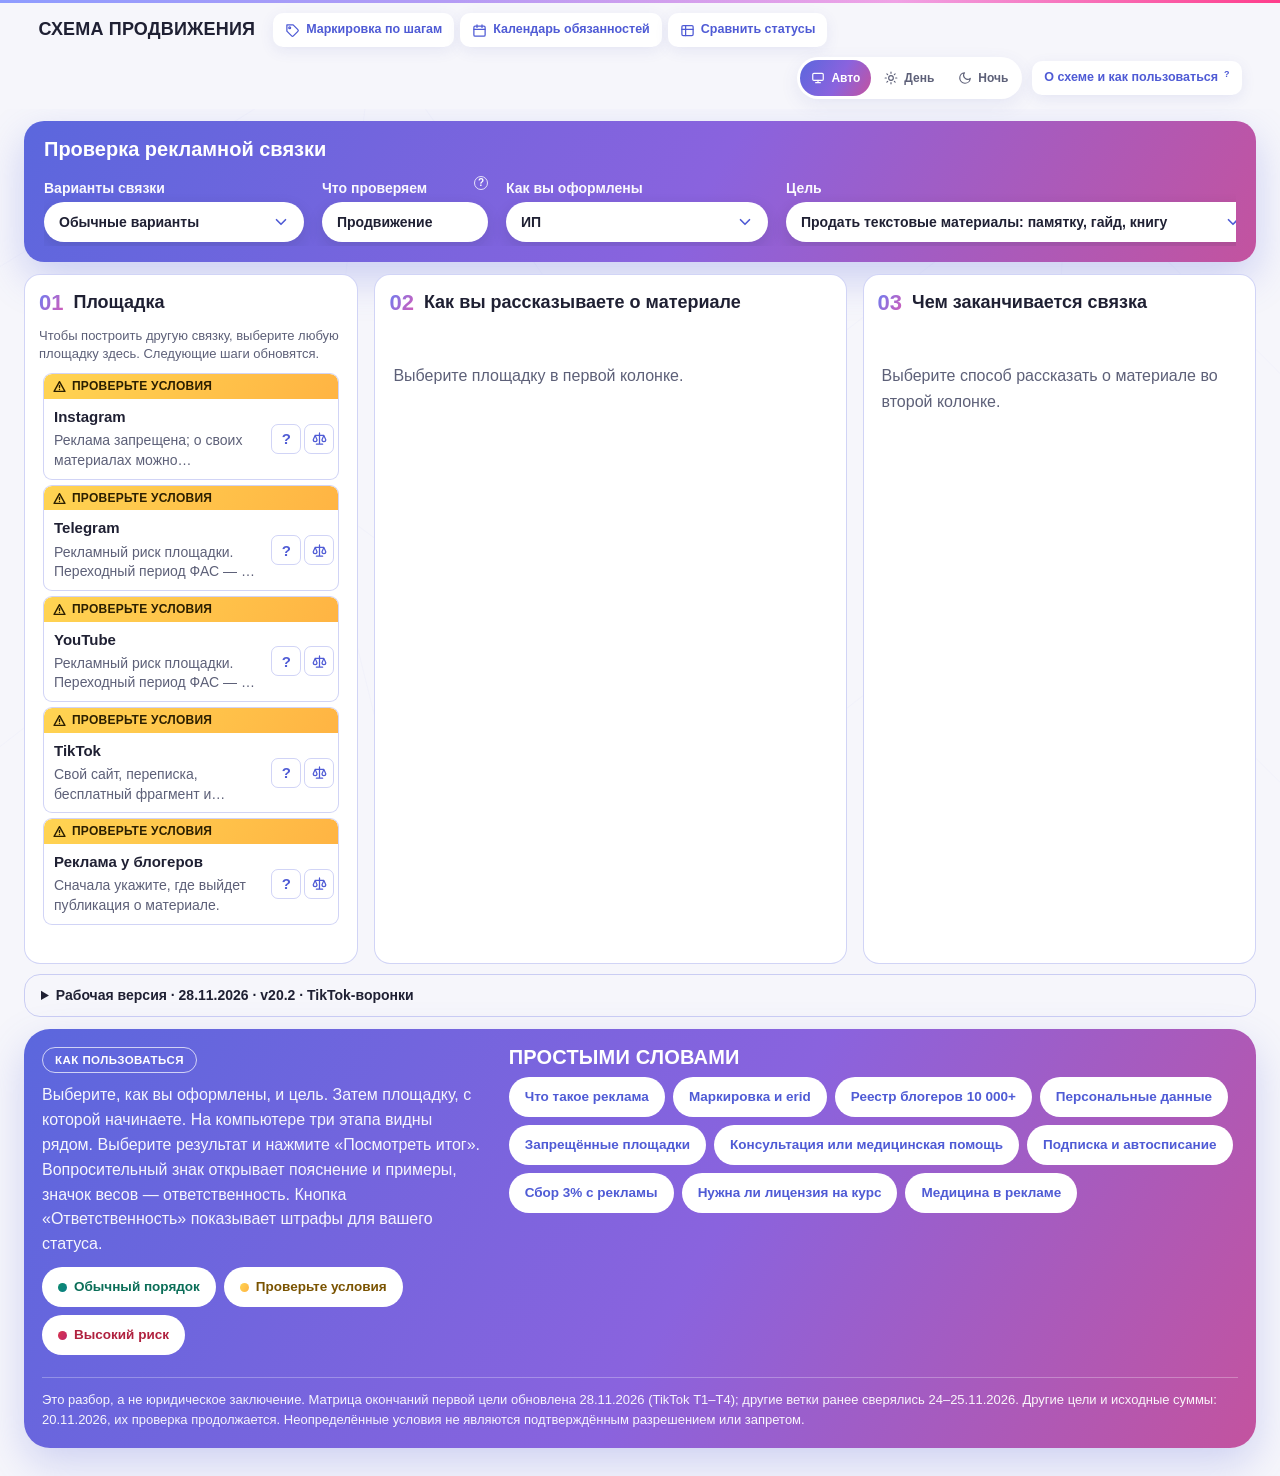
==== site/index.html @ 07f369e0 "site: keep terminal-route actions within current page" ====
<!DOCTYPE html>
<html lang="ru">
<head>
<meta charset="utf-8">
<meta name="viewport" content="width=device-width, initial-scale=1">
<title>Схема продвижения — доработка интерфейса</title>
<style>
/* VOICE: спокойный наставник для эксперта-новичка, без юридического жаргона
   IDEA: маршрутная карта — шаг за шагом от площадки к безопасной продаже
   PICTURE: раскрывающиеся ряды карточек с цветной полосой риска
   COLOUR and TYPE: сиренево-розовый фирменный градиент, изумруд, солнце, малина; Oswald + Manrope
   LAYOUT: узкая строка пути сверху, шаги столбцом, градиентный подвал с пояснениями */
:root{color-scheme:light dark;--bg:light-dark(#F6F6FB,#11121C);--ink:light-dark(#1F2033,#F1F2FA);--muted:light-dark(#5D6078,#AEB1C8);--card:light-dark(#FFFFFF,#1C1D2D);--line:light-dark(rgba(91,103,221,.28),rgba(174,181,255,.30));--pillink:light-dark(#4F5BD5,#B3B9FF);--stroke:light-dark(rgba(91,103,221,.08),rgba(174,181,255,.06));--bar:light-dark(rgba(246,246,251,.94),rgba(17,18,28,.94));--sh:light-dark(rgba(76,86,180,.10),rgba(0,0,0,.45));--soft:light-dark(#EEF0FC,#26283C);
--brand:linear-gradient(120deg,#5B67DD 0%,#8A63DE 55%,#C3539F 100%);--g:linear-gradient(120deg,#0C8A6B 0%,#0B7F86 100%);--y:linear-gradient(120deg,#FFD452 0%,#FFB443 100%);--r:linear-gradient(120deg,#D7344C 0%,#C0266A 100%);--bright:linear-gradient(90deg,#8E9CFF 0%,#B49CF5 35%,#F0A2E5 70%,#FF3D8B 100%)}
:root[data-theme=light]{color-scheme:light}:root[data-theme=dark]{color-scheme:dark}
*{box-sizing:border-box;min-width:0}
body{margin:0;background:var(--bg);color:var(--ink);font:15px/1.55 Arial,system-ui,sans-serif;overflow-x:clip}
button,select{font:inherit}
button:focus-visible,select:focus-visible,a:focus-visible{outline:3px solid #8E9CFF;outline-offset:2px}
.geo{position:fixed;inset:0;width:100%;height:100%;pointer-events:none;z-index:0}
.geo g{stroke:var(--stroke)}
.top{position:sticky;top:0;z-index:5;background:var(--bar);backdrop-filter:blur(8px)}
.top::before{content:"";display:block;height:3px;background:var(--bright)}
.bar{display:flex;flex-wrap:wrap;align-items:center;gap:10px 18px;padding:10px max(3vw,16px)}
.disp{font-family:"Arial Narrow",Arial,sans-serif;text-transform:uppercase;letter-spacing:.01em}
.word{font-size:18px;font-weight:700}
.winbtns{display:flex;flex-wrap:wrap;gap:6px}
.winbtn{display:inline-flex;align-items:center;gap:6px;min-height:34px;padding:0 12px;border-radius:10px;border:0;background:var(--card);box-shadow:0 4px 14px var(--sh);font-size:12.5px;font-weight:700;color:var(--pillink);text-decoration:none;cursor:pointer}
.winbtn svg{flex:none}
.pathbar{display:flex;align-items:center;gap:10px;padding:7px max(3vw,16px) 9px;border-top:1px solid var(--line)}
.pathbar .lbl{flex:none;font-size:11px;font-weight:800;letter-spacing:.06em;text-transform:uppercase;color:var(--muted)}
.crumbs{display:flex;flex-wrap:wrap;align-items:center;gap:2px 0;margin:0;padding:0;list-style:none}
.crumbs li{display:inline-flex;align-items:center}
.crumbs li+li::before{content:"→";margin:0 8px;color:var(--muted);font-weight:700}
.crumb{display:inline-flex;align-items:baseline;gap:5px;min-height:28px;padding:2px 2px;border:0;background:transparent;font-size:13px;font-weight:600;color:var(--pillink);cursor:pointer;text-decoration:underline;text-decoration-color:transparent;text-underline-offset:3px}
.crumb:hover{text-decoration-color:currentColor}
.crumb .n{font-size:11px;font-weight:800;color:var(--muted)}
.crumb[aria-current]{color:var(--ink);font-weight:800;cursor:default;text-decoration:none}
.tools{margin-left:auto;display:flex;align-items:center;gap:10px}
.seg{display:inline-flex;gap:2px;padding:3px;border-radius:999px;background:var(--card);box-shadow:0 6px 18px var(--sh)}
.seg button{display:inline-flex;align-items:center;gap:6px;min-height:36px;min-width:44px;padding:0 11px;border:0;border-radius:999px;background:transparent;font-size:12px;font-weight:700;color:var(--muted);cursor:pointer}
.seg button[aria-pressed=true]{background:var(--brand);color:#fff}
.cta{min-height:38px;padding:0 16px;white-space:nowrap;border:0;border-radius:999px;background:#D81F6E;color:#fff;font-size:13px;font-weight:700;cursor:pointer}
main{position:relative;z-index:1;max-width:1240px;margin:0 auto;padding:18px max(3vw,16px) 0;display:flex;flex-direction:column;gap:28px}
.hero{display:flex;flex-wrap:wrap;gap:18px 28px;align-items:center;padding:22px;border-radius:24px;background:var(--brand);color:#fff;box-shadow:0 16px 40px rgba(91,103,221,.28)}
.hero h1{margin:6px 0 8px;font-size:clamp(30px,4vw,40px);font-weight:700;line-height:1}
.hero p{margin:0 0 8px;max-width:560px;color:rgba(255,255,255,.94)}
.hero .theme-note{padding:10px 14px;border-radius:14px;background:rgba(255,255,255,.16);font-size:14px}
.hero .start-note{margin:0;font-weight:700}
.tag{display:inline-flex;align-items:center;min-height:26px;padding:0 12px;border-radius:999px;border:1px solid rgba(255,255,255,.7);font-size:11.5px;font-weight:700;letter-spacing:.04em;text-transform:uppercase}
.fields{flex:0 1 340px;display:flex;flex-direction:column;gap:10px}
.fields label{display:block;margin-bottom:5px;font-size:12.5px;font-weight:700;color:rgba(255,255,255,.94)}
.sw{position:relative}
.sw select{appearance:none;width:100%;min-height:46px;padding:0 44px 0 16px;border:0;border-radius:999px;background:#fff;color:#1F2033;font-size:16px;font-weight:700;box-shadow:0 6px 16px rgba(31,32,51,.18);cursor:pointer}
.sw svg{position:absolute;right:16px;top:14px;pointer-events:none}
.step{display:flex;flex-direction:column;gap:12px;scroll-margin-top:90px}
.sh{display:flex;align-items:flex-end;gap:12px;flex-wrap:wrap}
.num{font-family:"Arial Narrow",Arial,sans-serif;font-size:36px;font-weight:700;line-height:.9;background:linear-gradient(120deg,#6E7CF0,#D45CB8);-webkit-background-clip:text;background-clip:text;color:transparent}
.sh h2{margin:0;font-family:"Arial Narrow",Arial,sans-serif;font-size:23px;font-weight:600;text-transform:uppercase;line-height:1.05;text-wrap:balance}
.hint{font-size:13px;color:var(--muted)}
.row{display:flex;flex-wrap:wrap;gap:12px}
.opt{display:flex;flex-direction:column;flex:1 1 190px;max-width:236px;border-radius:18px;background:var(--card);box-shadow:0 10px 30px var(--sh);overflow:hidden;transition:transform .15s ease,box-shadow .15s ease}
.opt:hover{transform:translateY(-2px)}
.opt.sel{box-shadow:0 0 0 2px #6C78E8,0 16px 36px rgba(108,120,232,.30)}
.hd{display:flex;align-items:center;gap:6px;padding:7px 12px;font-family:"Arial Narrow",Arial,sans-serif;font-size:12px;font-weight:600;letter-spacing:.07em;text-transform:uppercase}
.g .hd{background:var(--g);color:#fff}.y .hd{background:var(--y);color:#2B1F00}.r .hd{background:var(--r);color:#fff}
.pick{margin-left:auto;padding:1px 7px;border-radius:999px;background:rgba(255,255,255,.92);color:#3B45B8;font-family:Arial,sans-serif;font-size:10.5px;font-weight:800;letter-spacing:0;text-transform:none}
.bd{all:unset;cursor:pointer;display:flex;flex-direction:column;gap:5px;padding:11px 12px 10px;min-height:44px}
.bd:focus-visible{outline:3px solid #8E9CFF;outline-offset:-3px}
.t{font-size:15px;font-weight:800;line-height:1.25}
.d{font-size:13px;line-height:1.45;color:var(--muted)}
.ft{display:flex;gap:6px;flex-wrap:wrap;padding:0 12px 12px;margin-top:auto}
.lnk{display:inline-flex;align-items:center;gap:4px;min-height:32px;padding:0 8px;white-space:nowrap;border-radius:999px;border:1px solid var(--line);background:transparent;font-size:11.5px;font-weight:700;color:var(--pillink);cursor:pointer}
.lnk.guide-button{border:2px solid var(--pillink);font-size:14px;min-height:40px;padding:4px 10px;white-space:normal;text-align:left}
.guide-copy{font-size:16px;line-height:1.6}.guide-pair{display:grid;grid-template-columns:repeat(2,minmax(0,1fr));gap:16px}.guide-example{padding:18px;border:1px solid var(--line);border-radius:16px;background:var(--soft);font-size:16px;overflow-wrap:anywhere}.guide-example h4{margin:0 0 12px;font-size:17px}.guide-example blockquote{margin:0 0 12px;padding-left:12px;border-left:3px solid var(--pillink)}.guide-example p{color:var(--muted)}.guide-note{padding:14px;border-left:4px solid #e8a52c;background:var(--soft);font-size:16px}.guide-sources{font-size:14px}.guide-sources a{color:var(--pillink)}@media(max-width:700px){.guide-pair{grid-template-columns:1fr}}
.big{display:flex;flex-direction:column;gap:10px;flex:1 1 300px;padding:16px 18px;border-radius:20px;color:#fff;box-shadow:0 10px 30px var(--sh)}
.big h3{margin:0;font-family:"Arial Narrow",Arial,sans-serif;font-size:20px;font-weight:600;text-transform:uppercase}
.big h4{margin:4px 0 0;font-size:12px;font-weight:800;letter-spacing:.05em;text-transform:uppercase;opacity:.92}
.big ul{margin:0;padding-left:18px;display:flex;flex-direction:column;gap:5px;font-size:14px;font-weight:500}
.big.yel{color:#2B1F00}
.fine{display:flex;flex-direction:column;gap:2px;font-size:14px}
.fine b{font-weight:800}
.fine small{font-size:12.5px;opacity:.9}
.vf{display:inline-block;margin-left:6px;padding:0 7px;border-radius:999px;background:rgba(255,255,255,.92);color:#8A2A55;font-size:11px;font-weight:800;vertical-align:1px}
.check{display:flex;flex-direction:column;gap:8px;padding:14px 18px;border-radius:18px;background:var(--card);box-shadow:0 10px 30px var(--sh)}
.check h3{margin:0;font-family:"Arial Narrow",Arial,sans-serif;font-size:18px;font-weight:600;text-transform:uppercase}
.check li{break-inside:avoid;margin-bottom:6px}
.check p{margin:0;font-size:13.5px;line-height:1.5;color:var(--muted)}
.check ol{margin:2px 0 0;padding-left:22px;columns:300px 2;column-gap:32px;font-size:14px;font-weight:600;line-height:1.4}
.intro{margin:0 0 12px;max-width:820px;font-size:14px;line-height:1.55;color:var(--muted)}
.big .sub{margin:0;font-size:12.5px;line-height:1.45;opacity:.92}
.white{background:#fff;color:#1F2033}
.wbtn{display:inline-flex;align-items:center;gap:7px;min-height:40px;padding:0 16px;border:0;border-radius:999px;background:#fff;color:#4F5BD5;font-size:13.5px;font-weight:700;cursor:pointer}
.note{padding:18px;border-radius:20px;background:var(--card);box-shadow:0 10px 30px var(--sh)}
footer{position:relative;z-index:1;max-width:1240px;margin:10px auto 28px;padding:0 max(3vw,16px)}
.foot{display:flex;flex-wrap:wrap;gap:22px;padding:24px;border-radius:26px;background:var(--brand);color:#fff;box-shadow:0 16px 40px rgba(91,103,221,.25)}
.foot h2{margin:0 0 10px;font-size:28px;font-weight:700;line-height:1}
.foot p{margin:0;color:rgba(255,255,255,.94)}
.dot{display:inline-block;width:9px;height:9px;border-radius:50%}
.legal{flex:1 1 100%;padding-top:12px;border-top:1px solid rgba(255,255,255,.28);font-size:13px;color:rgba(255,255,255,.92)}
h4.calg{margin:6px 0 0;font-family:"Arial Narrow",Arial,sans-serif;font-size:15px;font-weight:600;letter-spacing:.04em;text-transform:uppercase}
dialog.wide{width:min(1180px,calc(100vw - 24px))}
.cmpwrap{overflow-x:auto;border-radius:16px;border:1px solid var(--line)}
.cmpt{border-collapse:collapse;min-width:900px;font-size:13px}
.cmpt th,.cmpt td{padding:9px 10px;border-bottom:1px solid var(--line);text-align:left;vertical-align:top}
.cmpt thead th{position:sticky;top:0;background:var(--brand);color:#fff;font-family:"Arial Narrow",Arial,sans-serif;font-weight:600;letter-spacing:.03em;text-transform:uppercase;font-size:12.5px}
.cmpt tbody th{min-width:200px;font-weight:700}
.cmpt tbody th .lw{display:block;margin-top:3px;font-weight:500;font-size:11.5px;color:var(--muted)}
.cmpt td.cur,.cmpt th.cur{background:var(--soft)}
.cmpt thead th.cur{background:#D81F6E}
dialog{width:min(620px,calc(100vw - 32px));max-height:calc(100vh - 48px);padding:0;border:0;border-radius:24px;background:var(--card);color:var(--ink);box-shadow:0 24px 60px rgba(31,32,51,.25)}
dialog::backdrop{background:rgba(20,21,34,.45)}
.dlg{display:flex;flex-direction:column;gap:12px;padding:22px}
.dlg.brand{background:var(--brand);color:#fff}
.dh{display:flex;justify-content:space-between;align-items:flex-start;gap:12px}
.dh h3{margin:0;font-size:26px;font-weight:700;line-height:1.05}
.x{flex:none;display:inline-flex;align-items:center;justify-content:center;width:44px;height:44px;border:0;border-radius:999px;background:var(--soft);color:var(--pillink);cursor:pointer}
.brand .x{background:#fff;color:#4F5BD5}
.dlg p{margin:0}
.kv{display:grid;grid-template-columns:minmax(0,1fr);gap:4px;padding:12px 14px;border-radius:16px;background:var(--soft)}
.kv .lw{font-size:12.5px;color:var(--muted)}
.two{display:grid;grid-template-columns:repeat(2,minmax(0,1fr));gap:10px}
.mini{display:flex;flex-direction:column;gap:6px;padding:12px;border-radius:16px;background:#fff;color:#1F2033;font-size:13.5px}
.ml{margin:0;padding-left:18px;display:flex;flex-direction:column;gap:5px}
.lab{align-self:flex-start;padding:2px 9px;border-radius:999px;color:#fff;font-family:"Arial Narrow",Arial,sans-serif;font-size:11px;font-weight:600;letter-spacing:.07em;text-transform:uppercase}
@media(max-width:600px){.opt{flex:1 1 100%;max-width:none}.tools{margin-left:0;width:100%;justify-content:space-between}.two{grid-template-columns:minmax(0,1fr)}.foot{padding:18px}
.top{position:static}.bar{gap:8px;padding:8px 14px}.word{font-size:15px}.pathbar{padding:6px 14px 8px}.crumbs{flex-wrap:nowrap;overflow-x:auto;scrollbar-width:none;min-width:0}.crumbs li{flex:0 0 auto}.crumb{white-space:nowrap}.winbtns{width:100%;flex-wrap:nowrap;overflow-x:auto;scrollbar-width:none}.winbtn{flex:0 0 auto}.seg button{font-size:0;gap:0;padding:0 10px}.seg button svg{width:16px;height:16px}.cta{min-height:36px}.hero{padding:18px}.hero h1{font-size:26px}}
.savebar{display:flex;flex-wrap:wrap;align-items:center;gap:10px;margin-top:14px}
.savemsg{font-size:13px;color:var(--muted)}
#print{display:none}
@media print{body{background:#fff;color:#000;font:12pt/1.45 Manrope,Arial,sans-serif}body>*:not(#print){display:none!important}#print{display:block}#print h1{font-size:18pt;margin:0 0 6pt}#print h2{font-size:13pt;margin:12pt 0 4pt;text-transform:uppercase}#print ul{margin:0;padding-left:18pt}#print .pl{margin-top:14pt;font-size:10pt;color:#444}}
@media(prefers-reduced-motion:reduce){.opt{transition:none}.opt:hover{transform:none}}

[hidden]{display:none!important}
.review-banner{border-left:4px solid #8A63DE}
.review-banner p,.book-settings p{margin:6px 0 0;color:var(--muted);font-size:13px}
.book-settings{display:flex;flex-wrap:wrap;align-items:center;gap:14px 24px}
.book-settings select{display:block;margin-top:6px;min-height:42px;padding:6px 12px;border:1px solid var(--line);border-radius:12px;background:var(--card);color:var(--ink)}
.publication-settings{margin-bottom:18px}.publication-settings label{display:block;font-size:16px;font-weight:700}.publication-settings select{display:block;max-width:100%;min-height:44px;margin-top:8px;font-size:16px}.publication-settings p{margin:10px 0 0;font-size:14px;color:var(--muted)}
.sample-choice{display:flex;align-items:center;gap:10px;font-weight:600}
.sample-choice input{width:20px;height:20px;flex:none;accent-color:#6e5bd8}
.journey h3{margin:0 0 12px;font-size:20px}.journey p{margin:8px 0;color:var(--muted)}
.journey li{margin-bottom:7px}.journey details{border-top:1px solid var(--line);padding:14px 0 0}.journey summary{font-weight:700;cursor:pointer}
.journey-path{display:flex;flex-wrap:wrap;gap:10px;margin:0 0 16px;padding:0;list-style:none;counter-reset:journey}
.journey-path li{display:flex;align-items:center;gap:8px;background:var(--soft);border-radius:12px;padding:10px 12px;font-weight:700;font-size:14px;counter-increment:journey}
.journey-path li::before{content:counter(journey);display:inline-grid;place-items:center;width:24px;height:24px;border-radius:50%;background:#685ad4;color:white;font-size:12px;flex:none}
.journey-nav{display:flex;gap:8px;flex-wrap:wrap;margin-top:14px}.journey-nav button{border:1px solid var(--line);background:var(--card);color:var(--pillink)}.journey-nav button[aria-pressed=true]{background:#685ad4;color:white}
.sale-choices{display:grid;grid-template-columns:repeat(auto-fit,minmax(180px,1fr));gap:12px;margin-top:16px}
.sale-choice{padding:14px;text-align:left;border:1px solid var(--line);border-radius:14px;background:var(--card);color:var(--ink);cursor:pointer;display:flex;flex-direction:column;gap:7px}.sale-choice span{font-size:13px;color:var(--muted)}.sale-choice.chosen{outline:2px solid #8A63DE;outline-offset:1px}
.attention{border-left:4px solid #e8a52c}
@media(max-width:560px){.journey-path{display:grid;grid-template-columns:1fr}.hero h1{line-height:1.1}.sh h2{line-height:1.2}.cta{white-space:normal}.book-settings{align-items:flex-start}}

</style>
<link rel="stylesheet" href="frontend.css">
</head>
<body data-route-mode="ordinary">
<svg class="geo" aria-hidden="true" viewBox="0 0 1440 1400" preserveAspectRatio="xMidYMin slice"><g fill="none" stroke-width="1.2"><polyline points="0,300 420,40 760,520 1200,180 1440,420"/><polyline points="0,840 360,560 820,900 1180,620 1440,880"/><polyline points="0,1300 480,1040 900,1360 1300,1080 1440,1220"/><line x1="420" y1="40" x2="360" y2="560"/><line x1="760" y1="520" x2="820" y2="900"/><line x1="1200" y1="180" x2="1180" y2="620"/><line x1="360" y1="560" x2="480" y2="1040"/><line x1="1180" y1="620" x2="1300" y2="1080"/></g></svg>

<header class="top">
<div class="bar">
<span class="disp word">Схема продвижения</span>
<div class="winbtns" role="group" aria-label="Справочники">
<a class="winbtn" href="markirovka.html"><svg width="15" height="15" viewBox="0 0 24 24" fill="none" stroke="currentColor" stroke-width="2" stroke-linecap="round" stroke-linejoin="round" aria-hidden="true"><path d="M20.6 13.4 13.4 20.6a2 2 0 0 1-2.8 0L3 13V3h10l7.6 7.6a2 2 0 0 1 0 2.8z"/><circle cx="7.5" cy="7.5" r="1.5"/></svg>Маркировка по шагам</a>
<button type="button" class="winbtn" data-tool="calendar"><svg width="15" height="15" viewBox="0 0 24 24" fill="none" stroke="currentColor" stroke-width="2" stroke-linecap="round" stroke-linejoin="round" aria-hidden="true"><rect x="3" y="5" width="18" height="16" rx="2"/><path d="M16 3v4M8 3v4M3 10h18"/></svg>Календарь обязанностей</button>
<button type="button" class="winbtn" data-tool="compare"><svg width="15" height="15" viewBox="0 0 24 24" fill="none" stroke="currentColor" stroke-width="2" stroke-linecap="round" stroke-linejoin="round" aria-hidden="true"><rect x="3" y="4" width="18" height="16" rx="2"/><path d="M3 10h18M9 4v16"/></svg>Сравнить статусы</button>
</div>
<div class="tools">
<div class="seg" role="group" aria-label="Тема оформления">
<button type="button" data-theme-set="auto" aria-pressed="true"><svg width="14" height="14" viewBox="0 0 24 24" fill="none" stroke="currentColor" stroke-width="2" stroke-linecap="round" stroke-linejoin="round" aria-hidden="true"><rect x="3" y="4" width="18" height="12" rx="2"/><path d="M8 20h8M12 16v4"/></svg>Авто</button>
<button type="button" data-theme-set="light" aria-pressed="false"><svg width="14" height="14" viewBox="0 0 24 24" fill="none" stroke="currentColor" stroke-width="2" stroke-linecap="round" stroke-linejoin="round" aria-hidden="true"><circle cx="12" cy="12" r="4"/><path d="M12 2v2M12 20v2M4.9 4.9l1.4 1.4M17.7 17.7l1.4 1.4M2 12h2M20 12h2M4.9 19.1l1.4-1.4M17.7 6.3l1.4-1.4"/></svg>День</button>
<button type="button" data-theme-set="dark" aria-pressed="false"><svg width="14" height="14" viewBox="0 0 24 24" fill="none" stroke="currentColor" stroke-width="2" stroke-linecap="round" stroke-linejoin="round" aria-hidden="true"><path d="M21 12.8A9 9 0 1 1 11.2 3a7 7 0 0 0 9.8 9.8z"/></svg>Ночь</button>
</div>
<button type="button" class="winbtn" data-help="navigation" aria-label="О схеме и как пользоваться" aria-haspopup="dialog">О схеме и как пользоваться <span aria-hidden="true">?</span></button>
</div>
</div>
</header>
<div class="pathbar" hidden aria-hidden="true"><span id="path-context"></span><div id="crumbs"></div></div>
<div class="sr-only" id="route-status" role="status" aria-live="polite"></div>

<main>

<section class="hero" aria-labelledby="h0">
<div class="hero-about">
<h1 id="h0">Проверка рекламной связки</h1>

</div>
<div class="fields">
<div><label for="route-mode">Варианты связки</label><div class="sw"><select id="route-mode" aria-describedby="route-page-note"><option value="ordinary">Обычные варианты</option><option value="risk">Рискованные и запрещённые</option></select><svg width="18" height="18" viewBox="0 0 24 24" fill="none" stroke="#4F5BD5" stroke-width="2.2" stroke-linecap="round" stroke-linejoin="round" aria-hidden="true"><path d="m6 9 6 6 6-6"/></svg></div><span id="route-page-note" hidden></span></div>
<div><div class="label-help"><label for="scope">Что проверяем</label><button type="button" class="help-button" data-help="scope" aria-label="Чем отличаются продвижение и продажа" aria-haspopup="dialog">?</button></div><div class="sw"><select id="scope"><option value="promotion">Продвижение</option><option value="sale">Продажу</option></select></div></div>
<div><label for="form">Как вы оформлены</label><div class="sw"><select id="form"></select><svg width="18" height="18" viewBox="0 0 24 24" fill="none" stroke="#4F5BD5" stroke-width="2.2" stroke-linecap="round" stroke-linejoin="round" aria-hidden="true"><path d="m6 9 6 6 6-6"/></svg></div></div>
<div><label for="goal">Цель</label><div class="sw"><select id="goal"></select><svg width="18" height="18" viewBox="0 0 24 24" fill="none" stroke="#4F5BD5" stroke-width="2.2" stroke-linecap="round" stroke-linejoin="round" aria-hidden="true"><path d="m6 9 6 6 6-6"/></svg></div></div>
<section class="note book-settings" id="book-settings" aria-label="Формат текстового материала"><div><label for="format"><b>Формат материала</b></label><select id="format"><option value="file">Цифровой файл</option><option value="print">Печатные материалы</option></select></div><div class="sample-with-help"><label class="sample-choice"><input type="checkbox" id="sample" aria-label="Предлагать бесплатный фрагмент перед покупкой">Бесплатный фрагмент</label><button type="button" class="help-button" data-help="sample" aria-label="Что означает бесплатный фрагмент" aria-haspopup="dialog">?</button></div></section>
</div>
</section>

<div id="steps"></div>
</main>
<div id="print" aria-hidden="true"></div>

<template id="scope-help"><p><b>Продвижение</b> — как человек узнаёт о предложении и приходит к нему: публикации, реклама, рекомендации и переходы между площадками.</p><p><b>Продажа</b> — что человек видит в месте продажи: страница товара, карточка или предложение в боте. Здесь проверяем рекламный характер, содержание и необходимые сведения.</p><p>Выдача материалов, доставка и оказание услуг относятся к сопровождению онлайн-бизнеса.</p></template>

<template id="sample-help"><p>Это часть материала, с которой человек может ознакомиться до покупки: например, две страницы памятки или одна таблица из гайда.</p><p>Включите флажок, если предлагаете такой фрагмент в выбранной связке. Если сразу предлагаете полную версию, оставьте его выключенным. В маршрутах, где фрагмент уже выбран как способ знакомства, флажок включается автоматически.</p><p>Получение фрагмента и согласие на рекламную рассылку — отдельные действия.</p></template>
<template id="navigation-help"><p>Схема помогает проверить, как вы рассказываете о своём продукте, куда ведёте читателя и какие рекламные требования нужно учесть. Она подходит для материалов, курсов, консультаций и других онлайн-проектов.</p><p>Выберите статус, цель и нужный раздел: «Продвижение» или «Продажу». Для текстовых материалов укажите формат и, при необходимости, бесплатный фрагмент.</p><ol><li><b>Площадка.</b> Выберите, где человек впервые видит материал.</li><li><b>Как вы рассказываете о материале.</b> Выберите конкретный способ: например, ответ на входящий вопрос или публикацию со ссылкой.</li><li><b>Чем заканчивается связка.</b> Выберите место, куда приходит читатель. Кнопка «Посмотреть итог» открывает разбор собранного маршрута.</li></ol><p>На ПК три этапа расположены рядом. Чтобы собрать другой маршрут, выберите площадку в первой колонке: следующие шаги обновятся, а настройки сохранятся.</p><p>Выберите «Обычные варианты» или «Рискованные и запрещённые» в меню «Варианты связки». Разделы переключаются в этой же вкладке. Выбор в каждом разделе сохраняется отдельно: при возвращении вы продолжите с прежнего этапа.</p><p>Цветная полоса показывает оценку риска, а фиолетовая рамка с галочкой — выбранную карточку. Кнопка «?» у карточки открывает пояснение с примерами, «Ответственность» — отдельный разбор ответственности.</p><p>Условия конкретной публикации нужно проверить даже для обычных вариантов. Примеры о здоровье требуют отдельной проверки объекта рекламы: книга, услуга, лекарство или БАД. Оформление и выполнение заказа относятся к сопровождению онлайн-бизнеса.</p></template>

<footer>
<details class="version-note"><summary>Рабочая версия · 28.11.2026 · v20.2 · TikTok-воронки</summary><p>Сохранён интерфейс сайта v20, включая переключение разделов в той же вкладке и выбранные этапы. Проверено распределение вариантов по десяти целям; собственные сведения в Instagram отделены от запрещённой рекламы. Дополнительно пересмотрена цель консультаций; для текстовых материалов добавлены отдельные TikTok-маршруты Т1–Т4. Полный правовой аудит остальных целей продолжается. Цвет карточки не является юридическим заключением.</p><p><a href="TASKS.md">Задачи и нерешённые вопросы</a> · <a href="LEGAL_REVIEW_2026-11-24.md">Результаты дополнительной сверки</a></p></details>
<div class="foot">
<div style="flex:1 1 340px;display:flex;flex-direction:column;gap:10px">
<span class="tag" style="align-self:flex-start">Как пользоваться</span>
<p>Выберите, как вы оформлены, и цель. Затем площадку, с которой начинаете. На компьютере три этапа видны рядом. Выберите результат и нажмите «Посмотреть итог». Вопросительный знак открывает пояснение и примеры, значок весов — ответственность. Кнопка «Ответственность» показывает штрафы для вашего статуса.</p>
<div style="display:flex;flex-wrap:wrap;gap:8px" role="list" aria-label="Обозначения риска">
<span role="listitem" class="wbtn" style="color:#0B6E58;cursor:default"><span class="dot" style="background:var(--g)" aria-hidden="true"></span>Обычный порядок</span>
<span role="listitem" class="wbtn" style="color:#7A5300;cursor:default"><span class="dot" style="background:var(--y)" aria-hidden="true"></span>Проверьте условия</span>
<span role="listitem" class="wbtn" style="color:#B0213F;cursor:default"><span class="dot" style="background:var(--r)" aria-hidden="true"></span>Высокий риск</span>
</div>
</div>
<nav aria-label="Пояснения простыми словами" style="flex:2 1 520px">
<h2 class="disp">Простыми словами</h2>
<div id="explain" style="display:flex;flex-wrap:wrap;gap:8px"></div>
</nav>
<p class="legal" id="legal">Это разбор, а не юридическое заключение. Спорные случаи проверьте у юриста по рекламному праву.</p>
</div>
</footer>

<dialog id="dlg" aria-labelledby="dlg-t"></dialog>

<script src="data.js"></script>
<script src="instagram-legal.js"></script>
<script src="consult-legal.js"></script>
<script src="route-matrix.js"></script>
<script src="book-ui.js"></script>
<script src="card-help.js"></script>
<script src="goal1-copy.js"></script>
<script src="frontend-motion.js"></script>
<script src="desktop-board.js"></script>
<script src="settings-layout.js"></script>
<script>
{
const D = window.SCHEMA;
const $ = (s) => document.querySelector(s);
const esc = (s) => String(s).replace(/[&<>"]/g, (c) => ({ '&': '&amp;', '<': '&lt;', '>': '&gt;', '"': '&quot;' }[c]));
const RL = { g: 'Обычный порядок', y: 'Проверьте условия', r: 'Запрет / высокий риск' };
const IC = {
  g: '<circle cx="12" cy="12" r="10"/><path d="m8 12 3 3 5-6"/>',
  y: '<path d="M12 3 2 21h20L12 3z"/><path d="M12 10v4"/><path d="M12 17.5h.01"/>',
  r: '<circle cx="12" cy="12" r="10"/><path d="m15 9-6 6M9 9l6 6"/>'
};
const ico = (k) => '<svg width="13" height="13" viewBox="0 0 24 24" fill="none" stroke="currentColor" stroke-width="2.6" stroke-linecap="round" stroke-linejoin="round" aria-hidden="true">' + IC[k] + '</svg>';
const scale = '<svg width="13" height="13" viewBox="0 0 24 24" fill="none" stroke="currentColor" stroke-width="2" stroke-linecap="round" stroke-linejoin="round" aria-hidden="true"><path d="M12 3v18M7 21h10M5 7h14M5 7l-3 7a3 3 0 0 0 6 0L5 7zm14 0-3 7a3 3 0 0 0 6 0l-3-7z"/></svg>';
const closeIc = '<svg width="18" height="18" viewBox="0 0 24 24" fill="none" stroke="currentColor" stroke-width="2" stroke-linecap="round" aria-hidden="true"><path d="M6 6l12 12M18 6 6 18"/></svg>';
const store = {
  get(k, d) { try { const v = localStorage.getItem(k); return v ? JSON.parse(v) : d; } catch (e) { return d; } },
  set(k, v) { try { localStorage.setItem(k, JSON.stringify(v)); } catch (e) {} }
};
const reduce = window.matchMedia && window.matchMedia('(prefers-reduced-motion: reduce)').matches;
const motion = window.FrontendMotion.create({host:$('#steps'), bar:$('.pathbar'), reduce});

let routeMode = document.body.dataset.routeMode;
let stateKey = 'skhema-state-' + routeMode;
$('#route-mode').value = routeMode;
$('#route-page-note').textContent = routeMode === 'risk' ? 'Ограничения площадок и действия с высоким риском' : 'Условия конкретной публикации всё равно нужно проверить';
let S = Object.assign({ form: 'ip', goal: 'book', path: [], scope: 'promotion', format: 'file', sample: false, salePlace: 'site', publisher:'' }, store.get(stateKey, store.get('skhema-state', {})));
if (!store.get(stateKey, null)) Object.assign(S, store.get('skhema-settings', {}));
if (!store.get(stateKey, null)) S.scope = 'promotion';
if(typeof S.saleChosen !== 'boolean') S.saleChosen=false;
if (!D.forms.some((f) => f.id === S.form)) S.form = 'ip';
if (!D.goals.some((g) => g.id === S.goal)) S.goal = 'book';
if (!Array.isArray(S.path)) S.path = [];
if (S.scope === 'delivery') S.scope = 'sale';
if (!['promotion','sale'].includes(S.scope)) S.scope = 'promotion';
if (!['file','print'].includes(S.format)) S.format = 'file';
S.sample = S.sample === true;
if (!['site','vkshop','market','donut','tgbot'].includes(S.salePlace)) S.salePlace = 'site';
if (!(D.bookPublishers || []).some(p => p.id === S.publisher)) S.publisher = '';
const bookUI = window.BookUI.create({ D, S, esc, curForm, saveBar });

const place = (k, id) => Object.assign({ id: id || k }, S.goal === 'book' && D.bookPlaces[k] ? D.bookPlaces[k] : D.places[k]);
const routePlace = (n, k) => {
  const p = place(k);
  if (S.goal !== 'book') return p;
  if (n.republish) return Object.assign(p, { name: k === 'vk' ? (n.id === 'tt-move' ? 'VK Клипы' : 'VK Видео') : k === 'rutube' ? 'Rutube' : p.name, short: 'Здесь публикуется копия ролика.', details: n.details });
  if (n.transfer) return Object.assign(p, { short: 'Переход в другой канал. Покупка проверяется отдельно.', details: n.details });
  p.materialFormat = S.format;
  p.routeResult = k === 'none' ? 'none' : ['vk','tg'].includes(k) && !n.republish ? 'information' : n.republish ? 'copy' : 'offer';
  const condition = n.routeConditions?.[k];
  if (condition) { p.details += ' ' + condition; p.short = condition; }
  const q = bookUI.verification(p, n);
  if (q) return Object.assign(p, { risk: 'y', short: q.title, details: q.text });
  if (n.id === 'tg-bot' && k === 'site') return Object.assign(p, { short: 'Бот даёт ссылку на предложение материала на сайте.' });
  return p;
};
const resolve = (n) => (n.place ? place(n.place, n.id) : n);
const level1 = () => window.DesktopBoard?.platforms((D.start[S.goal] || []).map(resolve), document.body.dataset.routeMode, S.goal) || (D.start[S.goal] || []).map(resolve);
const childrenOf = (n) => {
  if (S.goal === 'book' && n.dest && (n.uncommitted || bookUI.publicationIssue(level1().find(a => a.id === S.path[0]), n))) return null;
  return n.children ? n.children : n.dest ? n.dest.map((k) => routePlace(n, k)) : null;
};

function chain() {
  const out = [];
  let list = level1();
  for (const id of S.path) {
    const n = list.find((x) => x.id === id);
    if (!n) break;
    out.push(n);
    list = childrenOf(n) || [];
  }
  return out;
}

function card(n, level, selected) {
  const sel = selected === n.id;
  return '<div class="opt ' + n.risk + (sel ? ' sel' : '') + '"' + (level===0?' data-brand="'+esc(n.id)+'"':'') + '>' +
    (sel ? '<div class="selection-label">✓ Шаг ' + (level + 1) + ' · Ваш выбор</div>' : '') +
    '<div class="hd">' + ico(n.risk) + (n.scenarioOnly ? (['vk','direct','rutube','site'].includes(n.id) ? 'Площадка разрешена · риск отдельного объявления' : 'Риск отдельных действий') : RL[n.risk]) + '</div>' +
    '<button class="bd" type="button" data-pick="' + level + '" data-id="' + esc(n.id) + '" aria-pressed="' + sel + '"><span class="t">' + esc(n.name) + (n.risk!=='g' ? '<span class="platform-risk '+n.risk+'">'+(n.risk==='r'?'Высокий риск':'Есть условия')+'</span>' : '') + '</span><span class="d">' + esc(n.short) + '</span></button>' +
    '<div class="ft"><button class="lnk" type="button" title="Подробнее: ' + esc(n.name) + '" data-more="' + level + '" data-id="' + esc(n.id) + '" aria-haspopup="dialog" aria-controls="dlg">Подробнее</button>' +
    '<button class="lnk" type="button" title="Ответственность: ' + esc(n.name) + '" data-fines="' + level + '" data-id="' + esc(n.id) + '">' + scale + 'Ответственность</button></div></div>';
}

function cardDetails(n) {
  const g=n.guide, h=n.instagramInfo && g ? Object.assign({editorial:true},g) : window.CardHelp.get(n);
  const paragraphs=(h.editorial ? [h.explanation] : [h.explanation,n.details]).filter((x,i,a)=>x&&a.indexOf(x)===i);
  let html='<div class="guide-copy"><h4>Что означает этот вариант</h4>'+paragraphs.map(x=>'<p>'+esc(x)+'</p>').join('');
  if(h.examples?.length) html+='<div class="guide-pair">'+h.examples.map(x=>'<section class="guide-example"><h4>'+esc(x.label)+'</h4><blockquote>'+esc(x.text)+'</blockquote><p><b>Что проверить:</b> '+esc(x.why)+'</p></section>').join('')+'</div>';
  const yes=n.here?.can||n.can, no=n.here?.cannot||n.cannot||n.why;
  if(yes?.length)html+='<h4>Что сделать</h4>'+list(yes);
  if(no?.length)html+='<h4>Чего избегать</h4>'+list(no);
  if(n.check?.length)html+='<h4>Проверка перед размещением</h4>'+list(n.check.map(c=>c.text));
  if(n.safer)html+='<h4>Другой вариант</h4><p>'+esc(n.safer)+'</p>';
  if(g?.note)html+='<p class="guide-note">'+esc(g.note)+'</p>';
  else if(h.examples?.length)html+='<p class="guide-note">Примеры показывают различие действий. Они не заменяют проверку всей публикации, площадки и условий размещения.</p>';
  if(h.editorial && n.details && n.details!==h.explanation) html+='<details><summary>Правовые условия этого варианта</summary><p>'+esc(n.details)+'</p></details>';
  if(g?.sources?.length)html+='<p class="guide-sources">Источники исходной карточки · сверка '+esc(g.checked)+': '+g.sources.map(x=>'<a href="'+esc(x.url)+'" target="_blank" rel="noopener noreferrer">'+esc(x.name)+'</a>').join(' · ')+'</p>';
  return html+'</div>';
}

function cardLiability(n) {
  const rows = (n.fines || []).map(k => {
    const f = D.fines[k];
    return f ? '<div class="kv"><b>' + esc(f.title) + '</b><span>' + esc(fv(f)) + (f.verify ? ' <span class="vf" style="background:var(--soft)">сверить</span>' : '') + '</span><span class="lw">' + esc(f.law) + (f.note ? ' · ' + esc(f.note) : '') + '</span></div>' : '';
  }).join('');
  if (rows) return rows;
  return '<div class="guide-copy"><p><b>Для этой карточки суммы штрафов автоматически не назначаются.</b></p><p>Это информационный сценарий: сначала нужно оценить конкретную публикацию. Пустой список штрафов не означает, что любое упоминание автора или материала разрешено.</p><p>Если содержание или оформление превращает материал в рекламу, потребуется отдельная оценка площадки и нарушения. Ответственность нельзя определить только по названию «' + esc(n.name) + '».</p>' + (n.id === 'author' ? '<p>В «Подробнее» показаны два учебных примера: представление автора и предложение купить книгу. Сравните с ними свой материал.</p>' : '') + '</div>';
}

function step(num, title, hint, body) {
  const selected = S.scope === 'promotion' ? chain()[num - 1] : null;
  return '<section class="step' + (selected ? ' has-selection' : '') + '" id="step-' + num + '" aria-labelledby="st-' + num + '"><div class="sh"><span class="num" aria-hidden="true">0' + num + '</span><h2 id="st-' + num + '" tabindex="-1">' + esc(title) + '</h2>' + (hint ? '<span class="hint">' + esc(hint) + '</span>' : '') + '</div>' + (num === 1 ? '<p class="restart-hint">Чтобы построить другую связку, выберите любую площадку здесь. Следующие шаги обновятся.</p>' : '') + body + '</section>';
}

/* Сумма штрафа для выбранной формы: своя строка у штрафа или колонка col этой формы */
function curForm() { return D.forms.find((f) => f.id === S.form) || D.forms[0]; }
function fv(f) { return f[S.form] != null ? f[S.form] : f[curForm().col]; }
function formNote() { const n = curForm().note; return n ? '<div class="fine"><span><b>Ваш статус:</b> ' + esc(n) + '</span></div>' : ''; }

function fineRows(keys) {
  const seen = [...new Set(keys)];
  return seen.map((k) => {
    const f = D.fines[k];
    if (!f) return '';
    return '<div class="fine"><span><b>' + esc(f.title) + ':</b> ' + esc(fv(f)) + (f.verify ? '<span class="vf">сверить</span>' : '') + '</span><small>' + esc(f.law) + '</small></div>';
  }).join('');
}

function list(items) { return '<ul>' + items.map((x) => '<li>' + esc(x) + '</li>').join('') + '</ul>'; }

function checkList(p) {
  const checks = (p.check || []).filter((c) => !c.forms || c.forms.some((x) => curForm().tags.includes(x)));
  if (!checks.length) return '';
  return '<div class="check"><h3>Подготовить до старта</h3>' +
    '<p>' + (S.goal === 'book' ? 'Что проверить в рекламном предложении на площадке «' + esc(p.name) + '» до размещения.' : 'Что сделать до первой публикации или первой оплаты, если продаёте через «' + esc(p.name) + '»: документы, регистрации, настройки и даты, которые нельзя пропустить.') + '</p>' +
    '<ol>' + checks.map((c) => '<li>' + esc(c.text) + '</li>').join('') + '</ol></div>';
}

/* Итог пути. link — способ из шага 2, from — площадка шага 1, p — место шага 3 (или площадка шага 1, если пути дальше нет) */
function finalPanel(link, p, from) {
  const platform = S.goal === 'book' ? level1().find(n => n.id === S.path[0]) : null;
  const publication = S.goal === 'book' ? bookUI.publicationInfo(platform, link) : null;
  if (publication && !publication.needsCheck) from = publication.name;
  const publicationWarning = S.goal === 'book' ? bookUI.publicationNotice(platform, link) : '';
  const warning = publicationWarning || (platform && ['instagram','telegram','youtube','tiktok'].includes(platform.id) ? '<div class="note attention"><b>Условия исходной площадки: ' + esc(platform.name) + '</b><p>' + esc(platform.details) + '</p></div>' : '');
  if (S.goal === 'book' && bookUI.nonPurchase(link, p)) return warning + '<section class="note"><h3>Что проверить в выбранном действии</h3>' + list(link.here.can) + '<h4>Чего избегать</h4>' + list(link.here.cannot) + '</section>' + bookUI.outcome(link, p);
  if (S.goal === 'book' && bookUI.incompatible(p)) return warning + bookUI.outcome(link, p);
  if (S.goal === 'book' && bookUI.verification(p, link)) {
    const actions = link ? '<section class="note"><h3>Что проверить в выбранном способе</h3>' + list(link.here.can) + '<h4>Что нельзя делать</h4>' + list(link.here.cannot) + '</section>' : '';
    const liability = link?.fines?.length ? '<section class="note"><h3>Ответственность при наличии рекламы и соответствующего нарушения</h3><p>Условие места предложения ещё не подтверждено. Составы ниже применяются только к фактическому рекламному материалу при установленном нарушении.</p>' + formNote() + fineRows(link.fines) + '</section>' : '';
    return warning + actions + bookUI.outcome(link, p) + liability;
  }
  const audienceOnly = S.goal === 'book' && link && (link.transfer || link.republish);
  const who = D.formWho[S.form];
  const h1 = link ? '<h4>01–02 · ' + esc(from) + ': ' + esc(link.name) + '</h4>' : '';
  const h3 = link ? '<h4>03 · ' + esc(p.name) + '</h4>' : '';
  const can = (link ? h1 + list(link.here.can) + (audienceOnly ? '' : h3) : '') + (audienceOnly ? '' : list(p.can));
  const cannot = (link ? h1 + list(link.here.cannot) + (audienceOnly ? '' : h3) : '') + (audienceOnly ? '' : list(p.cannot));
  const fines = (link ? link.fines : []).concat(audienceOnly ? [] : p.fines || []);
  const intro = audienceOnly ? 'Здесь проверяется выбранное действие и его результат. Для покупки материала отдельно выберите раздел «Продажа» и фактическое место заказа.' : link
    ? 'Здесь собраны правила для всего пути, который вы выбрали выше: сначала для площадки «' + from + '» и способа «' + link.name + '», затем для места «' + p.name + '». В карточке «Ответственность» — что грозит, если нарушить правила из карточки «Нельзя».'
    : 'Правила для продаж на площадке «' + p.name + '» и что грозит, если нарушить правила из карточки «Нельзя».';
  return warning + '<p class="intro">' + esc(intro) + '</p><div class="row" style="align-items:stretch">' +
    '<div class="big" style="background:var(--g)"><h3>Можно</h3>' + can + '</div>' +
    '<div class="big" style="background:var(--r)"><h3>Нельзя</h3>' + cannot + '</div>' +
    '<div class="big" style="background:var(--brand)"><h3>Ответственность ' + esc(who) + '</h3><p class="sub">Штрафы по КоАП для статуса «' + esc(curForm().name) + '». Сменить статус можно в поле «Как вы оформлены».</p>' + (S.goal === 'book' ? '<p class="sub">Рекламные составы ниже применяются, если конкретный материал признан рекламой и установлено соответствующее нарушение.' + (audienceOnly ? ' Публикация копии или перенос аудитории сами по себе не означают нарушения.' : '') + '</p>' : '') + formNote() + (fines.length ? fineRows(fines) : '<p class="sub">Для этого информационного сценария суммы автоматически не назначаются. Обязанности и последствия зависят от фактических действий.</p>') + '</div></div>' +
    (audienceOnly ? '' : checkList(p)) + (S.goal === 'book' ? bookUI.outcome(link, p) + (platform?.id === 'instagram' ? '<p class="intro">Если исходное сообщение признано рекламой, его нельзя размещать в Instagram: маркировка запрет не отменяет.</p>' : '<p><a class="winbtn" href="markirovka.html#publish-example">Пример рекламного поста и маркировки</a></p>') : '');
}

function redPanel(link, siblings) {
  const target = (siblings || []).find(x => x.id === (link.saferGoto || 'author'));
  const change = target ? '<p class="sub">Кнопка заменит ваш выбор на шаге 2. Затем вы сможете посмотреть условия этого способа.</p><button type="button" class="wbtn" data-goto="' + esc(target.id) + '">Выбрать «' + esc(target.name) + '»</button>' : '<button type="button" class="wbtn" data-set-route-mode="ordinary">Открыть обычные варианты</button>';
  return '<div class="row" style="align-items:stretch">' +
    '<div class="big" style="background:var(--r)"><h3>' + (link.review ? 'Что нужно проверить' : 'Почему нельзя') + '</h3>' + list(link.why) + '<div class="risk-entry"><button type="button" class="wbtn" data-risk-options>' + (routeMode==='risk'?'Другие рискованные варианты':'Хочу рискнуть') + '</button><p class="sub">Показать рискованные варианты и их последствия.</p></div></div>' +
    '<div class="big" style="background:var(--g)"><h3>Как сделать безопаснее</h3><p>' + esc(link.safer) + '</p>' + change + '</div>' +
    '<div class="big" style="background:var(--brand)"><h3>Ответственность ' + esc(D.formWho[S.form]) + '</h3><p class="sub">Штрафы по КоАП для статуса «' + esc(curForm().name) + '». Сменить статус можно в поле «Как вы оформлены».</p>' + formNote() + fineRows(link.fines) + '</div></div>';
}

function changeRouteMode(next) {
  if (!['ordinary','risk'].includes(next) || next === routeMode) return;
  // Оба режима работают в текущем документе. Состояние каждого сохраняется
  // отдельно; BookUI держит ссылку на S, поэтому объект не заменяем.
  motion.cancelScroll();
  store.set(stateKey, S);
  const nextKey = 'skhema-state-' + next;
  const previous = store.get(nextKey, null);
  const restored = previous && typeof previous === 'object' && !Array.isArray(previous)
    ? previous
    : Object.assign({}, S, {path: Array.isArray(S.path) ? S.path.slice(0, 1) : []});
  for (const key of Object.keys(S)) delete S[key];
  Object.assign(S, restored);
  if (!Array.isArray(S.path)) S.path = [];
  routeMode = next;
  stateKey = nextKey;
  document.body.dataset.routeMode = next;
  $('#route-mode').value = next;
  if (dlg.open) dlg.close();
  render();
  $('#route-status').textContent = next === 'risk'
    ? 'Открыты рискованные и запрещённые варианты. Прежний выбор обычных вариантов сохранён.'
    : 'Открыты обычные варианты. Прежний выбор рискованных вариантов сохранён.';
}
function openRiskOptions() {
  if (dlg.open) dlg.close();
  if (routeMode === 'risk') returnToChoice(2);
  else changeRouteMode('risk');
}

function syncRouteLayout() {
  if(S.scope !== 'promotion') motion.sync(S.goal + '|' + S.scope);
}

function render() {
  const goal = D.goals.find((g) => g.id === S.goal);
  if (S.goal !== 'book') S.scope = 'promotion';
  $('#scope').value = S.scope;
  $('#route-mode').value = routeMode;
  $('#form').value = S.form;
  $('#goal').value = S.goal;
  [...$('#scope').options].forEach(o => o.disabled = S.goal !== 'book' && o.value !== 'promotion');
  $('#book-settings').hidden = S.goal !== 'book';
  $('#format').value = S.format;
  const routeSample = S.scope === 'promotion' && !!chain()[1]?.sample;
  $('#sample').checked = S.sample || routeSample;
  $('#sample').disabled = routeSample;
  const form = D.forms.find((f) => f.id === S.form);
  const c = chain();
  S.path = c.map((n) => n.id);
  store.set(stateKey, S);
  store.set('skhema-settings', {form:S.form,goal:S.goal,format:S.format,sample:S.sample});

  $('#path-context').textContent = form.name + ' · ' + (goal.short || goal.name);
  const labels = ['Площадка', 'Способ', 'Результат'];
  let crumbs = c.map((n, i) => '<li><button type="button" class="crumb" data-step-nav="' + (i + 1) + '"' + (i === c.length - 1 ? ' aria-current="step"' : '') + '><span class="crumb-index">' + (i + 1) + '</span><span><small>' + labels[i] + '</small><b>' + esc(n.name) + '</b></span></button></li>');
  if (!c.length) crumbs = ['<li><button type="button" class="crumb empty" data-step-nav="1">Выберите площадку на шаге 1</button></li>'];
  if (S.goal === 'book' && S.scope !== 'promotion') {
    const orderName = S.saleChosen===false ? 'Выберите место предложения' : S.salePlace === 'tgbot' ? 'Telegram-бот' : (D.bookPlaces[S.salePlace]?.name || S.salePlace);
    crumbs = ['<li><button type="button" class="crumb" data-step-nav="0" aria-current="step"><span><small>Продажа · ' + (S.format === 'print' ? 'печатные материалы' : S.salePlace === 'donut' ? 'подписка' : 'цифровой файл') + '</small><b>' + esc(orderName) + '</b></span></button></li>'];
  }
  $('#crumbs').innerHTML = crumbs.join('');

  let html = '';
  if (S.goal === 'book' && S.scope !== 'promotion') {
    html = bookUI.renderStage();
  } else if (!goal.ready) {
    html = step(1, 'Где вы начинаете', '', '<div class="note"><p style="margin:0 0 12px">Схема для цели «' + esc(goal.name) + '» пока наполняется. Готовые ветки: ' + D.goals.filter((g) => g.ready).map((g) => '«' + esc(g.name) + '»').join(', ') + '.</p><button type="button" class="cta" data-goal="book">Открыть ветку «Продать текстовые материалы»</button></div>');
  } else {
    html += step(1, goal.startTitle || 'Где вы начинаете', goal.startHint || 'цвет полосы — риск рекламы на площадке', '<div class="row">' + level1().map((n) => card(n, 0, S.path[0])).join('') + '</div>');
    const [a, b, d] = c;
    if (a && a.children) {
      html += step(2, a.nextTitle, '', (S.goal === 'book' ? bookUI.publicationChoice(a) : '') + '<div class="row">' + a.children.map((n) => card(n, 1, S.path[1])).join('') + '</div>');
      const publicationIssue = S.goal === 'book' ? bookUI.publicationIssue(a, b) : null;
      if (S.goal === 'book' && b?.uncommitted) {
        html += step(3, 'Итог подарка без условий', '', bookUI.giftOutcome(b) + saveBar());
      } else if (publicationIssue) {
        html += step(3, publicationIssue.title, '', bookUI.publicationNotice(a, b) + saveBar());
      } else if (b && b.dest) {
        const destinationHint = S.goal === 'book' ? (b.republish ? 'где публикуете копию' : b.transfer ? 'куда переводите аудиторию' : b.id === 'tg-bot' ? 'где размещено предложение' : 'какой результат нужен: информация, переход или предложение') : goal.destHint || 'где продаёте';
        html += step(3, 'Куда ведёт «' + b.name + '»', destinationHint, '<div class="row">' + b.dest.map((k) => card(routePlace(b, k), 2, S.path[2])).join('') + '</div>');
        if (d) html += step(4, 'Итог: ' + (S.goal === 'book' ? bookUI.publicationInfo(a, b)?.name || a.name : a.name) + ' → ' + d.name, '', finalPanel(b, d, a.name) + saveBar());
      } else if (b) {
        html += step(3, b.review ? 'Требуется отдельная проверка' : 'Почему так нельзя', '', (S.goal === 'book' ? bookUI.publicationNotice(a, b) : '') + redPanel(b, a.children) + saveBar());
      }
    } else if (a) {
      html += step(2, a.name + ': если продаёте здесь', '', finalPanel(null, a) + saveBar());
    }
  }
  $('#steps').innerHTML = html;
  document.body.dataset.routeScope = S.scope;
  window.SettingsLayout.fit();
  $('#route-page-note').textContent=S.scope==='sale'?'Сейчас: проверка предложения в месте продажи':routeMode==='risk'?'Ограничения площадок и действия с высоким риском':'Условия конкретной публикации всё равно нужно проверить';
  if(S.scope === 'promotion') window.DesktopBoard.decorate($('#steps'),{goal:S.goal,platform:S.path[0]});
  requestAnimationFrame(syncRouteLayout);
  $('#legal').textContent = 'Это разбор, а не юридическое заключение. Матрица окончаний первой цели обновлена 28.11.2026 (TikTok Т1–Т4); другие ветки ранее сверялись 24–25.11.2026. Другие цели и исходные суммы: ' + D.checked + ', их проверка продолжается. Неопределённые условия не являются подтверждённым разрешением или запретом.';
}

/* Итог для печати, PDF или текстового файла */
function saveBar() {
  return '<div class="savebar"><button type="button" class="cta" data-save="print">Сохранить итог: печать или PDF</button><button type="button" class="wbtn" data-save="file">Скачать итог файлом</button><span class="savemsg" role="status"></span></div>';
}

function summaryParts() {
  if (S.goal === 'book' && S.scope !== 'promotion') return bookUI.summary();
  const goal = D.goals.find((g) => g.id === S.goal);
  const [a, b, d] = chain();
  const F = (keys) => [...new Set(keys)].map((k) => D.fines[k]).filter(Boolean).map((f) => f.title + ': ' + fv(f) + ' (' + f.law + ')' + (f.verify ? ' — сверить' : ''));
  const publication = S.goal === 'book' ? bookUI.publicationInfo(a, b) : null;
  const out = { title: goal.name + ' · ' + curForm().name, path: [a, b, d].filter(Boolean).map((n, i) => n.name + (i === 0 && publication ? ' (' + publication.name + ')' : '')).join(' → '), blocks: [] };
  if (curForm().note) out.blocks.push(['Ваш статус', [curForm().note]]);
  const publicationIssue = S.goal === 'book' ? bookUI.publicationIssue(a, b) : null;
  if (S.goal === 'book' && (b?.uncommitted || publicationIssue || (b?.dest && !d))) {
    out.blocks.push(['Действия выбранного маршрута', b.here?.can || []], ['Ограничения', b.here?.cannot || []]);
  } else if (b && b.why) {
    out.blocks.push([b.review ? 'Что нужно проверить' : 'Почему нельзя', b.why], ['Как сделать безопаснее', [b.safer]], ['Ответственность', F(b.fines || [])]);
  } else if (S.goal === 'book' && b && d && (b.transfer || b.republish || bookUI.nonPurchase(b, d) || bookUI.incompatible(d) || bookUI.verification(d, b))) {
    out.blocks.push(['Действия выбранного маршрута', b.here.can], ['Ограничения', b.here.cannot], ['Ответственность при наличии рекламы и соответствующего нарушения', F(b.fines || [])]);
  } else {
    const link = d ? b : null, p = d || a;
    out.blocks.push(['Можно', (link ? link.here.can : []).concat(p.can || [])], ['Нельзя', (link ? link.here.cannot : []).concat(p.cannot || [])],
      [S.goal === 'book' ? 'Ответственность при наличии рекламы и соответствующего нарушения' : 'Ответственность', F((link ? link.fines : []).concat(p.fines || []))],
      ['Подготовить до старта', (p.check || []).filter((c) => !c.forms || c.forms.some((x) => curForm().tags.includes(x))).map((c) => c.text)]);
  }
  if (S.goal === 'book') out.blocks = out.blocks.concat(bookUI.summaryBlocks(b, d, a));
  out.blocks = out.blocks.filter((x) => x[1].length);
  out.legal = 'Рабочая матрица окончаний 28.11.2026 · v10. Это разбор, а не юридическое заключение. Нерешённые условия и суммы требуют проверки под конкретный случай.';
  return out;
}

/* Скачивание файла: в опубликованной странице — через возможность downloads, локально — обычной ссылкой */
let dlPromise = null;
function downloadsApi() {
  if (!window.claude || typeof window.claude.use !== 'function') return Promise.resolve(null);
  if (!dlPromise) dlPromise = window.claude.use('downloads').catch(() => null);
  return dlPromise;
}

async function saveResult(kind) {
  const r = summaryParts();
  const body = '<h1>Итог: ' + esc(r.title) + '</h1><p><b>Путь:</b> ' + esc(r.path) + '</p>' + r.blocks.map(([t, items]) => '<h2>' + esc(t) + '</h2><ul>' + items.map((x) => '<li>' + esc(x) + '</li>').join('') + '</ul>').join('') + '<p class="pl">' + esc(r.legal) + '</p>';
  if (kind === 'file') {
    const html = '<!DOCTYPE html><html lang="ru"><head><meta charset="utf-8"><title>Итог: ' + esc(r.title) + '</title><style>body{max-width:760px;margin:32px auto;padding:0 16px;font:15px/1.5 Arial,sans-serif;color:#111}h1{font-size:22px}h2{font-size:15px;margin:18px 0 6px;text-transform:uppercase}ul{padding-left:20px}.pl{margin-top:20px;font-size:13px;color:#555}</style></head><body>' + body + '<p class="pl">Чтобы сохранить в PDF, откройте файл в браузере и выберите «Печать» → «Сохранить как PDF».</p><\/body><\/html>';
    const msg = document.querySelector('.savemsg');
    const show = (t) => { if (msg) msg.textContent = t; };
    const dl = await downloadsApi();
    if (dl) {
      try { await dl.save({ filename: 'itog-skhemy.html', data: html }); show('Файл сохранён.'); }
      catch (e) { show(e && e.code === 'declined' ? 'Сохранение отменено.' : 'Здесь скачать файл не получилось. Воспользуйтесь кнопкой печати.'); }
      return;
    }
    const a = document.createElement('a');
    a.href = URL.createObjectURL(new Blob([html], { type: 'text/html;charset=utf-8' }));
    a.download = 'itog-skhemy.html'; document.body.appendChild(a); a.click(); a.remove();
    return;
  }
  $('#print').innerHTML = body;
  window.print();
}

/* Календарь обязанностей для выбранного статуса */
function openCalendar() {
  const tags = curForm().tags.concat('all');
  const items = (D.calendar || []).filter((c) => c.forms.some((x) => tags.includes(x)));
  const groups = [...new Set(items.map((c) => c.group))];
  openDlg(head('Календарь обязанностей', 'Для статуса «' + curForm().name + '». Поменяйте статус в поле «Как вы оформлены», чтобы увидеть другие сроки.') +
    groups.map((g) => '<h4 class="calg">' + esc(g) + '</h4>' + items.filter((c) => c.group === g).map((c) => '<div class="kv"><b>' + esc(c.when) + '</b><span>' + esc(c.what) + '</span><span class="lw">' + esc(c.law) + '</span></div>').join('')).join('') +
    '<p class="lw" style="margin:14px 0 0">Перенос срока проверяют для конкретной обязанности: налоговое правило нельзя автоматически применять к другим платежам. Налоговые сроки для ИП и ООО даны для упрощёнки; на других режимах они свои. Общий налоговый календарь ещё не прошёл полный аудит.</p>');
}

/* Таблица штрафов по всем статусам */
function openCompare() {
  const val = (f, fo) => (f[fo.id] != null ? f[fo.id] : f[fo.col]);
  const order = ['marking', 'erir', 'registry', 'content', 'med', 'meta_ad', 'logo', 'vpn', 'mailing', 'promo', 'pd', 'health_pd', 'photo', 'kassa', 'refund', 'delay', 'autopay', 'nolicense', 'medlicense', 'ndfl', 'fee3', 'ref_fee', 'meta_pay'];
  const keys = order.filter((k) => D.fines[k]).concat(Object.keys(D.fines).filter((k) => !order.includes(k)));
  const rows = keys.map((k) => D.fines[k]).map((f) => '<tr><th scope="row">' + esc(f.title) + '<span class="lw">' + esc(f.law) + '</span></th>' + D.forms.map((fo) => '<td' + (fo.id === S.form ? ' class="cur"' : '') + '>' + esc(val(f, fo)) + '</td>').join('') + '</tr>');
  const notes = D.forms.filter((fo) => fo.note).map((fo) => '<div class="kv"><b>' + esc(fo.name) + '</b><span>' + esc(fo.note) + '</span></div>').join('');
  openDlg(head('Сравнить статусы', 'Штрафы и последствия для каждого варианта оформления. Колонка вашего статуса выделена.') +
    '<div class="cmpwrap"><table class="cmpt"><thead><tr><th scope="col">Нарушение</th>' + D.forms.map((fo) => '<th scope="col"' + (fo.id === S.form ? ' class="cur"' : '') + '>' + esc(fo.name) + '</th>').join('') + '</tr></thead><tbody>' + rows.join('') + '</tbody></table></div>' +
    '<h4 class="calg">Что ещё важно</h4>' + notes +
    '<p class="lw" style="margin:6px 0 0">ИП отвечают как должностные лица, если статья КоАП не называет их отдельно. Самозанятый без ИП и человек без статуса отвечают как граждане.</p>', false, true);
}

function findAt(level, id) {
  let list = level1();
  for (let i = 0; i < level; i++) {
    const n = list.find((x) => x.id === S.path[i]);
    list = (n && childrenOf(n)) || [];
  }
  return list.find((x) => x.id === id);
}

const dlg = $('#dlg');
let dialogInvoker = null;
function openDlg(html, brand, wide) {
  dialogInvoker = document.activeElement;
  dlg.classList.toggle('wide', !!wide);
  dlg.innerHTML = '<div class="dlg' + (brand ? ' brand' : '') + '">' + html + '</div>';
  try { dlg.showModal(); } catch (e) { dlg.setAttribute('open', ''); }
  const x = dlg.querySelector('.x');
  if (x) x.focus();
}
dlg.addEventListener('click', (e) => { if (e.target === dlg || e.target.closest('.x')) dlg.close(); });
dlg.addEventListener('close', () => { if (dialogInvoker?.isConnected) dialogInvoker.focus(); });


function head(title, sub, risk) {
  return '<div class="dh"><div style="display:flex;flex-direction:column;gap:6px">' + (risk ? '<span class="lab" style="background:var(--' + risk + ');' + (risk === 'y' ? 'color:#2B1F00' : '') + '">' + RL[risk] + '</span>' : '') +
    '<h3 id="dlg-t" class="disp">' + esc(title) + '</h3>' + (sub ? '<span class="hint">' + esc(sub) + '</span>' : '') + '</div><button type="button" class="x" aria-label="Закрыть">' + closeIc + '</button></div>';
}

function changeScope(next) {
  if(next==='sale' && S.scope!=='sale'){
    S.saleChosen=['site','vkshop','market','donut','tgbot'].includes(S.path[2]);
    if(S.saleChosen) S.salePlace=S.path[2];
  }
  S.scope=next;render();
}

function returnToChoice(num) {
  motion.cancelScroll();
  const position = {left:window.scrollX, top:window.scrollY};
  const lists = [...document.querySelectorAll('.board-choices')].map(el=>({id:el.closest('.step').id, top:el.scrollTop, left:el.scrollLeft}));
  if (num > 0) S.path = S.path.slice(0, num - 1);
  render();
  for (const saved of lists) {
    const list = document.getElementById(saved.id)?.querySelector('.board-choices');
    if(list){list.scrollTop=saved.top;list.scrollLeft=saved.left;}
  }
  window.scrollTo({...position, behavior:'instant'});
  (document.querySelector('#step-' + num + ' [data-pick]') || document.querySelector('#step-' + num + ' button'))?.focus({preventScroll:true});
}

document.addEventListener('click', (e) => {
  if(e.target.closest('[data-open-result],[data-open-terminal]')) {
    const terminal=!!e.target.closest('[data-open-terminal]');
    const panel=terminal?$('#board-terminal'):$('#step-4');
    if(panel) openDlg(head(terminal?'Разбор выбранного действия':'Итог выбранной связки',chain().map(n=>n.name).join(' → ')) + [...panel.children].filter(x=>!x.classList.contains('sh')).map(x=>x.outerHTML).join(''),false,true);
    return;
  }
  const help = e.target.closest('[data-help]');
  if (help) {
    const topic = {scope:['Что проверяем','scope-help'], sample:['Что такое бесплатный фрагмент','sample-help'], navigation:['О схеме и как пользоваться','navigation-help']}[help.dataset.help];
    if(topic) openDlg(head(topic[0]) + document.getElementById(topic[1]).innerHTML);
    return;
  }
  const nav = e.target.closest('[data-step-nav]');
  if (nav) { returnToChoice(+nav.dataset.stepNav); return; }
  const switchMode = e.target.closest('[data-set-route-mode]');
  if (switchMode) { changeRouteMode(switchMode.dataset.setRouteMode); return; }
  if (e.target.closest('[data-risk-options]')) { openRiskOptions(); return; }
  const riskPick = e.target.closest('[data-risk-pick]');
  if (riskPick) {
    const platform = level1().find(p => p.id === riskPick.dataset.riskPlatform);
    const n = platform?.children?.find(n => n.id === riskPick.dataset.riskPick);
    if (!n) return;
    dlg.close(); S.path = [platform.id, n.id]; render();
    $('#route-status').textContent = 'Выбран рискованный вариант: ' + n.name;
    requestAnimationFrame(() => document.querySelector('#step-3 [data-pick]')?.focus({preventScroll:true}));
    return;
  }
  const bs = e.target.closest('[data-book-scope]');
  if (bs) { if(dlg.open) dlg.close(); changeScope(bs.dataset.bookScope); return; }
  const sp = e.target.closest('[data-sale-place]');
  if (sp) { if(dlg.open) dlg.close(); S.salePlace = sp.dataset.salePlace; S.saleChosen=true; render(); return; }
  const tl = e.target.closest('[data-tool]');
  if (tl) { if (tl.dataset.tool === 'calendar') openCalendar(); else openCompare(); return; }
  const s = e.target.closest('[data-save]');
  if (s) { saveResult(s.dataset.save); return; }
  const t = e.target.closest('[data-pick],[data-more],[data-fines],[data-crumb],[data-goto],[data-goal],[data-explain],[data-theme-set]');
  if (!t) return;
  if (t.dataset.pick !== undefined) {
    const lv = +t.dataset.pick;
    S.path = S.path.slice(0, lv).concat(t.dataset.id);
    render();
    $('#route-status').textContent = 'Шаг ' + (lv + 1) + ': ' + (findAt(lv, t.dataset.id)?.name || '') + '. Следующий этап открыт в соседней колонке.';
    requestAnimationFrame(() => { const next = document.querySelector('#step-' + (lv + 2) + ' [data-pick]'); next?.focus({preventScroll:true}); });
  } else if (t.dataset.more !== undefined) {
    const n = findAt(+t.dataset.more, t.dataset.id);
    if (n) openDlg(head(n.name, 'Подробнее', n.risk) + cardDetails(n), false, true);
  } else if (t.dataset.fines !== undefined) {
    const n = findAt(+t.dataset.fines, t.dataset.id);
    if (n) openDlg(head('Ответственность', n.name + ' · ' + D.formWho[S.form], n.risk) + cardLiability(n));
  } else if (t.dataset.crumb !== undefined) {
    if (S.goal === 'book') S.scope = 'promotion';
    S.path = S.path.slice(0, +t.dataset.crumb);
    render();
  } else if (t.dataset.goto) {
    if(dlg.open) dlg.close();
    if (!chain()[0]?.children?.some(n => n.id === t.dataset.goto)) return;
    S.path = [S.path[0], t.dataset.goto];
    render();
    $('#route-status').textContent = 'Способ на шаге 2 изменён: ' + chain()[1].name;
    requestAnimationFrame(() => $('#steps [data-pick="1"][aria-pressed="true"]')?.focus({preventScroll:true}));
  } else if (t.dataset.goal) {
    S.goal = t.dataset.goal; S.path = []; $('#goal').value = S.goal; render();
  } else if (t.dataset.explain) {
    const x = D.explain.find((q) => q.id === t.dataset.explain);
    if (!x) return;
    let h = head(x.title, '', null) + x.text.map((p) => '<p>' + esc(p) + '</p>').join('');
    if (x.yes) h += '<div class="two"><div class="mini"><span class="lab" style="background:var(--g)">Не реклама</span>' + '<ul class="ml">' + x.no.map((s) => '<li>' + esc(s) + '</li>').join('') + '</ul>' + '</div><div class="mini"><span class="lab" style="background:var(--r)">Реклама</span>' + '<ul class="ml">' + x.yes.map((s) => '<li>' + esc(s) + '</li>').join('') + '</ul>' + '</div></div>';
    if (x.parts) h += x.parts.map((pt) => '<div class="mini"><span class="lab" style="background:var(--brand)">' + esc(pt.title) + '</span><ul class="ml">' + pt.items.map((it) => '<li>' + esc(it) + '</li>').join('') + '</ul></div>').join('');
    h += '<span style="font-size:13px;opacity:.92">Основание: ' + esc(x.basis) + '</span>';
    openDlg(h, true);
  } else if (t.dataset.themeSet) {
    setTheme(t.dataset.themeSet);
  }
});

function setTheme(m) {
  if (m === 'auto') document.documentElement.removeAttribute('data-theme');
  else document.documentElement.setAttribute('data-theme', m);
  document.querySelectorAll('[data-theme-set]').forEach((b) => b.setAttribute('aria-pressed', String(b.dataset.themeSet === m)));
  store.set('skhema-theme', m);
}

if (typeof ResizeObserver !== 'undefined') { const routeObserver = new ResizeObserver(() => requestAnimationFrame(syncRouteLayout)); routeObserver.observe($('.pathbar')); routeObserver.observe($('#steps')); }
window.addEventListener('resize', () => {requestAnimationFrame(syncRouteLayout);window.SettingsLayout.fit();});
if(document.fonts)document.fonts.ready.then(()=>window.SettingsLayout.fit());
document.addEventListener('change', e => { if (e.target.id === 'publisher') { S.publisher = (D.bookPublishers || []).some(p => p.id === e.target.value) ? e.target.value : ''; render(); $('#publisher')?.focus(); } });
$('#form').innerHTML = D.forms.map((f) => '<option value="' + f.id + '">' + esc(f.name) + '</option>').join('');
$('#goal').innerHTML = D.goals.map((g) => '<option value="' + g.id + '">' + esc(g.name) + '</option>').join('');
$('#form').value = S.form; $('#goal').value = S.goal;
$('#form').addEventListener('change', (e) => { S.form = e.target.value; render(); });
$('#goal').addEventListener('change', (e) => { S.goal = e.target.value; S.path = []; render(); });
$('#scope').addEventListener('change', e => changeScope(e.target.value));
$('#route-mode').addEventListener('change', e => changeRouteMode(e.target.value));

$('#format').addEventListener('change', e => { S.format = e.target.value; render(); });
$('#sample').addEventListener('change', e => { S.sample = e.target.checked; render(); });
$('#explain').innerHTML = D.explain.map((x) => '<button type="button" class="wbtn" data-explain="' + x.id + '">' + esc(x.title) + '</button>').join('');

const savedTheme = store.get('skhema-theme', 'auto');
if (savedTheme !== 'auto' || !document.documentElement.hasAttribute('data-theme')) setTheme(savedTheme);
render();
}
</script>
</body>
</html>
---- site/frontend.css ----
/* Selection uses violet; legal risk retains its own stripe and label. */
:root{--selection:light-dark(#4C43BF,#BDB7FF);--selection-bg:light-dark(#F0EEFF,#292640);--route-height:120px}
body{font-size:16px}
.geo{opacity:.35}
.top{position:relative;z-index:6}
.pathbar{position:sticky;top:0;z-index:5;display:flex;flex-wrap:wrap;align-items:center;gap:10px 18px;padding:14px max(3vw,16px);background:var(--bar);backdrop-filter:blur(16px);border-block:1px solid var(--selection);box-shadow:0 8px 24px var(--sh)}
.path-heading{display:flex;flex-direction:column;gap:3px;flex:0 1 210px}
.pathbar .lbl{font-size:14px;color:var(--selection);letter-spacing:.05em}
#path-context{font-size:12px;color:var(--muted);line-height:1.35}
.crumbs{flex:1 1 500px;gap:8px;flex-wrap:wrap;overflow:visible}
.crumbs li{flex:1 1 150px;max-width:320px}
.crumbs li+li::before{display:none}
.crumb{display:flex;align-items:center;gap:9px;width:100%;height:100%;padding:9px 12px;border:1px solid var(--line);border-radius:12px;background:var(--card);color:var(--ink);font-size:14px;text-align:left;text-decoration:none;white-space:normal;line-height:1.35}
.crumb:hover{border-color:var(--selection);background:var(--selection-bg);text-decoration:none}
.crumb[aria-current]{border:2px solid var(--selection);background:var(--selection-bg);cursor:pointer}
.crumb small{display:block;font-size:12px;color:var(--muted);font-weight:500;margin-bottom:2px}
.crumb b{display:block;font-size:14px;overflow-wrap:anywhere}
.crumb-index{display:grid;place-items:center;flex:none;width:28px;height:28px;background:var(--selection);color:var(--bg);border-radius:50%;font-weight:800}

.sr-only{position:absolute;width:1px;height:1px;padding:0;margin:-1px;overflow:hidden;clip-path:inset(50%);white-space:nowrap;border:0}
.label-help{position:relative;display:inline-flex;align-items:flex-start;padding-right:16px;margin-bottom:7px}
.label-help label{margin:0}
.winbtn[data-help] span[aria-hidden]{position:relative;top:-4px;font-size:9px;line-height:1}
.help-button{position:absolute;right:0;top:-5px;display:grid;place-items:center;width:14px;height:14px;padding:0;border-radius:50%;border:1px solid rgba(255,255,255,.75);background:rgba(255,255,255,.08);color:#fff;font-size:10px;font-weight:700;line-height:1;cursor:pointer}.help-button::after{content:"";position:absolute;inset:-7px}.help-button:hover{background:rgba(255,255,255,.3)}
.fields label{font-size:14px}
#steps{position:relative;display:flex;flex-direction:column;gap:24px;padding-left:24px}
.step{position:relative;display:flex;flex-direction:column;gap:16px;padding:22px;border:1px solid var(--line);border-radius:24px;background:var(--bg);scroll-margin-top:calc(var(--route-height) + 18px)}
.step.has-selection{border-color:var(--selection)}
.sh{gap:10px 14px;align-items:center}
.sh h2{font-size:22px;line-height:1.25;flex:1 1 260px}
.sh h2:focus{outline:none}
.num{font-size:30px}
.hint{font-size:14px;flex:1 1 100%}
.route-lines{position:absolute;top:0;left:0;pointer-events:none;overflow:visible;z-index:2}
.route-lines path{fill:none;stroke:var(--selection);stroke-width:3;stroke-linecap:round;stroke-linejoin:round}
.route-lines .route-head{stroke-width:3;filter:drop-shadow(0 0 3px var(--selection))}.route-lines .route-stroke{opacity:.9}
.restart-hint{margin:0;color:var(--muted);font-size:14px}
.row{gap:16px;align-items:stretch}
.opt{flex:1 1 200px;max-width:260px;border:1px solid var(--line);box-shadow:none;overflow:visible}
.opt .hd{border-radius:17px 17px 0 0;font-size:12px;letter-spacing:.03em}
.opt.sel{border:2px solid var(--selection);background:var(--selection-bg);box-shadow:0 0 0 3px var(--bg),0 0 0 5px var(--selection);transform:none}
.opt.sel .hd{border-radius:0}
.selection-label{padding:8px 12px;border-radius:15px 15px 0 0;background:var(--selection);color:var(--bg);font-size:14px;font-weight:800}
.bd{flex:1;gap:9px;padding:14px;box-sizing:border-box}
.t{font-size:16px;line-height:1.4}
.d{font-size:14px;line-height:1.5}
.ft{padding:0 14px 14px;gap:8px}
.lnk{min-height:36px;font-size:13px}
.big{padding:20px;flex:1 1 270px;box-shadow:none}
.big p{margin:0;font-size:16px;line-height:1.5}
.big ul{font-size:16px;line-height:1.5}
.big .sub{font-size:14px}
.big .wbtn{font-size:15px;white-space:normal;line-height:1.4;padding:10px 16px;justify-content:center}
.risk-entry{margin-top:auto;padding-top:20px;display:flex;flex-direction:column;gap:8px;align-items:flex-start}
.risk-entry .wbtn{background:transparent;color:white;border:2px solid white}
.risk-notice{padding:16px;background:var(--selection-bg);border-radius:14px;line-height:1.6}
.risk-options{display:grid;grid-template-columns:repeat(auto-fit,minmax(230px,1fr));gap:14px}
.risk-option{display:flex;flex-direction:column;gap:10px;align-items:flex-start;text-align:left;padding:18px;border:1px solid var(--line);border-radius:16px;background:var(--bg);color:var(--ink);font-size:16px;cursor:pointer}
.risk-option:hover{border-color:var(--selection)}
.risk-option>span:not(.risk-tag){color:var(--muted);font-size:14px}
.risk-option strong{color:var(--selection);font-size:14px;margin-top:auto}
.risk-tag{font-size:13px;font-weight:700;color:light-dark(#AD1744,#FFA8BF)}
.version-note{margin-bottom:18px;padding:16px 20px;border:1px solid var(--line);border-radius:16px;font-size:14px;color:var(--muted)}
.version-note summary{cursor:pointer;color:var(--ink);font-weight:700}
.version-note a{color:var(--pillink)}
@media(max-width:800px){.path-heading{flex:1 1 160px}.crumbs{order:1;flex-basis:100%}.crumbs li{flex:1 1 120px}.pathbar{gap:8px;padding:10px 16px}.step{padding:18px}.opt{max-width:none}}
@media(max-width:600px){.bar .tools{width:auto;margin-left:auto}.pathbar .lbl{font-size:13px}.path-heading{flex-basis:60%}#path-context{font-size:11px}.crumbs{gap:6px}.crumbs li{flex:1 1 0}.crumb{padding:8px;gap:5px;align-items:flex-start}.crumb-index{width:20px;height:20px;font-size:12px}.crumb small{font-size:11px}.crumb b{font-size:12px;line-height:1.4}main{padding:16px 12px 0;gap:20px}.hero{border-radius:20px;padding:18px}.hero h1{font-size:28px;line-height:1.1}.hero .theme-note{font-size:14px}#steps{padding-left:18px;gap:18px}.step{padding:16px 12px;border-radius:18px}.sh h2{font-size:19px;flex-basis:200px}.opt{flex:1 1 100%}.big{padding:16px}.risk-options{grid-template-columns:1fr}.route-lines path{stroke-width:2}}
@media(prefers-reduced-motion:reduce){*{scroll-behavior:auto!important}.opt:hover{transform:none}}

.risk-group{display:flex;flex-direction:column;gap:12px;padding-top:8px}.risk-group h4{margin:0;font-size:18px}.risk-options .risk-option{max-width:520px}
@media(max-width:600px){.path-heading{flex:1 1 100px}}

.step>.row{padding-top:22px}.step>.sh{margin-bottom:8px}#steps{padding-left:40px}

/* One-column route choices; outcome panels retain their own layout. */
.step>.row:has(>.opt){display:flex;flex-direction:column;gap:12px;padding-top:0}
.step>.row>.opt{display:grid;grid-template-columns:minmax(0,1fr) auto;flex:none;width:100%;max-width:none;border-radius:14px;overflow:visible}
.step>.row>.opt>.hd{grid-column:1/-1;border-radius:12px 12px 0 0;padding:6px 14px}
.step>.row>.opt>.selection-label{grid-column:1/-1;border-radius:12px 12px 0 0;padding:6px 14px}
.step>.row>.opt.sel>.hd{border-radius:0}
.step>.row>.opt>.bd{grid-column:1;gap:6px;padding:14px 18px;min-height:82px}
.step>.row>.opt>.ft{grid-column:2;display:flex;align-items:center;align-self:center;justify-content:flex-end;max-width:340px;padding:12px 16px;margin:0}
.step>.row>.opt>.bd .d{max-width:760px}
@media(max-width:700px){.step>.row>.opt{grid-template-columns:minmax(0,1fr)}.step>.row>.opt>.ft{grid-column:1;justify-content:flex-start;max-width:none;padding:0 18px 14px}.step>.row>.opt>.bd{min-height:0}.step>.row>.opt>.hd,.step>.row>.opt>.selection-label{grid-column:1}}
.guide-copy>p{margin:0 0 16px}.guide-copy>h4{margin:20px 0 10px;font-size:17px}.guide-copy>.guide-pair{margin:18px 0}.guide-copy>ul{margin:0 0 18px}

/* Compact desktop workspace: the three stages share one screen. */
.route-pages{display:flex;align-items:center;gap:8px;flex-wrap:wrap}
.route-pages a{padding:8px 14px;border:1px solid var(--line);border-radius:10px;color:var(--pillink);text-decoration:none;font-size:14px;font-weight:700;background:var(--card)}
.route-pages a[aria-current=page]{background:var(--selection);color:var(--bg);border-color:var(--selection)}
body[data-route-mode=risk] .route-pages a[aria-current=page]{background:light-dark(#A8204F,#F7AAC5);border-color:transparent}
#route-page-note{font-size:14px;color:var(--muted);margin-left:auto}
main{max-width:1680px;padding:12px 24px 0;gap:12px}
.hero{padding:14px 18px;gap:16px;background:var(--card);color:var(--ink);border:1px solid var(--line);box-shadow:none;border-radius:16px;align-items:flex-start}
.hero-about{flex:1 1 180px;max-width:260px}.hero h1{font-size:20px;line-height:1.25;margin:0 0 6px}.hero p,.hero .fields label{color:var(--ink)}
.site-about summary{font-size:14px;cursor:pointer;color:var(--pillink)}.site-about[open]{position:relative}.site-about p{font-size:14px}.hero .theme-note{background:var(--soft)}
.fields{flex:3 1 700px;display:grid;grid-template-columns:150px 210px minmax(260px,1fr);gap:12px}.fields .sw select{font-size:14px;min-height:40px;border:1px solid var(--line);background:var(--bg);color:var(--ink);border-radius:10px;box-shadow:none;padding-left:10px}.fields label{font-size:14px;margin-bottom:5px}
.help-button{border-color:var(--pillink);color:var(--pillink);background:transparent}.sw svg{top:12px}
#book-settings{padding:8px 16px;gap:10px 24px;border:1px solid var(--line);border-radius:12px;box-shadow:none}#book-settings>div{display:flex;align-items:center;gap:12px}#book-settings label{font-size:14px}#book-settings select{margin:0;min-height:34px;font-size:14px;padding:4px 10px}#book-settings>p{display:none}.sample-choice input{width:18px;height:18px}
body[data-route-scope=promotion] #steps{display:block;padding:0}.route-lines{display:none}
.route-board{display:grid;grid-template-columns:repeat(3,minmax(0,1fr));gap:16px;align-items:stretch}
.route-board .step{padding:14px;gap:10px;border-radius:16px;min-width:0;background:var(--card)}
.route-board .sh{gap:10px;flex-wrap:nowrap;margin:0;min-height:28px;align-items:center}.route-board .sh h2{font-size:18px;flex:1;text-transform:none;line-height:1.3}.route-board .num{font-size:22px}.route-board .hint{display:none}
.route-board .restart-hint{font-size:13px;line-height:1.4;margin:0}.route-board .board-choices{display:flex;flex-direction:column;gap:6px;overflow:auto;max-height:max(340px,calc(100dvh - 335px));padding:3px 4px 4px;scrollbar-width:thin;overscroll-behavior:contain}
.route-board .board-choices>.opt{display:grid;grid-template-columns:minmax(0,1fr) auto;border:1px solid var(--line);border-left:4px solid #0C8A6B;border-radius:9px;background:var(--bg);width:100%;min-height:40px;box-shadow:none;transform:none}
.route-board .board-choices>.opt.y{border-left-color:#E7AC25}.route-board .board-choices>.opt.r{border-left-color:#D32660}
.route-board .board-choices>.opt.sel{border-color:var(--selection);border-left-color:var(--selection);background:var(--selection-bg);box-shadow:0 0 0 1px var(--selection)}
.route-board .opt>.hd,.route-board .opt>.selection-label{position:absolute;clip-path:inset(50%);width:1px;height:1px;overflow:hidden;padding:0}
.route-board .opt>.bd{min-height:38px;padding:7px 9px;gap:0;grid-column:1;display:flex;justify-content:center;position:relative}
.route-board .opt.sel>.bd{padding-left:25px}.route-board .opt.sel>.bd::before{content:'✓';position:absolute;left:7px;top:7px;font-weight:800;color:var(--selection)}
.route-board .t{font-size:14px;line-height:1.35}.route-board .d{display:none}
.route-board .opt>.ft{grid-column:2;max-width:none;padding:3px 4px;gap:3px;margin:0;align-self:center;flex-wrap:nowrap}
.route-board .lnk{font-size:0;min-height:30px;width:30px;padding:0;justify-content:center;border-radius:7px}.route-board [data-more]::after{content:'?';font-size:15px}.route-board [data-fines] svg{width:15px;height:15px}
.route-board .publication-settings{box-shadow:none;padding:10px;margin:0;background:var(--soft);border-radius:10px}.route-board .publication-settings label{font-size:14px}.route-board .publication-settings select{min-height:34px;font-size:14px;width:100%}.route-board .publication-settings p{font-size:13px;line-height:1.4;margin-top:6px}
.board-empty p{font-size:16px;color:var(--muted);padding:20px 4px;line-height:1.6}.board-result-action{margin-top:auto;padding-top:10px;display:flex;align-items:center;justify-content:space-between;gap:8px;border-top:1px solid var(--line);font-size:14px;color:var(--selection);font-weight:700}.board-terminal-label{display:flex;flex-direction:column;gap:10px;padding:10px;background:var(--soft);border-radius:10px}.board-terminal-label p{font-size:16px;color:var(--muted);margin:0}.board-terminal-label .cta{align-self:flex-start}
.pathbar{position:relative;padding:8px 24px;gap:8px 16px}.path-heading{flex-basis:155px}.crumbs{flex-basis:460px;gap:6px}.crumb{padding:6px 9px;border-radius:9px}.crumb small{display:none}.crumb b{font-size:14px}.crumb-index{width:22px;height:22px;font-size:13px}
footer{max-width:1680px;padding:0 24px}.version-note{padding:10px 16px;margin-bottom:12px}footer .foot{padding:18px}footer .foot h2{font-size:20px}
@media(max-width:1049px){.route-board{grid-template-columns:1fr}.route-board .board-choices{max-height:none}.hero-about{max-width:none;flex-basis:100%}.fields{flex-basis:100%;grid-template-columns:1fr 1fr}.fields>div:last-child{grid-column:1/-1}#route-page-note{margin:0;width:100%}.pathbar{position:sticky}.route-board .t{font-size:16px}.route-board .opt>.bd{padding-block:10px}.route-board .opt>.ft{padding:5px}.route-board .lnk{width:36px;min-height:36px}main{padding:12px 16px}.route-board{gap:12px}.route-board .step{scroll-margin-top:140px}.board-result-action{padding-top:14px}}
@media(max-width:600px){.fields{grid-template-columns:1fr}.fields>div:last-child{grid-column:1}.hero{padding:12px}.route-pages a{flex:1;text-align:center;padding:8px;font-size:14px}#book-settings>div{flex-wrap:wrap}.pathbar .path-heading{flex-basis:100px}.crumb b{font-size:12px}.hero-about{margin:0}.hero h1{font-size:20px}}
/* Override the earlier full-width card rules, including their specificity. */
.route-board .step>.row>.opt>.bd{min-height:34px;padding:6px 9px;gap:0}
.route-board .step>.row>.opt.sel>.bd{padding-left:25px}
.route-board .step>.row>.opt>.ft{padding:3px 4px;max-width:none;gap:3px;flex-wrap:nowrap}
.route-board .step>.row>.opt{min-height:40px;border-radius:9px}
.route-board{grid-template-columns:.85fr 1.2fr 1fr}
@media(max-width:1049px){.route-board{grid-template-columns:1fr}.route-board .step>.row>.opt>.bd{min-height:40px;padding-block:9px}}
.route-board .step>.row.board-choices{gap:5px;max-height:max(330px,calc(100dvh - 315px))}
.route-board .step>.row>.opt{min-height:38px}
@media(min-width:1050px){.hero{padding:8px 16px}.pathbar{padding-block:6px}.path-heading #path-context{display:none}.fields .sw select{min-height:36px}.fields .sw svg{top:10px}}
@media(max-width:1049px){.route-board .step>.row.board-choices{max-height:none}}
/* v12: visible explanations, platform identity and one settings row. */
.fields #book-settings{display:flex;flex-direction:column;align-items:stretch;padding:0;border:0;background:transparent;box-shadow:none;gap:4px;border-radius:0}
.fields #book-settings>div{display:flex;flex-direction:column;align-items:stretch;gap:0}
.fields #book-settings label{font-size:14px;line-height:1.4}.fields #book-settings select{margin:0;min-height:36px;padding:4px 10px;border-radius:10px;font-weight:700}
.fields #book-settings .sample-choice{display:flex;align-items:center;gap:6px;margin:0;font-size:14px;font-weight:500;color:var(--muted)}
.fields #book-settings .sample-choice input{width:16px;height:16px;margin:0}
@media(min-width:1050px){.hero{display:grid;grid-template-columns:190px minmax(0,1fr);gap:16px}.hero-about{max-width:none}.fields{display:grid;grid-template-columns:120px 170px minmax(230px,1fr) 210px;gap:12px}.fields>div:last-child{grid-column:auto}}
@media(min-width:1050px) and (max-width:1240px){.hero{grid-template-columns:1fr}.hero-about{display:none}}
@media(max-width:1049px){.fields #book-settings{grid-column:2;grid-row:1/3}.fields>div:last-of-type{grid-column:1/-1}.fields{grid-template-columns:1fr 1fr}}
@media(max-width:600px){.fields{grid-template-columns:1fr}.fields #book-settings{grid-column:1;grid-row:auto}.fields>div:last-of-type{grid-column:1}}
.route-board .step>.row>.opt>.bd{min-height:60px;padding:8px 10px;gap:4px}
.route-board .step>.row>.opt.sel>.bd{padding-left:26px}
.route-board .t{font-size:15px;line-height:1.35}.route-board .d{display:-webkit-box;-webkit-box-orient:vertical;-webkit-line-clamp:2;overflow:hidden;font-size:14px;line-height:1.4;color:var(--muted)}
.platform-risk{display:inline-block;vertical-align:middle;margin-left:6px;border-radius:5px;padding:1px 5px;font-size:12px;font-weight:600;line-height:1.4;white-space:nowrap;background:light-dark(#FFF0C4,#473914);color:light-dark(#6C4800,#FFE197)}
.platform-risk.r{background:light-dark(#FFE2EB,#4D2434);color:light-dark(#A51544,#FFB6CD)}
.route-board #step-1>.row>.opt.sel,.route-board #step-2>.row>.opt.sel{outline:2px solid var(--selection);outline-offset:1px}
.sale-context{border-left:4px solid var(--selection)}.sale-context h3{font-size:23px}.sale-context p{max-width:1000px}.sale-context .wbtn{margin-top:8px;background:var(--selection-bg);color:var(--selection);border:1px solid var(--selection)}
@media(min-width:1050px){.fields{grid-template-columns:150px 170px minmax(230px,1fr) 210px}.fields>div:first-child .sw select{padding-right:20px}}
/* v13: exact v9 fills and risk gradients; current three-column layout. */
.hero{display:flex;flex-wrap:wrap;align-items:flex-start;gap:16px 24px;background:var(--brand);color:#fff;border:0;box-shadow:0 16px 40px rgba(91,103,221,.28);border-radius:20px;padding:16px 20px}
.hero-about{display:block;flex:0 0 190px;max-width:190px}.hero h1{color:#fff}.hero p,.hero .fields label{color:rgba(255,255,255,.96)}.site-about summary{color:#fff}.hero .theme-note{background:rgba(255,255,255,.16)}
.hero .fields{display:flex;flex-wrap:wrap;align-items:flex-start;gap:12px 18px;flex:0 0 auto;width:max-content;max-width:100%}
.hero .fields>div,.hero .fields #book-settings{flex:0 0 auto;max-width:100%}
.hero .fields>div>label,.hero .fields #book-settings>div>label{display:block;height:24px;margin:0;line-height:20px;white-space:nowrap}
.hero .fields .label-help{display:flex;align-items:flex-start;height:24px;margin:0;line-height:20px;white-space:nowrap;padding-right:18px}
.hero .fields .label-help label{margin:0;line-height:20px}.hero .help-button{color:#fff;border-color:rgba(255,255,255,.8);top:-2px}
.hero .fields .sw{width:max-content;max-width:100%}
.hero .fields .sw select,.hero .fields #book-settings select{height:40px;min-height:40px;max-width:100%;padding:0 36px 0 14px;border:1px solid rgba(255,255,255,.7);border-radius:999px;background:#fff;color:#1F2033;box-shadow:0 6px 16px rgba(31,32,51,.14);font-size:14px;font-weight:700;line-height:normal}
.hero .fields .sw svg{top:11px;right:14px}.hero .fields #book-settings{gap:6px}.hero .fields #book-settings>div{gap:0}
.hero .fields #book-settings .sample-choice{height:auto;color:rgba(255,255,255,.96);white-space:nowrap;font-weight:500}.hero .sample-choice input{accent-color:#D81F6E}
.route-board .step,.route-board .step.has-selection{border:1px solid var(--line);box-shadow:none}
.route-board .step>.row>.opt{border:1px solid var(--line);background:var(--card);outline:none;box-shadow:none;overflow:hidden}
.route-board #step-1>.row>.opt.sel,.route-board #step-2>.row>.opt.sel,.route-board .step>.row>.opt.sel{border:2px solid var(--selection);background:var(--selection-bg);outline:none;outline-offset:0;box-shadow:none}
.route-board .step>.row>.opt>.hd{position:static;clip-path:none;width:auto;height:auto;overflow:visible;grid-column:1/-1;border-radius:8px 8px 0 0;padding:4px 9px;font-size:12px;line-height:1.4;letter-spacing:.02em}
.route-board .step>.row>.opt.g>.hd{background:var(--g);color:#fff}.route-board .step>.row>.opt.y>.hd{background:var(--y);color:#2B1F00}.route-board .step>.row>.opt.r>.hd{background:var(--r);color:#fff}
.route-board .platform-risk{display:none}
.route-pages a[aria-current=page]{background:var(--brand);color:#fff;border-color:transparent}body[data-route-mode=risk] .route-pages a[aria-current=page]{background:var(--r);color:#fff}
@media(max-width:700px){.hero-about{flex:1 1 100%;max-width:none}.hero .fields{flex:1 1 100%;width:100%}.hero .fields>div,.hero .fields #book-settings,.hero .fields .sw{width:100%}.hero .fields .sw select,.hero .fields #book-settings select{width:100%!important}.hero .fields .label-help{width:max-content}.hero{padding:16px}}
/* One uninterrupted desktop row; each select retains its measured option width. */
@media(min-width:900px){
 .hero{display:block}
 .hero-about{display:flex;flex-wrap:wrap;align-items:baseline;gap:18px;max-width:none;margin-bottom:12px}
 .hero-about h1{margin:0;white-space:nowrap}
 .hero .fields{display:flex;flex-direction:row;flex-wrap:nowrap;align-items:flex-start;width:100%;max-width:100%;gap:18px;overflow-x:auto;padding-block:4px;scrollbar-width:thin}
 .hero .fields>div,.hero .fields #book-settings{flex:0 0 auto;max-width:none}
 .hero .fields .sw{max-width:none}
 .hero .fields .sw select,.hero .fields #book-settings select{max-width:none}
}

/* v16: excerpt control follows the format field; explicit stage navigation. */
.hero .fields #book-settings{display:flex;flex-direction:row;align-items:flex-start;gap:14px}
.hero .fields #book-settings>.sample-with-help{display:flex;flex-direction:row;align-items:center;position:relative;gap:6px;min-height:40px;margin-top:24px;padding-right:18px}
.hero .fields #book-settings .sample-choice{display:flex;align-items:center;height:auto;margin:0;line-height:20px}
.hero .fields #book-settings .sample-with-help .help-button{position:absolute;right:0;top:5px;width:14px;height:14px;min-width:14px;font-size:10px;line-height:12px;padding:0}
.crumbs button.crumb{cursor:pointer}
.crumbs button.crumb:focus-visible{outline:3px solid var(--selection);outline-offset:2px}
.route-board .step.stage-target{outline:2px solid var(--selection);outline-offset:2px}
@media(max-width:700px){.hero .fields #book-settings{flex-wrap:wrap}.hero .fields #book-settings>.sample-with-help{margin-top:0;width:max-content;flex:0 0 auto}}

/* Center each icon independently of its hidden text label. */
.route-board .lnk{display:inline-flex;align-items:center;justify-content:center;gap:0;line-height:1;flex-shrink:0;text-align:center}
.route-board .lnk[data-more]::after{display:block;line-height:1}
.route-board .lnk[data-fines] svg{display:block;flex:none;margin:0}


/* Один пилотный разбор рискованной Instagram-связки: кодовое слово → директ → PDF. */
.ig-codeword-flow{display:flex;flex-direction:column;gap:13px;min-width:0}
.ig-flow-intro{border:1px solid var(--line);background:var(--selection-bg);border-radius:13px;padding:13px 15px}
.ig-flow-intro b{display:block;font-size:15px;line-height:1.4}
.ig-flow-intro p{margin:7px 0 0;font-size:13px;line-height:1.48;color:var(--muted)}
.ig-flow-steps{list-style:none!important;display:flex;flex-direction:column;gap:9px;margin:0!important;padding:0!important;counter-reset:none}
.ig-flow-steps li::marker{content:""}
.ig-flow-node{display:flex;gap:11px;align-items:flex-start;border:1px solid var(--line);border-left:4px solid var(--y);background:var(--card);border-radius:13px;padding:12px 13px}
.ig-flow-node.ig-flow-r{border-left-color:var(--r)}
.ig-flow-count{display:grid;place-items:center;flex:0 0 26px;width:26px;height:26px;border-radius:50%;background:var(--selection-bg);color:var(--selection);font-size:13px;font-weight:800}
.ig-flow-status{display:block;font-size:11px;font-weight:800;line-height:1.3;text-transform:uppercase;color:var(--muted);margin-bottom:3px}
.ig-flow-r .ig-flow-status{color:var(--r)}
.ig-flow-node h4{margin:0 0 5px;font-size:15px;line-height:1.3}
.ig-flow-node p{margin:0;font-size:13px;line-height:1.5;color:var(--ink)}
.ig-flow-dest{display:flex;flex-direction:column;gap:8px}
.ig-flow-dest h4{font-size:15px;margin:0}
.ig-flow-dest-row{display:grid;grid-template-columns:repeat(2,minmax(0,1fr));gap:8px}
.ig-flow-choice{cursor:pointer;text-align:left;display:flex;flex-direction:column;gap:5px;padding:11px;border:1px solid var(--line);border-radius:11px;background:var(--card);color:var(--ink)}
.ig-flow-choice.chosen{border:2px solid var(--selection);background:var(--selection-bg)}
.ig-flow-choice b{font-size:13px}
.ig-flow-choice span{font-size:12px;line-height:1.45;color:var(--muted)}
.ig-flow-choice:focus-visible{outline:3px solid var(--selection);outline-offset:2px}
.ig-flow-caution{margin:0;padding:11px 12px;border-radius:11px;border:1px solid var(--line);font-size:13px;line-height:1.5}
.ig-flow-legal{font-size:13px;line-height:1.5}
.ig-flow-legal summary{font-weight:700;cursor:pointer}
.ig-flow-legal p{margin:8px 0}
@media(max-width:440px){.ig-flow-dest-row{grid-template-columns:1fr}}
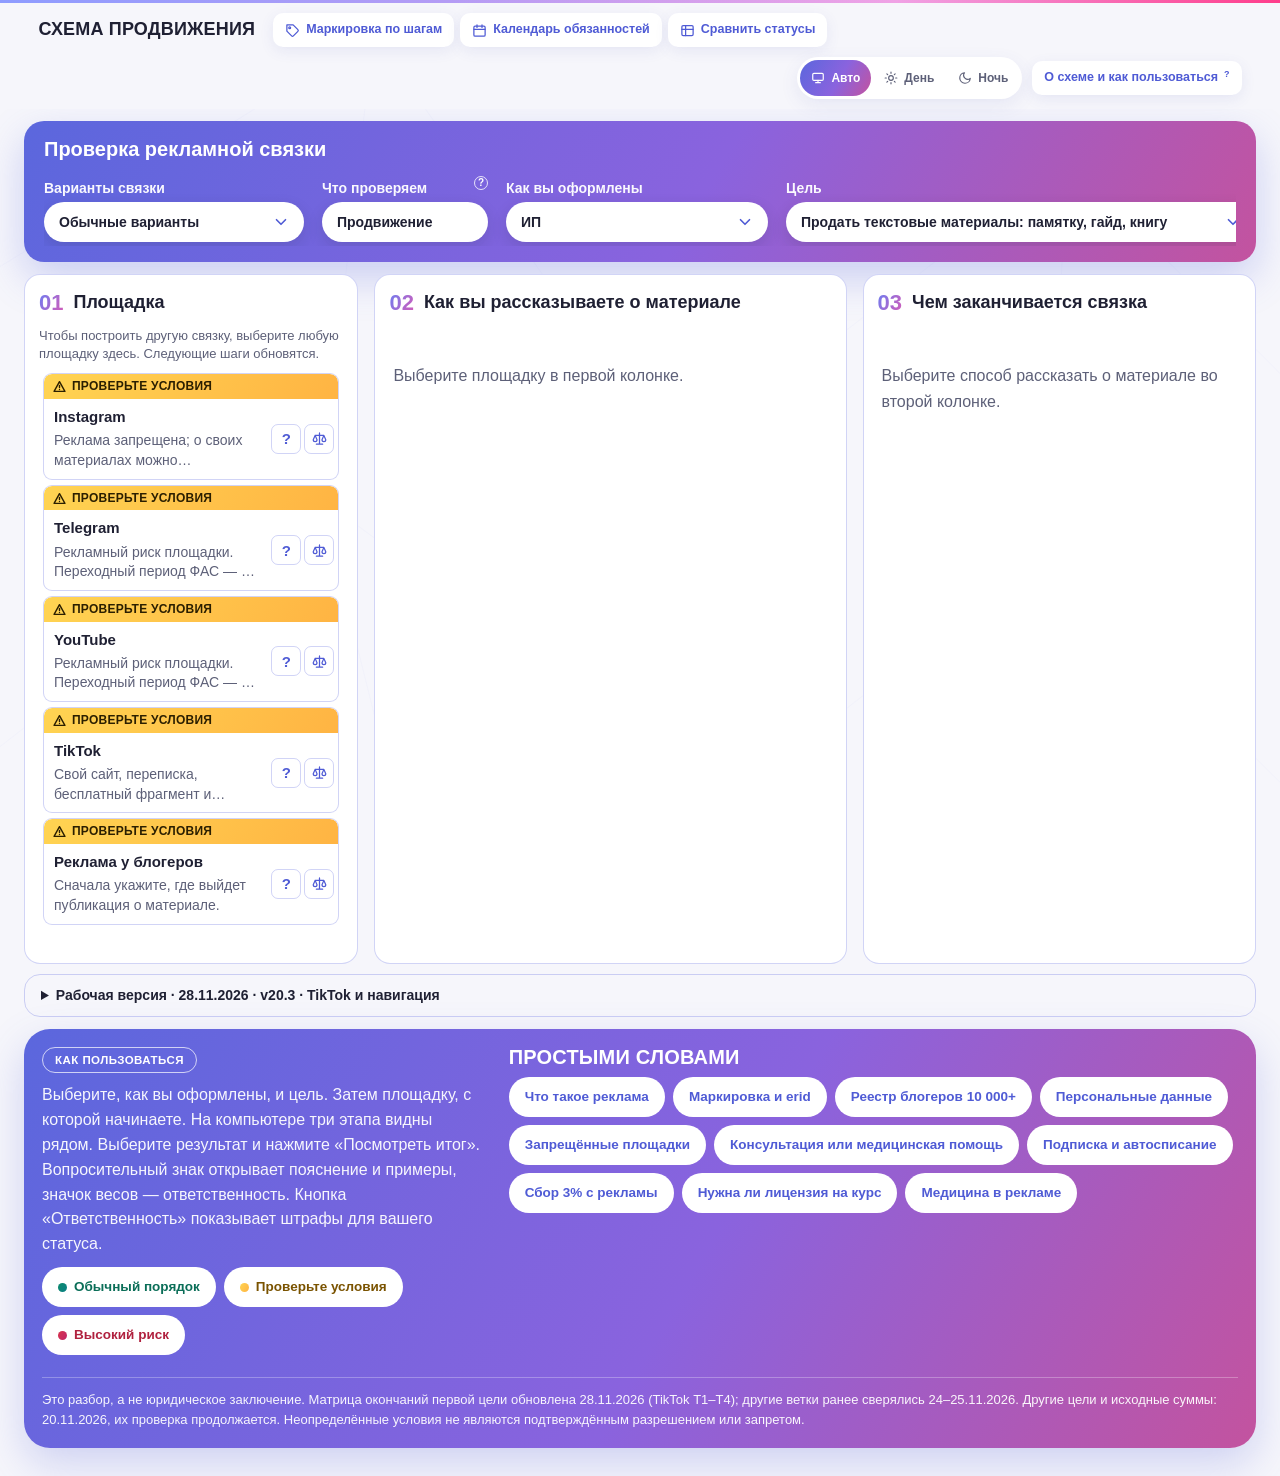
==== commit 622ee142: "site: document v20.3 navigation fixes" ====
--- a/site/index.html
+++ b/site/index.html
@@ -203,7 +203,7 @@
 <template id="navigation-help"><p>Схема помогает проверить, как вы рассказываете о своём продукте, куда ведёте читателя и какие рекламные требования нужно учесть. Она подходит для материалов, курсов, консультаций и других онлайн-проектов.</p><p>Выберите статус, цель и нужный раздел: «Продвижение» или «Продажу». Для текстовых материалов укажите формат и, при необходимости, бесплатный фрагмент.</p><ol><li><b>Площадка.</b> Выберите, где человек впервые видит материал.</li><li><b>Как вы рассказываете о материале.</b> Выберите конкретный способ: например, ответ на входящий вопрос или публикацию со ссылкой.</li><li><b>Чем заканчивается связка.</b> Выберите место, куда приходит читатель. Кнопка «Посмотреть итог» открывает разбор собранного маршрута.</li></ol><p>На ПК три этапа расположены рядом. Чтобы собрать другой маршрут, выберите площадку в первой колонке: следующие шаги обновятся, а настройки сохранятся.</p><p>Выберите «Обычные варианты» или «Рискованные и запрещённые» в меню «Варианты связки». Разделы переключаются в этой же вкладке. Выбор в каждом разделе сохраняется отдельно: при возвращении вы продолжите с прежнего этапа.</p><p>Цветная полоса показывает оценку риска, а фиолетовая рамка с галочкой — выбранную карточку. Кнопка «?» у карточки открывает пояснение с примерами, «Ответственность» — отдельный разбор ответственности.</p><p>Условия конкретной публикации нужно проверить даже для обычных вариантов. Примеры о здоровье требуют отдельной проверки объекта рекламы: книга, услуга, лекарство или БАД. Оформление и выполнение заказа относятся к сопровождению онлайн-бизнеса.</p></template>
 
 <footer>
-<details class="version-note"><summary>Рабочая версия · 28.11.2026 · v20.2 · TikTok-воронки</summary><p>Сохранён интерфейс сайта v20, включая переключение разделов в той же вкладке и выбранные этапы. Проверено распределение вариантов по десяти целям; собственные сведения в Instagram отделены от запрещённой рекламы. Дополнительно пересмотрена цель консультаций; для текстовых материалов добавлены отдельные TikTok-маршруты Т1–Т4. Полный правовой аудит остальных целей продолжается. Цвет карточки не является юридическим заключением.</p><p><a href="TASKS.md">Задачи и нерешённые вопросы</a> · <a href="LEGAL_REVIEW_2026-11-24.md">Результаты дополнительной сверки</a></p></details>
+<details class="version-note"><summary>Рабочая версия · 28.11.2026 · v20.3 · TikTok и навигация</summary><p>Сохранён интерфейс сайта v20, включая переключение разделов в той же вкладке и выбранные этапы. Проверено распределение вариантов по десяти целям; собственные сведения в Instagram отделены от запрещённой рекламы. Дополнительно пересмотрена цель консультаций; для текстовых материалов добавлены отдельные TikTok-маршруты Т1–Т4. Переключение обычных и рискованных вариантов работает без перезагрузки; выбор каждого раздела сохраняется, автоматическая прокрутка после выбора выключена. Полный правовой аудит остальных целей продолжается. Цвет карточки не является юридическим заключением.</p><p><a href="TASKS.md">Задачи и нерешённые вопросы</a> · <a href="LEGAL_REVIEW_2026-11-24.md">Результаты дополнительной сверки</a></p></details>
 <div class="foot">
 <div style="flex:1 1 340px;display:flex;flex-direction:column;gap:10px">
 <span class="tag" style="align-self:flex-start">Как пользоваться</span>
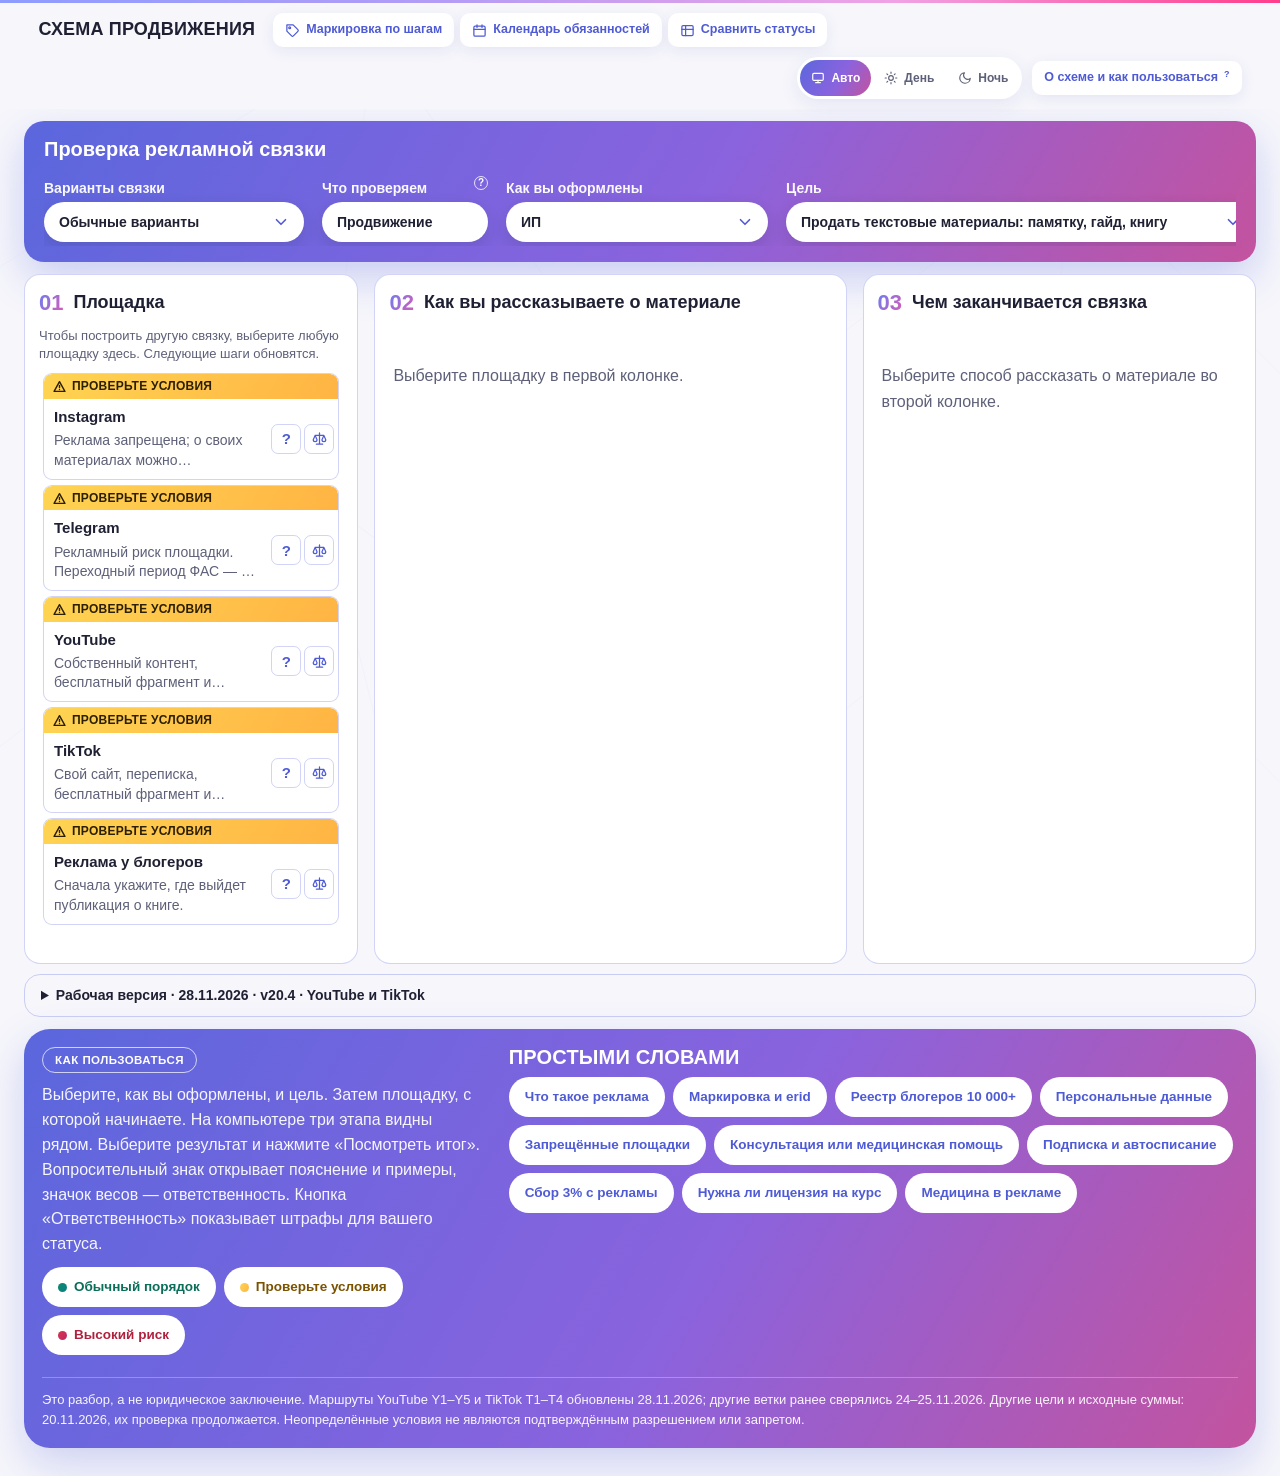
==== commit 671bb768: "site: load reviewed YouTube cards and label working version v20.4" ====
--- a/site/index.html
+++ b/site/index.html
@@ -203,7 +203,7 @@
 <template id="navigation-help"><p>Схема помогает проверить, как вы рассказываете о своём продукте, куда ведёте читателя и какие рекламные требования нужно учесть. Она подходит для материалов, курсов, консультаций и других онлайн-проектов.</p><p>Выберите статус, цель и нужный раздел: «Продвижение» или «Продажу». Для текстовых материалов укажите формат и, при необходимости, бесплатный фрагмент.</p><ol><li><b>Площадка.</b> Выберите, где человек впервые видит материал.</li><li><b>Как вы рассказываете о материале.</b> Выберите конкретный способ: например, ответ на входящий вопрос или публикацию со ссылкой.</li><li><b>Чем заканчивается связка.</b> Выберите место, куда приходит читатель. Кнопка «Посмотреть итог» открывает разбор собранного маршрута.</li></ol><p>На ПК три этапа расположены рядом. Чтобы собрать другой маршрут, выберите площадку в первой колонке: следующие шаги обновятся, а настройки сохранятся.</p><p>Выберите «Обычные варианты» или «Рискованные и запрещённые» в меню «Варианты связки». Разделы переключаются в этой же вкладке. Выбор в каждом разделе сохраняется отдельно: при возвращении вы продолжите с прежнего этапа.</p><p>Цветная полоса показывает оценку риска, а фиолетовая рамка с галочкой — выбранную карточку. Кнопка «?» у карточки открывает пояснение с примерами, «Ответственность» — отдельный разбор ответственности.</p><p>Условия конкретной публикации нужно проверить даже для обычных вариантов. Примеры о здоровье требуют отдельной проверки объекта рекламы: книга, услуга, лекарство или БАД. Оформление и выполнение заказа относятся к сопровождению онлайн-бизнеса.</p></template>
 
 <footer>
-<details class="version-note"><summary>Рабочая версия · 28.11.2026 · v20.3 · TikTok и навигация</summary><p>Сохранён интерфейс сайта v20, включая переключение разделов в той же вкладке и выбранные этапы. Проверено распределение вариантов по десяти целям; собственные сведения в Instagram отделены от запрещённой рекламы. Дополнительно пересмотрена цель консультаций; для текстовых материалов добавлены отдельные TikTok-маршруты Т1–Т4. Переключение обычных и рискованных вариантов работает без перезагрузки; выбор каждого раздела сохраняется, автоматическая прокрутка после выбора выключена. Полный правовой аудит остальных целей продолжается. Цвет карточки не является юридическим заключением.</p><p><a href="TASKS.md">Задачи и нерешённые вопросы</a> · <a href="LEGAL_REVIEW_2026-11-24.md">Результаты дополнительной сверки</a></p></details>
+<details class="version-note"><summary>Рабочая версия · 28.11.2026 · v20.4 · YouTube и TikTok</summary><p>Сохранён интерфейс сайта v20, включая переключение разделов в той же вкладке и выбранные этапы. Проверено распределение вариантов по десяти целям; собственные сведения в Instagram отделены от запрещённой рекламы. Дополнительно пересмотрена цель консультаций; для текстовых материалов добавлены отдельные TikTok-маршруты Т1–Т4. Для YouTube отдельно разобраны собственные публикации, бесплатные фрагменты, независимые обзоры, подарки, платные интеграции, партнёрские ссылки, спонсорство и Shorts. Переключение обычных и рискованных вариантов работает без перезагрузки; выбор каждого раздела сохраняется, автоматическая прокрутка после выбора выключена. Полный правовой аудит остальных целей продолжается. Цвет карточки не является юридическим заключением.</p><p><a href="TASKS.md">Задачи и нерешённые вопросы</a> · <a href="LEGAL_REVIEW_2026-11-24.md">Результаты дополнительной сверки</a></p></details>
 <div class="foot">
 <div style="flex:1 1 340px;display:flex;flex-direction:column;gap:10px">
 <span class="tag" style="align-self:flex-start">Как пользоваться</span>
@@ -227,6 +227,7 @@
 <script src="data.js"></script>
 <script src="instagram-legal.js"></script>
 <script src="consult-legal.js"></script>
+<script src="youtube-funnels.js"></script>
 <script src="route-matrix.js"></script>
 <script src="book-ui.js"></script>
 <script src="card-help.js"></script>
@@ -508,7 +509,7 @@
   $('#route-page-note').textContent=S.scope==='sale'?'Сейчас: проверка предложения в месте продажи':routeMode==='risk'?'Ограничения площадок и действия с высоким риском':'Условия конкретной публикации всё равно нужно проверить';
   if(S.scope === 'promotion') window.DesktopBoard.decorate($('#steps'),{goal:S.goal,platform:S.path[0]});
   requestAnimationFrame(syncRouteLayout);
-  $('#legal').textContent = 'Это разбор, а не юридическое заключение. Матрица окончаний первой цели обновлена 28.11.2026 (TikTok Т1–Т4); другие ветки ранее сверялись 24–25.11.2026. Другие цели и исходные суммы: ' + D.checked + ', их проверка продолжается. Неопределённые условия не являются подтверждённым разрешением или запретом.';
+  $('#legal').textContent = 'Это разбор, а не юридическое заключение. Маршруты YouTube Y1–Y5 и TikTok Т1–Т4 обновлены 28.11.2026; другие ветки ранее сверялись 24–25.11.2026. Другие цели и исходные суммы: ' + D.checked + ', их проверка продолжается. Неопределённые условия не являются подтверждённым разрешением или запретом.';
 }
 
 /* Итог для печати, PDF или текстового файла */
@@ -539,7 +540,7 @@
   }
   if (S.goal === 'book') out.blocks = out.blocks.concat(bookUI.summaryBlocks(b, d, a));
   out.blocks = out.blocks.filter((x) => x[1].length);
-  out.legal = 'Рабочая матрица окончаний 28.11.2026 · v10. Это разбор, а не юридическое заключение. Нерешённые условия и суммы требуют проверки под конкретный случай.';
+  out.legal = 'Рабочая матрица окончаний 28.11.2026 · v11. Это разбор, а не юридическое заключение. Нерешённые условия и суммы требуют проверки под конкретный случай.';
   return out;
 }
 
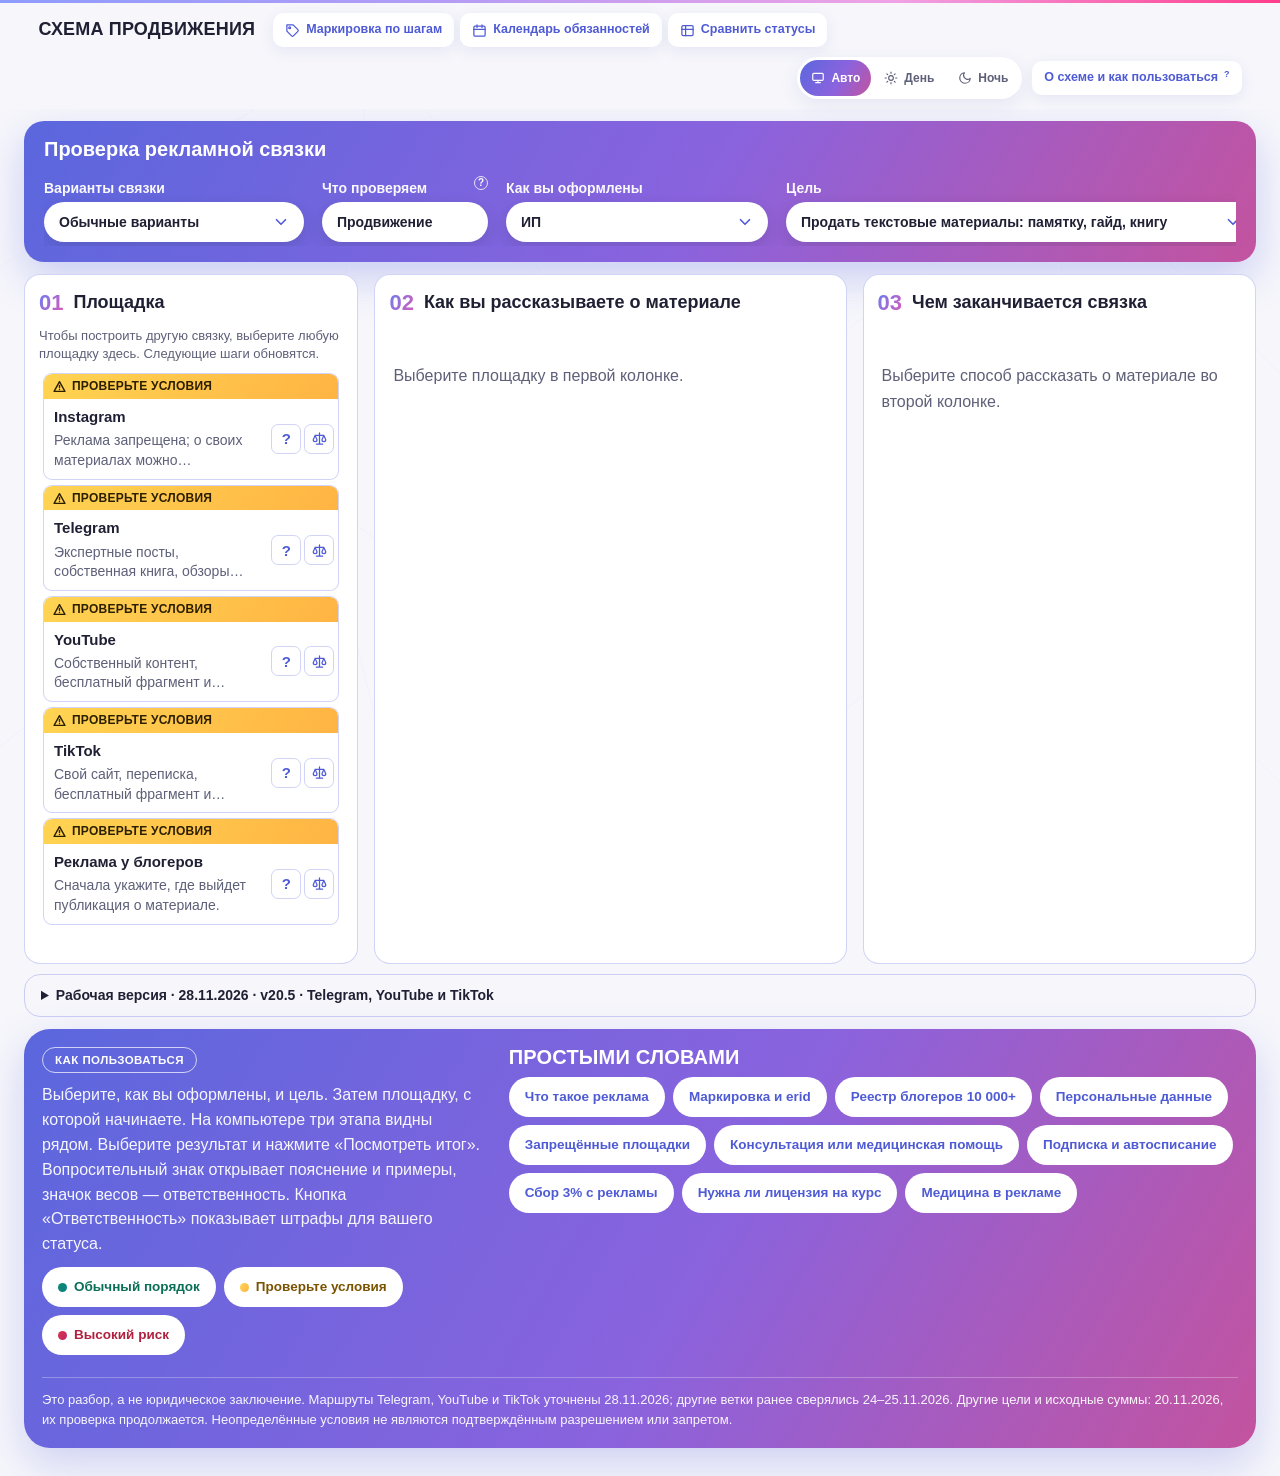
==== commit 4c6eb4dc: "site: load Telegram corrections, hide Y/T numbering and mark v20.5" ====
--- a/site/index.html
+++ b/site/index.html
@@ -203,7 +203,7 @@
 <template id="navigation-help"><p>Схема помогает проверить, как вы рассказываете о своём продукте, куда ведёте читателя и какие рекламные требования нужно учесть. Она подходит для материалов, курсов, консультаций и других онлайн-проектов.</p><p>Выберите статус, цель и нужный раздел: «Продвижение» или «Продажу». Для текстовых материалов укажите формат и, при необходимости, бесплатный фрагмент.</p><ol><li><b>Площадка.</b> Выберите, где человек впервые видит материал.</li><li><b>Как вы рассказываете о материале.</b> Выберите конкретный способ: например, ответ на входящий вопрос или публикацию со ссылкой.</li><li><b>Чем заканчивается связка.</b> Выберите место, куда приходит читатель. Кнопка «Посмотреть итог» открывает разбор собранного маршрута.</li></ol><p>На ПК три этапа расположены рядом. Чтобы собрать другой маршрут, выберите площадку в первой колонке: следующие шаги обновятся, а настройки сохранятся.</p><p>Выберите «Обычные варианты» или «Рискованные и запрещённые» в меню «Варианты связки». Разделы переключаются в этой же вкладке. Выбор в каждом разделе сохраняется отдельно: при возвращении вы продолжите с прежнего этапа.</p><p>Цветная полоса показывает оценку риска, а фиолетовая рамка с галочкой — выбранную карточку. Кнопка «?» у карточки открывает пояснение с примерами, «Ответственность» — отдельный разбор ответственности.</p><p>Условия конкретной публикации нужно проверить даже для обычных вариантов. Примеры о здоровье требуют отдельной проверки объекта рекламы: книга, услуга, лекарство или БАД. Оформление и выполнение заказа относятся к сопровождению онлайн-бизнеса.</p></template>
 
 <footer>
-<details class="version-note"><summary>Рабочая версия · 28.11.2026 · v20.4 · YouTube и TikTok</summary><p>Сохранён интерфейс сайта v20, включая переключение разделов в той же вкладке и выбранные этапы. Проверено распределение вариантов по десяти целям; собственные сведения в Instagram отделены от запрещённой рекламы. Дополнительно пересмотрена цель консультаций; для текстовых материалов добавлены отдельные TikTok-маршруты Т1–Т4. Для YouTube отдельно разобраны собственные публикации, бесплатные фрагменты, независимые обзоры, подарки, платные интеграции, партнёрские ссылки, спонсорство и Shorts. Переключение обычных и рискованных вариантов работает без перезагрузки; выбор каждого раздела сохраняется, автоматическая прокрутка после выбора выключена. Полный правовой аудит остальных целей продолжается. Цвет карточки не является юридическим заключением.</p><p><a href="TASKS.md">Задачи и нерешённые вопросы</a> · <a href="LEGAL_REVIEW_2026-11-24.md">Результаты дополнительной сверки</a></p></details>
+<details class="version-note"><summary>Рабочая версия · 28.11.2026 · v20.5 · Telegram, YouTube и TikTok</summary><p>Сохранён интерфейс сайта v20, включая переключение разделов в той же вкладке и выбранные этапы. Проверено распределение вариантов по десяти целям; собственные сведения в Instagram отделены от запрещённой рекламы. Дополнительно пересмотрена цель консультаций; для текстовых материалов проверены маршруты TikTok без служебной нумерации. Для YouTube отдельно разобраны собственные публикации, бесплатные фрагменты, независимые обзоры, подарки, платные интеграции, партнёрские ссылки, спонсорство и Shorts. Для Telegram уточнены собственные посты, отзывы блогеров, бартер, партнёрские ссылки и технические ограничения Telegram Ads. Переключение обычных и рискованных вариантов работает без перезагрузки; выбор каждого раздела сохраняется, автоматическая прокрутка после выбора выключена. Полный правовой аудит остальных целей продолжается. Цвет карточки не является юридическим заключением.</p><p><a href="TASKS.md">Задачи и нерешённые вопросы</a> · <a href="LEGAL_REVIEW_2026-11-24.md">Результаты дополнительной сверки</a></p></details>
 <div class="foot">
 <div style="flex:1 1 340px;display:flex;flex-direction:column;gap:10px">
 <span class="tag" style="align-self:flex-start">Как пользоваться</span>
@@ -228,6 +228,7 @@
 <script src="instagram-legal.js"></script>
 <script src="consult-legal.js"></script>
 <script src="youtube-funnels.js"></script>
+<script src="telegram-funnels.js"></script>
 <script src="route-matrix.js"></script>
 <script src="book-ui.js"></script>
 <script src="card-help.js"></script>
@@ -509,7 +510,7 @@
   $('#route-page-note').textContent=S.scope==='sale'?'Сейчас: проверка предложения в месте продажи':routeMode==='risk'?'Ограничения площадок и действия с высоким риском':'Условия конкретной публикации всё равно нужно проверить';
   if(S.scope === 'promotion') window.DesktopBoard.decorate($('#steps'),{goal:S.goal,platform:S.path[0]});
   requestAnimationFrame(syncRouteLayout);
-  $('#legal').textContent = 'Это разбор, а не юридическое заключение. Маршруты YouTube Y1–Y5 и TikTok Т1–Т4 обновлены 28.11.2026; другие ветки ранее сверялись 24–25.11.2026. Другие цели и исходные суммы: ' + D.checked + ', их проверка продолжается. Неопределённые условия не являются подтверждённым разрешением или запретом.';
+  $('#legal').textContent = 'Это разбор, а не юридическое заключение. Маршруты Telegram, YouTube и TikTok уточнены 28.11.2026; другие ветки ранее сверялись 24–25.11.2026. Другие цели и исходные суммы: ' + D.checked + ', их проверка продолжается. Неопределённые условия не являются подтверждённым разрешением или запретом.';
 }
 
 /* Итог для печати, PDF или текстового файла */
@@ -540,7 +541,7 @@
   }
   if (S.goal === 'book') out.blocks = out.blocks.concat(bookUI.summaryBlocks(b, d, a));
   out.blocks = out.blocks.filter((x) => x[1].length);
-  out.legal = 'Рабочая матрица окончаний 28.11.2026 · v11. Это разбор, а не юридическое заключение. Нерешённые условия и суммы требуют проверки под конкретный случай.';
+  out.legal = 'Рабочая матрица окончаний 28.11.2026 · v12. Это разбор, а не юридическое заключение. Нерешённые условия и суммы требуют проверки под конкретный случай.';
   return out;
 }
 
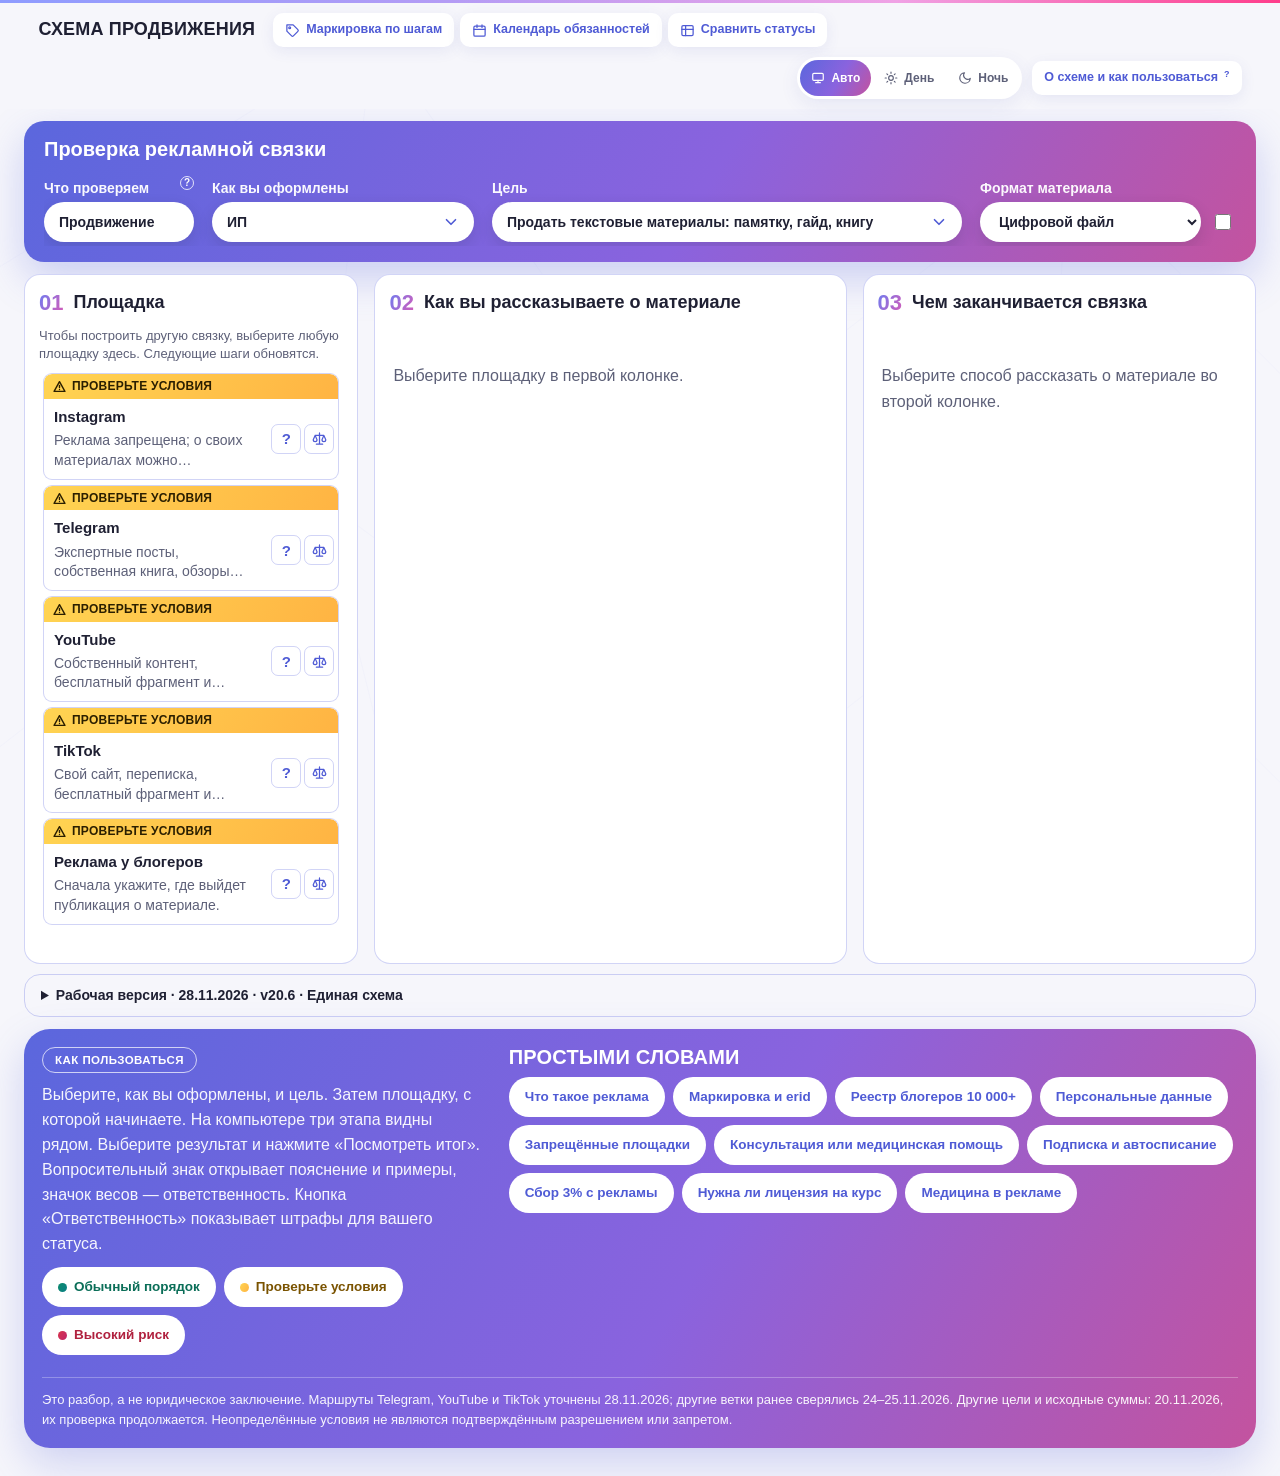
==== commit be9710be: "site: remove split route selector and show all options risk-first in one board" ====
--- a/site/index.html
+++ b/site/index.html
@@ -153,7 +153,7 @@
 </style>
 <link rel="stylesheet" href="frontend.css">
 </head>
-<body data-route-mode="ordinary">
+<body data-route-mode="all">
 <svg class="geo" aria-hidden="true" viewBox="0 0 1440 1400" preserveAspectRatio="xMidYMin slice"><g fill="none" stroke-width="1.2"><polyline points="0,300 420,40 760,520 1200,180 1440,420"/><polyline points="0,840 360,560 820,900 1180,620 1440,880"/><polyline points="0,1300 480,1040 900,1360 1300,1080 1440,1220"/><line x1="420" y1="40" x2="360" y2="560"/><line x1="760" y1="520" x2="820" y2="900"/><line x1="1200" y1="180" x2="1180" y2="620"/><line x1="360" y1="560" x2="480" y2="1040"/><line x1="1180" y1="620" x2="1300" y2="1080"/></g></svg>
 
 <header class="top">
@@ -185,7 +185,6 @@
 
 </div>
 <div class="fields">
-<div><label for="route-mode">Варианты связки</label><div class="sw"><select id="route-mode" aria-describedby="route-page-note"><option value="ordinary">Обычные варианты</option><option value="risk">Рискованные и запрещённые</option></select><svg width="18" height="18" viewBox="0 0 24 24" fill="none" stroke="#4F5BD5" stroke-width="2.2" stroke-linecap="round" stroke-linejoin="round" aria-hidden="true"><path d="m6 9 6 6 6-6"/></svg></div><span id="route-page-note" hidden></span></div>
 <div><div class="label-help"><label for="scope">Что проверяем</label><button type="button" class="help-button" data-help="scope" aria-label="Чем отличаются продвижение и продажа" aria-haspopup="dialog">?</button></div><div class="sw"><select id="scope"><option value="promotion">Продвижение</option><option value="sale">Продажу</option></select></div></div>
 <div><label for="form">Как вы оформлены</label><div class="sw"><select id="form"></select><svg width="18" height="18" viewBox="0 0 24 24" fill="none" stroke="#4F5BD5" stroke-width="2.2" stroke-linecap="round" stroke-linejoin="round" aria-hidden="true"><path d="m6 9 6 6 6-6"/></svg></div></div>
 <div><label for="goal">Цель</label><div class="sw"><select id="goal"></select><svg width="18" height="18" viewBox="0 0 24 24" fill="none" stroke="#4F5BD5" stroke-width="2.2" stroke-linecap="round" stroke-linejoin="round" aria-hidden="true"><path d="m6 9 6 6 6-6"/></svg></div></div>
@@ -200,10 +199,10 @@
 <template id="scope-help"><p><b>Продвижение</b> — как человек узнаёт о предложении и приходит к нему: публикации, реклама, рекомендации и переходы между площадками.</p><p><b>Продажа</b> — что человек видит в месте продажи: страница товара, карточка или предложение в боте. Здесь проверяем рекламный характер, содержание и необходимые сведения.</p><p>Выдача материалов, доставка и оказание услуг относятся к сопровождению онлайн-бизнеса.</p></template>
 
 <template id="sample-help"><p>Это часть материала, с которой человек может ознакомиться до покупки: например, две страницы памятки или одна таблица из гайда.</p><p>Включите флажок, если предлагаете такой фрагмент в выбранной связке. Если сразу предлагаете полную версию, оставьте его выключенным. В маршрутах, где фрагмент уже выбран как способ знакомства, флажок включается автоматически.</p><p>Получение фрагмента и согласие на рекламную рассылку — отдельные действия.</p></template>
-<template id="navigation-help"><p>Схема помогает проверить, как вы рассказываете о своём продукте, куда ведёте читателя и какие рекламные требования нужно учесть. Она подходит для материалов, курсов, консультаций и других онлайн-проектов.</p><p>Выберите статус, цель и нужный раздел: «Продвижение» или «Продажу». Для текстовых материалов укажите формат и, при необходимости, бесплатный фрагмент.</p><ol><li><b>Площадка.</b> Выберите, где человек впервые видит материал.</li><li><b>Как вы рассказываете о материале.</b> Выберите конкретный способ: например, ответ на входящий вопрос или публикацию со ссылкой.</li><li><b>Чем заканчивается связка.</b> Выберите место, куда приходит читатель. Кнопка «Посмотреть итог» открывает разбор собранного маршрута.</li></ol><p>На ПК три этапа расположены рядом. Чтобы собрать другой маршрут, выберите площадку в первой колонке: следующие шаги обновятся, а настройки сохранятся.</p><p>Выберите «Обычные варианты» или «Рискованные и запрещённые» в меню «Варианты связки». Разделы переключаются в этой же вкладке. Выбор в каждом разделе сохраняется отдельно: при возвращении вы продолжите с прежнего этапа.</p><p>Цветная полоса показывает оценку риска, а фиолетовая рамка с галочкой — выбранную карточку. Кнопка «?» у карточки открывает пояснение с примерами, «Ответственность» — отдельный разбор ответственности.</p><p>Условия конкретной публикации нужно проверить даже для обычных вариантов. Примеры о здоровье требуют отдельной проверки объекта рекламы: книга, услуга, лекарство или БАД. Оформление и выполнение заказа относятся к сопровождению онлайн-бизнеса.</p></template>
+<template id="navigation-help"><p>Схема помогает проверить, как вы рассказываете о своём продукте, куда ведёте читателя и какие рекламные требования нужно учесть. Она подходит для материалов, курсов, консультаций и других онлайн-проектов.</p><p>Выберите статус, цель и нужный раздел: «Продвижение» или «Продажу». Для текстовых материалов укажите формат и, при необходимости, бесплатный фрагмент.</p><ol><li><b>Площадка.</b> Выберите, где человек впервые видит материал.</li><li><b>Как вы рассказываете о материале.</b> Выберите конкретный способ: например, ответ на входящий вопрос или публикацию со ссылкой.</li><li><b>Чем заканчивается связка.</b> Выберите место, куда приходит читатель. Кнопка «Посмотреть итог» открывает разбор собранного маршрута.</li></ol><p>На ПК три этапа расположены рядом. Чтобы собрать другой маршрут, выберите площадку в первой колонке: следующие шаги обновятся, а настройки сохранятся.</p><p></p><p>Цветная полоса показывает оценку риска, а фиолетовая рамка с галочкой — выбранную карточку. Кнопка «?» у карточки открывает пояснение с примерами, «Ответственность» — отдельный разбор ответственности.</p><p>Условия конкретной публикации нужно проверить даже для обычных вариантов. Примеры о здоровье требуют отдельной проверки объекта рекламы: книга, услуга, лекарство или БАД. Оформление и выполнение заказа относятся к сопровождению онлайн-бизнеса.</p></template>
 
 <footer>
-<details class="version-note"><summary>Рабочая версия · 28.11.2026 · v20.5 · Telegram, YouTube и TikTok</summary><p>Сохранён интерфейс сайта v20, включая переключение разделов в той же вкладке и выбранные этапы. Проверено распределение вариантов по десяти целям; собственные сведения в Instagram отделены от запрещённой рекламы. Дополнительно пересмотрена цель консультаций; для текстовых материалов проверены маршруты TikTok без служебной нумерации. Для YouTube отдельно разобраны собственные публикации, бесплатные фрагменты, независимые обзоры, подарки, платные интеграции, партнёрские ссылки, спонсорство и Shorts. Для Telegram уточнены собственные посты, отзывы блогеров, бартер, партнёрские ссылки и технические ограничения Telegram Ads. Переключение обычных и рискованных вариантов работает без перезагрузки; выбор каждого раздела сохраняется, автоматическая прокрутка после выбора выключена. Полный правовой аудит остальных целей продолжается. Цвет карточки не является юридическим заключением.</p><p><a href="TASKS.md">Задачи и нерешённые вопросы</a> · <a href="LEGAL_REVIEW_2026-11-24.md">Результаты дополнительной сверки</a></p></details>
+<details class="version-note"><summary>Рабочая версия · 28.11.2026 · v20.6 · Единая схема</summary><p>Сохранён интерфейс сайта v20; обычные и рискованные действия доступны в единой схеме с выбранными этапами. Проверено распределение вариантов по десяти целям; собственные сведения в Instagram отделены от запрещённой рекламы. Дополнительно пересмотрена цель консультаций; для текстовых материалов проверены маршруты TikTok без служебной нумерации. Для YouTube отдельно разобраны собственные публикации, бесплатные фрагменты, независимые обзоры, подарки, платные интеграции, партнёрские ссылки, спонсорство и Shorts. Для Telegram уточнены собственные посты, отзывы блогеров, бартер, партнёрские ссылки и технические ограничения Telegram Ads. Выбранный маршрут сохраняется, автоматическая прокрутка после выбора выключена. Полный правовой аудит остальных целей продолжается. Цвет карточки не является юридическим заключением.</p><p><a href="TASKS.md">Задачи и нерешённые вопросы</a> · <a href="LEGAL_REVIEW_2026-11-24.md">Результаты дополнительной сверки</a></p></details>
 <div class="foot">
 <div style="flex:1 1 340px;display:flex;flex-direction:column;gap:10px">
 <span class="tag" style="align-self:flex-start">Как пользоваться</span>
@@ -257,13 +256,16 @@
 const reduce = window.matchMedia && window.matchMedia('(prefers-reduced-motion: reduce)').matches;
 const motion = window.FrontendMotion.create({host:$('#steps'), bar:$('.pathbar'), reduce});
 
-let routeMode = document.body.dataset.routeMode;
-let stateKey = 'skhema-state-' + routeMode;
-$('#route-mode').value = routeMode;
-$('#route-page-note').textContent = routeMode === 'risk' ? 'Ограничения площадок и действия с высоким риском' : 'Условия конкретной публикации всё равно нужно проверить';
-let S = Object.assign({ form: 'ip', goal: 'book', path: [], scope: 'promotion', format: 'file', sample: false, salePlace: 'site', publisher:'' }, store.get(stateKey, store.get('skhema-state', {})));
-if (!store.get(stateKey, null)) Object.assign(S, store.get('skhema-settings', {}));
-if (!store.get(stateKey, null)) S.scope = 'promotion';
+// Единая схема. Состояния старых режимов не удаляем из хранилища.
+const stateKey = 'skhema-state-all';
+const oldOrdinary = store.get('skhema-state-ordinary', null);
+const oldRisk = store.get('skhema-state-risk', null);
+const oldState = [oldOrdinary, oldRisk].filter(v => v && typeof v === 'object' && !Array.isArray(v))
+  .sort((a,b) => (b.path?.length || 0) - (a.path?.length || 0))[0] || store.get('skhema-state', {});
+const currentState = store.get(stateKey, null);
+let S = Object.assign({ form: 'ip', goal: 'book', path: [], scope: 'promotion', format: 'file', sample: false, salePlace: 'site', publisher:'' },
+  currentState || oldState || {});
+if (!currentState && !oldState?.goal) Object.assign(S, store.get('skhema-settings', {}));
 if(typeof S.saleChosen !== 'boolean') S.saleChosen=false;
 if (!D.forms.some((f) => f.id === S.form)) S.form = 'ip';
 if (!D.goals.some((g) => g.id === S.goal)) S.goal = 'book';
@@ -292,10 +294,10 @@
   return p;
 };
 const resolve = (n) => (n.place ? place(n.place, n.id) : n);
-const level1 = () => window.DesktopBoard?.platforms((D.start[S.goal] || []).map(resolve), document.body.dataset.routeMode, S.goal) || (D.start[S.goal] || []).map(resolve);
+const level1 = () => window.DesktopBoard?.platforms((D.start[S.goal] || []).map(resolve), 'all', S.goal) || (D.start[S.goal] || []).map(resolve);
 const childrenOf = (n) => {
   if (S.goal === 'book' && n.dest && (n.uncommitted || bookUI.publicationIssue(level1().find(a => a.id === S.path[0]), n))) return null;
-  return n.children ? n.children : n.dest ? n.dest.map((k) => routePlace(n, k)) : null;
+  return n.children ? n.children : n.dest ? window.DesktopBoard.riskFirst(n.dest.map((k) => routePlace(n, k))) : null;
 };
 
 function chain() {
@@ -408,41 +410,16 @@
 
 function redPanel(link, siblings) {
   const target = (siblings || []).find(x => x.id === (link.saferGoto || 'author'));
-  const change = target ? '<p class="sub">Кнопка заменит ваш выбор на шаге 2. Затем вы сможете посмотреть условия этого способа.</p><button type="button" class="wbtn" data-goto="' + esc(target.id) + '">Выбрать «' + esc(target.name) + '»</button>' : '<button type="button" class="wbtn" data-set-route-mode="ordinary">Открыть обычные варианты</button>';
+  const change = target ? '<p class="sub">Кнопка заменит выбор способа на шаге 2.</p><button type="button" class="wbtn" data-goto="' + esc(target.id) + '">Выбрать «' + esc(target.name) + '»</button>' : '<button type="button" class="wbtn" data-risk-options>Вернуться к вариантам связки</button>';
   return '<div class="row" style="align-items:stretch">' +
-    '<div class="big" style="background:var(--r)"><h3>' + (link.review ? 'Что нужно проверить' : 'Почему нельзя') + '</h3>' + list(link.why) + '<div class="risk-entry"><button type="button" class="wbtn" data-risk-options>' + (routeMode==='risk'?'Другие рискованные варианты':'Хочу рискнуть') + '</button><p class="sub">Показать рискованные варианты и их последствия.</p></div></div>' +
+    '<div class="big" style="background:var(--r)"><h3>' + (link.review ? 'Что нужно проверить' : 'Почему нельзя') + '</h3>' + list(link.why) + '<div class="risk-entry"><button type="button" class="wbtn" data-risk-options>Другие варианты связки</button></div></div>' +
     '<div class="big" style="background:var(--g)"><h3>Как сделать безопаснее</h3><p>' + esc(link.safer) + '</p>' + change + '</div>' +
     '<div class="big" style="background:var(--brand)"><h3>Ответственность ' + esc(D.formWho[S.form]) + '</h3><p class="sub">Штрафы по КоАП для статуса «' + esc(curForm().name) + '». Сменить статус можно в поле «Как вы оформлены».</p>' + formNote() + fineRows(link.fines) + '</div></div>';
 }
 
-function changeRouteMode(next) {
-  if (!['ordinary','risk'].includes(next) || next === routeMode) return;
-  // Оба режима работают в текущем документе. Состояние каждого сохраняется
-  // отдельно; BookUI держит ссылку на S, поэтому объект не заменяем.
-  motion.cancelScroll();
-  store.set(stateKey, S);
-  const nextKey = 'skhema-state-' + next;
-  const previous = store.get(nextKey, null);
-  const restored = previous && typeof previous === 'object' && !Array.isArray(previous)
-    ? previous
-    : Object.assign({}, S, {path: Array.isArray(S.path) ? S.path.slice(0, 1) : []});
-  for (const key of Object.keys(S)) delete S[key];
-  Object.assign(S, restored);
-  if (!Array.isArray(S.path)) S.path = [];
-  routeMode = next;
-  stateKey = nextKey;
-  document.body.dataset.routeMode = next;
-  $('#route-mode').value = next;
-  if (dlg.open) dlg.close();
-  render();
-  $('#route-status').textContent = next === 'risk'
-    ? 'Открыты рискованные и запрещённые варианты. Прежний выбор обычных вариантов сохранён.'
-    : 'Открыты обычные варианты. Прежний выбор рискованных вариантов сохранён.';
-}
 function openRiskOptions() {
   if (dlg.open) dlg.close();
-  if (routeMode === 'risk') returnToChoice(2);
-  else changeRouteMode('risk');
+  returnToChoice(2);
 }
 
 function syncRouteLayout() {
@@ -453,7 +430,6 @@
   const goal = D.goals.find((g) => g.id === S.goal);
   if (S.goal !== 'book') S.scope = 'promotion';
   $('#scope').value = S.scope;
-  $('#route-mode').value = routeMode;
   $('#form').value = S.form;
   $('#goal').value = S.goal;
   [...$('#scope').options].forEach(o => o.disabled = S.goal !== 'book' && o.value !== 'promotion');
@@ -495,7 +471,7 @@
         html += step(3, publicationIssue.title, '', bookUI.publicationNotice(a, b) + saveBar());
       } else if (b && b.dest) {
         const destinationHint = S.goal === 'book' ? (b.republish ? 'где публикуете копию' : b.transfer ? 'куда переводите аудиторию' : b.id === 'tg-bot' ? 'где размещено предложение' : 'какой результат нужен: информация, переход или предложение') : goal.destHint || 'где продаёте';
-        html += step(3, 'Куда ведёт «' + b.name + '»', destinationHint, '<div class="row">' + b.dest.map((k) => card(routePlace(b, k), 2, S.path[2])).join('') + '</div>');
+        html += step(3, 'Куда ведёт «' + b.name + '»', destinationHint, '<div class="row">' + childrenOf(b).map((n) => card(n, 2, S.path[2])).join('') + '</div>');
         if (d) html += step(4, 'Итог: ' + (S.goal === 'book' ? bookUI.publicationInfo(a, b)?.name || a.name : a.name) + ' → ' + d.name, '', finalPanel(b, d, a.name) + saveBar());
       } else if (b) {
         html += step(3, b.review ? 'Требуется отдельная проверка' : 'Почему так нельзя', '', (S.goal === 'book' ? bookUI.publicationNotice(a, b) : '') + redPanel(b, a.children) + saveBar());
@@ -507,7 +483,6 @@
   $('#steps').innerHTML = html;
   document.body.dataset.routeScope = S.scope;
   window.SettingsLayout.fit();
-  $('#route-page-note').textContent=S.scope==='sale'?'Сейчас: проверка предложения в месте продажи':routeMode==='risk'?'Ограничения площадок и действия с высоким риском':'Условия конкретной публикации всё равно нужно проверить';
   if(S.scope === 'promotion') window.DesktopBoard.decorate($('#steps'),{goal:S.goal,platform:S.path[0]});
   requestAnimationFrame(syncRouteLayout);
   $('#legal').textContent = 'Это разбор, а не юридическое заключение. Маршруты Telegram, YouTube и TikTok уточнены 28.11.2026; другие ветки ранее сверялись 24–25.11.2026. Другие цели и исходные суммы: ' + D.checked + ', их проверка продолжается. Неопределённые условия не являются подтверждённым разрешением или запретом.';
@@ -663,8 +638,6 @@
   }
   const nav = e.target.closest('[data-step-nav]');
   if (nav) { returnToChoice(+nav.dataset.stepNav); return; }
-  const switchMode = e.target.closest('[data-set-route-mode]');
-  if (switchMode) { changeRouteMode(switchMode.dataset.setRouteMode); return; }
   if (e.target.closest('[data-risk-options]')) { openRiskOptions(); return; }
   const riskPick = e.target.closest('[data-risk-pick]');
   if (riskPick) {
@@ -741,7 +714,6 @@
 $('#form').addEventListener('change', (e) => { S.form = e.target.value; render(); });
 $('#goal').addEventListener('change', (e) => { S.goal = e.target.value; S.path = []; render(); });
 $('#scope').addEventListener('change', e => changeScope(e.target.value));
-$('#route-mode').addEventListener('change', e => changeRouteMode(e.target.value));
 
 $('#format').addEventListener('change', e => { S.format = e.target.value; render(); });
 $('#sample').addEventListener('change', e => { S.sample = e.target.checked; render(); });
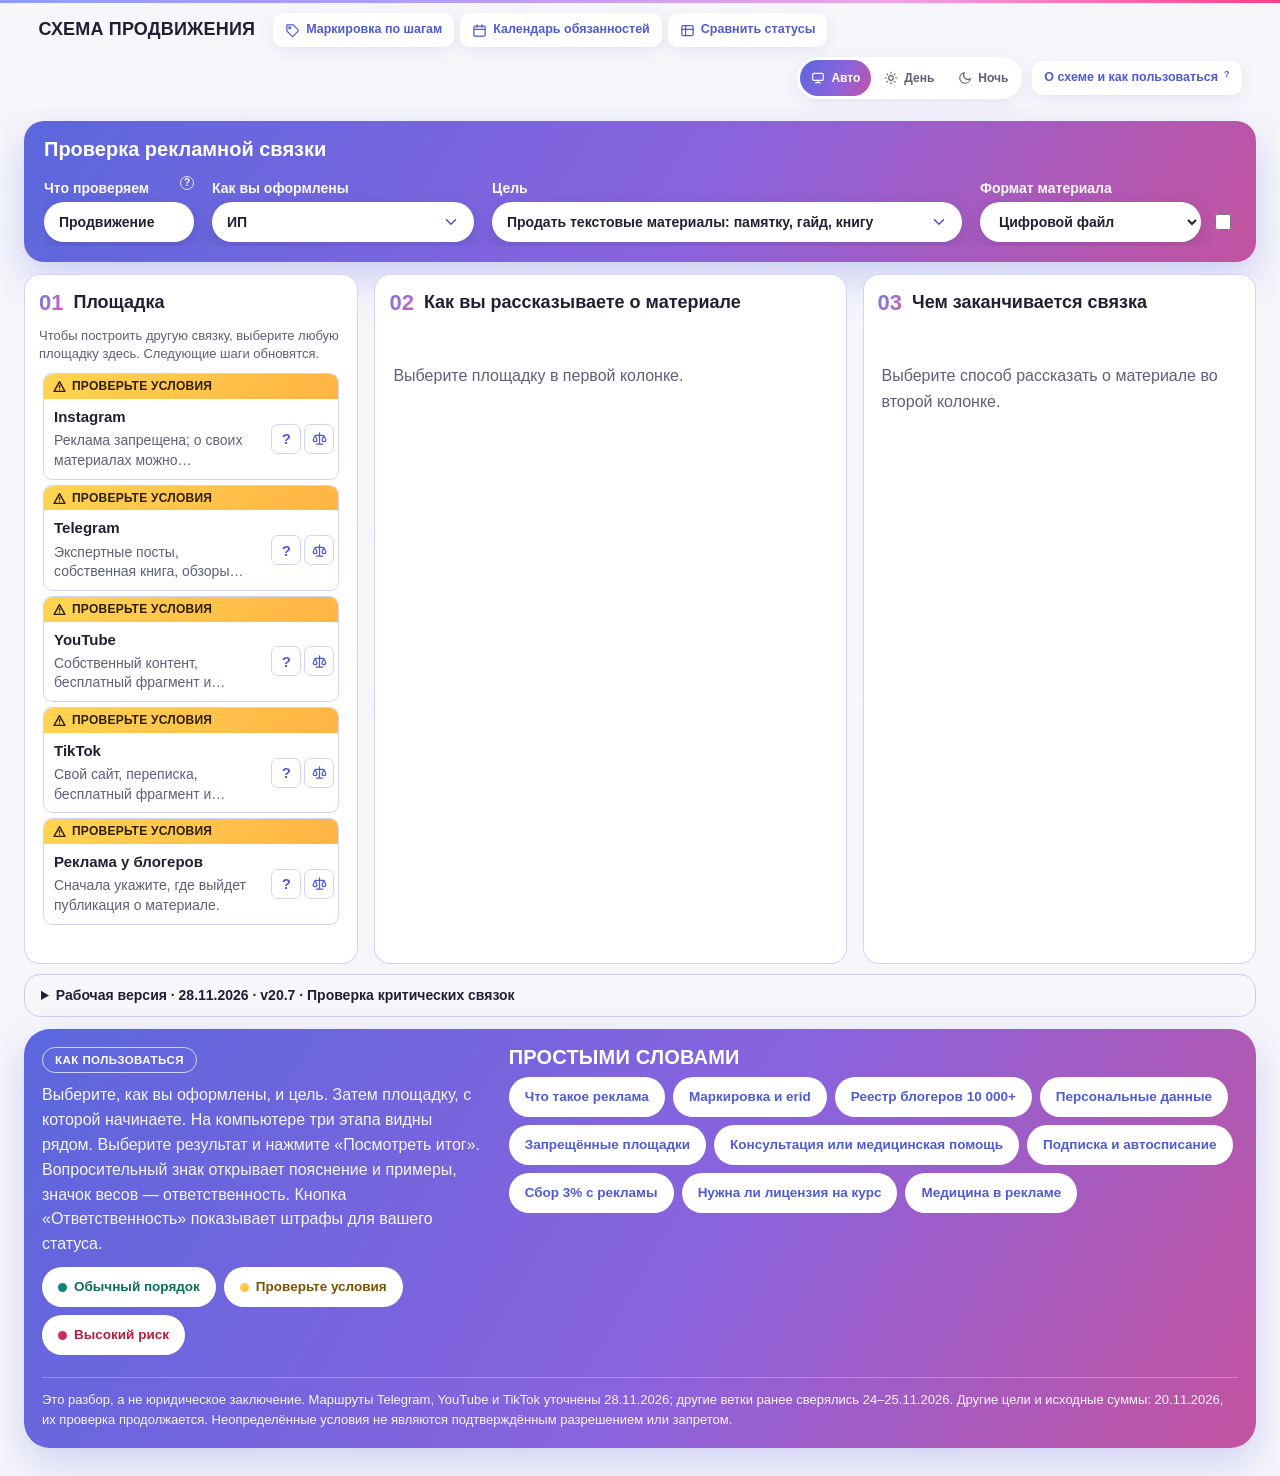
==== commit 0dddf6d5: "site: link reviewed P0 rules and require actual YouTube/Telegram influencer platform review" ====
--- a/site/index.html
+++ b/site/index.html
@@ -202,7 +202,7 @@
 <template id="navigation-help"><p>Схема помогает проверить, как вы рассказываете о своём продукте, куда ведёте читателя и какие рекламные требования нужно учесть. Она подходит для материалов, курсов, консультаций и других онлайн-проектов.</p><p>Выберите статус, цель и нужный раздел: «Продвижение» или «Продажу». Для текстовых материалов укажите формат и, при необходимости, бесплатный фрагмент.</p><ol><li><b>Площадка.</b> Выберите, где человек впервые видит материал.</li><li><b>Как вы рассказываете о материале.</b> Выберите конкретный способ: например, ответ на входящий вопрос или публикацию со ссылкой.</li><li><b>Чем заканчивается связка.</b> Выберите место, куда приходит читатель. Кнопка «Посмотреть итог» открывает разбор собранного маршрута.</li></ol><p>На ПК три этапа расположены рядом. Чтобы собрать другой маршрут, выберите площадку в первой колонке: следующие шаги обновятся, а настройки сохранятся.</p><p></p><p>Цветная полоса показывает оценку риска, а фиолетовая рамка с галочкой — выбранную карточку. Кнопка «?» у карточки открывает пояснение с примерами, «Ответственность» — отдельный разбор ответственности.</p><p>Условия конкретной публикации нужно проверить даже для обычных вариантов. Примеры о здоровье требуют отдельной проверки объекта рекламы: книга, услуга, лекарство или БАД. Оформление и выполнение заказа относятся к сопровождению онлайн-бизнеса.</p></template>
 
 <footer>
-<details class="version-note"><summary>Рабочая версия · 28.11.2026 · v20.6 · Единая схема</summary><p>Сохранён интерфейс сайта v20; обычные и рискованные действия доступны в единой схеме с выбранными этапами. Проверено распределение вариантов по десяти целям; собственные сведения в Instagram отделены от запрещённой рекламы. Дополнительно пересмотрена цель консультаций; для текстовых материалов проверены маршруты TikTok без служебной нумерации. Для YouTube отдельно разобраны собственные публикации, бесплатные фрагменты, независимые обзоры, подарки, платные интеграции, партнёрские ссылки, спонсорство и Shorts. Для Telegram уточнены собственные посты, отзывы блогеров, бартер, партнёрские ссылки и технические ограничения Telegram Ads. Выбранный маршрут сохраняется, автоматическая прокрутка после выбора выключена. Полный правовой аудит остальных целей продолжается. Цвет карточки не является юридическим заключением.</p><p><a href="TASKS.md">Задачи и нерешённые вопросы</a> · <a href="LEGAL_REVIEW_2026-11-24.md">Результаты дополнительной сверки</a></p></details>
+<details class="version-note"><summary>Рабочая версия · 28.11.2026 · v20.7 · Проверка критических связок</summary><p>Сохранён интерфейс сайта v20; обычные и рискованные действия доступны в единой схеме с выбранными этапами. Проверено распределение вариантов по десяти целям; собственные сведения в Instagram отделены от запрещённой рекламы. Дополнительно пересмотрена цель консультаций; для текстовых материалов проверены маршруты TikTok без служебной нумерации. Для YouTube отдельно разобраны собственные публикации, бесплатные фрагменты, независимые обзоры, подарки, платные интеграции, партнёрские ссылки, спонсорство и Shorts. Для Telegram уточнены собственные посты, отзывы блогеров, бартер, партнёрские ссылки и технические ограничения Telegram Ads. Выбранный маршрут сохраняется, автоматическая прокрутка после выбора выключена. Полный правовой аудит остальных целей продолжается. Цвет карточки не является юридическим заключением.</p><p><a href="TASKS.md">Задачи и нерешённые вопросы</a> · <a href="LEGAL_REVIEW_2026-11-24.md">Результаты дополнительной сверки</a></p></details>
 <div class="foot">
 <div style="flex:1 1 340px;display:flex;flex-direction:column;gap:10px">
 <span class="tag" style="align-self:flex-start">Как пользоваться</span>
@@ -228,6 +228,7 @@
 <script src="consult-legal.js"></script>
 <script src="youtube-funnels.js"></script>
 <script src="telegram-funnels.js"></script>
+<script src="p0-legal-review.js"></script>
 <script src="route-matrix.js"></script>
 <script src="book-ui.js"></script>
 <script src="card-help.js"></script>
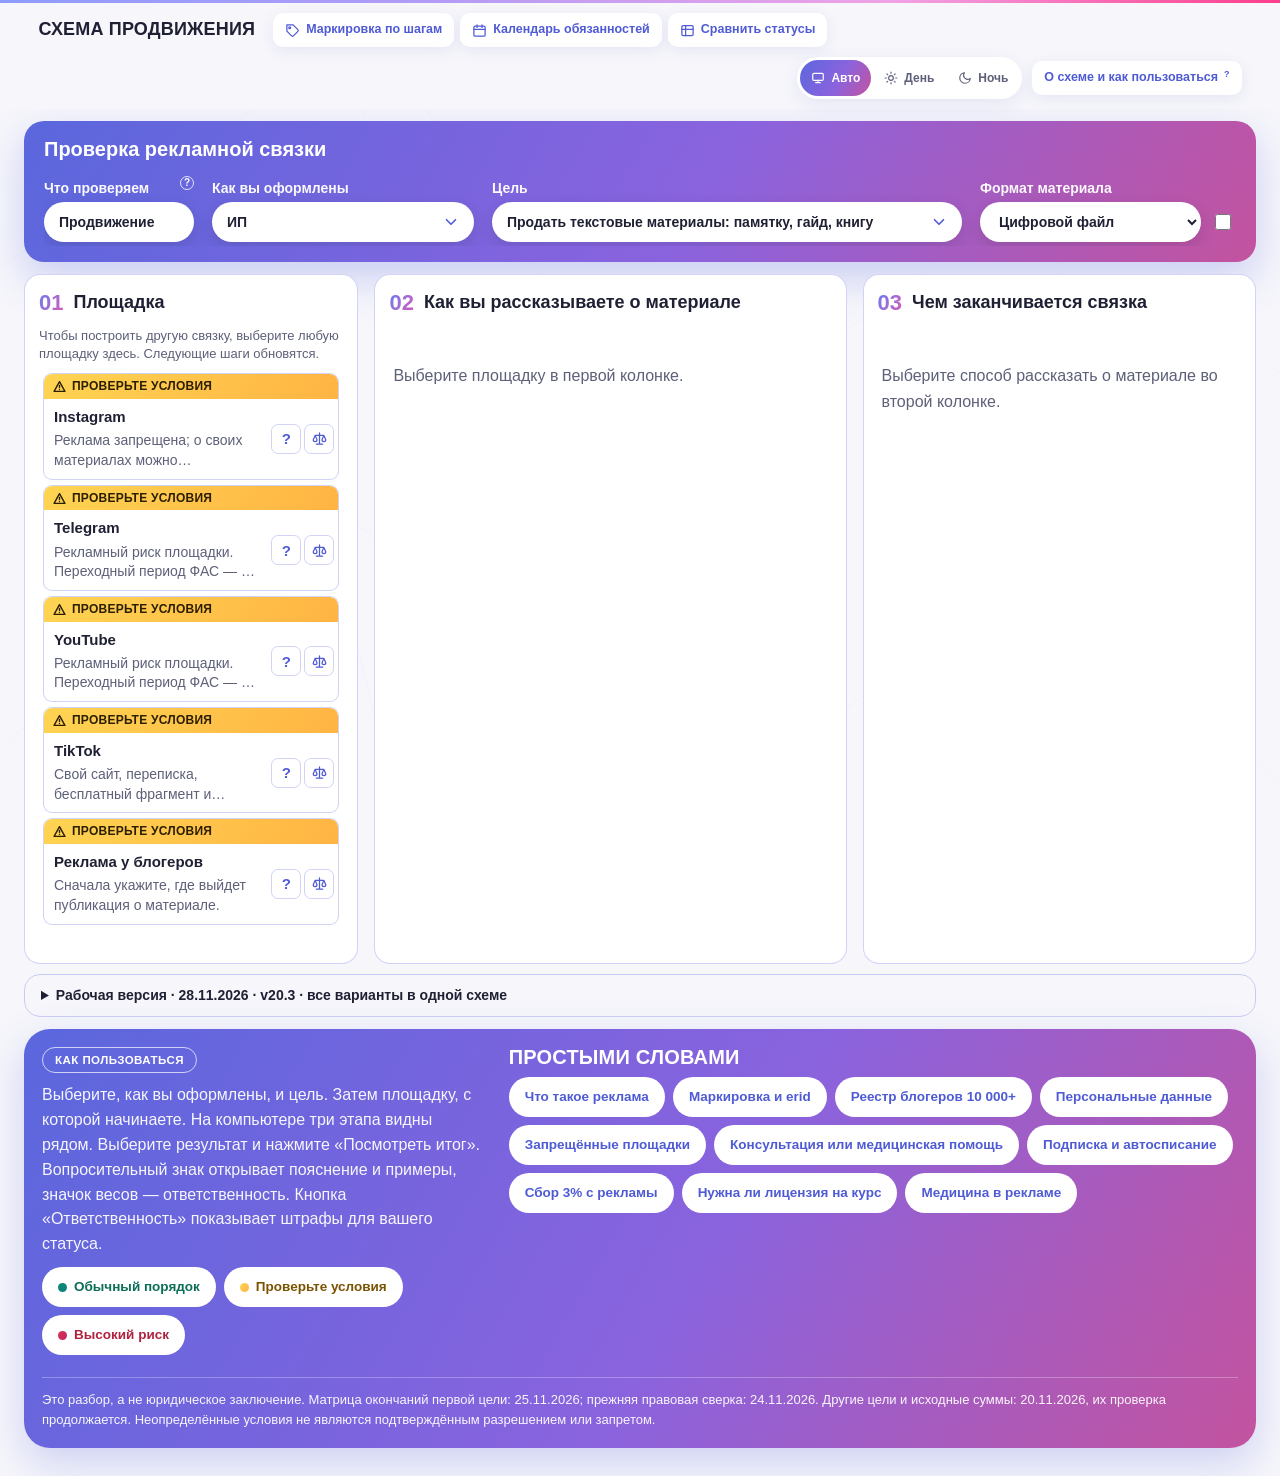
==== commit 13672815: "Merge 705a023625e662de61f6f00586b85cba18d83bfe into 7114935ed11fafc117268752836bca33316635fc" ====
--- a/site/index.html
+++ b/site/index.html
@@ -185,6 +185,7 @@
 
 </div>
 <div class="fields">
+
 <div><div class="label-help"><label for="scope">Что проверяем</label><button type="button" class="help-button" data-help="scope" aria-label="Чем отличаются продвижение и продажа" aria-haspopup="dialog">?</button></div><div class="sw"><select id="scope"><option value="promotion">Продвижение</option><option value="sale">Продажу</option></select></div></div>
 <div><label for="form">Как вы оформлены</label><div class="sw"><select id="form"></select><svg width="18" height="18" viewBox="0 0 24 24" fill="none" stroke="#4F5BD5" stroke-width="2.2" stroke-linecap="round" stroke-linejoin="round" aria-hidden="true"><path d="m6 9 6 6 6-6"/></svg></div></div>
 <div><label for="goal">Цель</label><div class="sw"><select id="goal"></select><svg width="18" height="18" viewBox="0 0 24 24" fill="none" stroke="#4F5BD5" stroke-width="2.2" stroke-linecap="round" stroke-linejoin="round" aria-hidden="true"><path d="m6 9 6 6 6-6"/></svg></div></div>
@@ -199,10 +200,10 @@
 <template id="scope-help"><p><b>Продвижение</b> — как человек узнаёт о предложении и приходит к нему: публикации, реклама, рекомендации и переходы между площадками.</p><p><b>Продажа</b> — что человек видит в месте продажи: страница товара, карточка или предложение в боте. Здесь проверяем рекламный характер, содержание и необходимые сведения.</p><p>Выдача материалов, доставка и оказание услуг относятся к сопровождению онлайн-бизнеса.</p></template>
 
 <template id="sample-help"><p>Это часть материала, с которой человек может ознакомиться до покупки: например, две страницы памятки или одна таблица из гайда.</p><p>Включите флажок, если предлагаете такой фрагмент в выбранной связке. Если сразу предлагаете полную версию, оставьте его выключенным. В маршрутах, где фрагмент уже выбран как способ знакомства, флажок включается автоматически.</p><p>Получение фрагмента и согласие на рекламную рассылку — отдельные действия.</p></template>
-<template id="navigation-help"><p>Схема помогает проверить, как вы рассказываете о своём продукте, куда ведёте читателя и какие рекламные требования нужно учесть. Она подходит для материалов, курсов, консультаций и других онлайн-проектов.</p><p>Выберите статус, цель и нужный раздел: «Продвижение» или «Продажу». Для текстовых материалов укажите формат и, при необходимости, бесплатный фрагмент.</p><ol><li><b>Площадка.</b> Выберите, где человек впервые видит материал.</li><li><b>Как вы рассказываете о материале.</b> Выберите конкретный способ: например, ответ на входящий вопрос или публикацию со ссылкой.</li><li><b>Чем заканчивается связка.</b> Выберите место, куда приходит читатель. Кнопка «Посмотреть итог» открывает разбор собранного маршрута.</li></ol><p>На ПК три этапа расположены рядом. Чтобы собрать другой маршрут, выберите площадку в первой колонке: следующие шаги обновятся, а настройки сохранятся.</p><p></p><p>Цветная полоса показывает оценку риска, а фиолетовая рамка с галочкой — выбранную карточку. Кнопка «?» у карточки открывает пояснение с примерами, «Ответственность» — отдельный разбор ответственности.</p><p>Условия конкретной публикации нужно проверить даже для обычных вариантов. Примеры о здоровье требуют отдельной проверки объекта рекламы: книга, услуга, лекарство или БАД. Оформление и выполнение заказа относятся к сопровождению онлайн-бизнеса.</p></template>
+<template id="navigation-help"><p>Схема помогает проверить, как вы рассказываете о своём продукте, куда ведёте читателя и какие рекламные требования нужно учесть. Она подходит для материалов, курсов, консультаций и других онлайн-проектов.</p><p>Выберите статус, цель и нужный раздел: «Продвижение» или «Продажу». Для текстовых материалов укажите формат и, при необходимости, бесплатный фрагмент.</p><ol><li><b>Площадка.</b> Выберите, где человек впервые видит материал.</li><li><b>Как вы рассказываете о материале.</b> Выберите конкретный способ: например, ответ на входящий вопрос или публикацию со ссылкой.</li><li><b>Чем заканчивается связка.</b> Выберите место, куда приходит читатель. Кнопка «Посмотреть итог» открывает разбор собранного маршрута.</li></ol><p>На ПК три этапа расположены рядом. Чтобы собрать другой маршрут, выберите площадку в первой колонке: следующие шаги обновятся, а настройки сохранятся.</p><p>Цветная полоса показывает оценку риска, а фиолетовая рамка с галочкой — выбранную карточку. Кнопка «?» у карточки открывает пояснение с примерами, «Ответственность» — отдельный разбор ответственности.</p><p>Условия конкретной публикации нужно проверить даже для обычных вариантов. Примеры о здоровье требуют отдельной проверки объекта рекламы: книга, услуга, лекарство или БАД. Оформление и выполнение заказа относятся к сопровождению онлайн-бизнеса.</p></template>
 
 <footer>
-<details class="version-note"><summary>Рабочая версия · 28.11.2026 · v20.7 · Проверка критических связок</summary><p>Сохранён интерфейс сайта v20; обычные и рискованные действия доступны в единой схеме с выбранными этапами. Проверено распределение вариантов по десяти целям; собственные сведения в Instagram отделены от запрещённой рекламы. Дополнительно пересмотрена цель консультаций; для текстовых материалов проверены маршруты TikTok без служебной нумерации. Для YouTube отдельно разобраны собственные публикации, бесплатные фрагменты, независимые обзоры, подарки, платные интеграции, партнёрские ссылки, спонсорство и Shorts. Для Telegram уточнены собственные посты, отзывы блогеров, бартер, партнёрские ссылки и технические ограничения Telegram Ads. Выбранный маршрут сохраняется, автоматическая прокрутка после выбора выключена. Полный правовой аудит остальных целей продолжается. Цвет карточки не является юридическим заключением.</p><p><a href="TASKS.md">Задачи и нерешённые вопросы</a> · <a href="LEGAL_REVIEW_2026-11-24.md">Результаты дополнительной сверки</a></p></details>
+<details class="version-note"><summary>Рабочая версия · 28.11.2026 · v20.3 · все варианты в одной схеме</summary><p>Все способы продвижения показаны в единой схеме. Сохранены выбранные этапы, оформление и переходы. Проверено распределение вариантов по десяти целям; собственные сведения в Instagram отделены от запрещённой рекламы. Дополнительно пересмотрена цель консультаций. Полный правовой аудит остальных целей продолжается. Цвет карточки не является юридическим заключением.</p><p><a href="TASKS.md">Задачи и нерешённые вопросы</a> · <a href="LEGAL_REVIEW_2026-11-24.md">Результаты дополнительной сверки</a></p></details>
 <div class="foot">
 <div style="flex:1 1 340px;display:flex;flex-direction:column;gap:10px">
 <span class="tag" style="align-self:flex-start">Как пользоваться</span>
@@ -226,13 +227,11 @@
 <script src="data.js"></script>
 <script src="instagram-legal.js"></script>
 <script src="consult-legal.js"></script>
-<script src="youtube-funnels.js"></script>
-<script src="telegram-funnels.js"></script>
-<script src="p0-legal-review.js"></script>
 <script src="route-matrix.js"></script>
 <script src="book-ui.js"></script>
 <script src="card-help.js"></script>
 <script src="goal1-copy.js"></script>
+<script src="instagram-codeword-flow.js"></script>
 <script src="frontend-motion.js"></script>
 <script src="desktop-board.js"></script>
 <script src="settings-layout.js"></script>
@@ -257,16 +256,15 @@
 const reduce = window.matchMedia && window.matchMedia('(prefers-reduced-motion: reduce)').matches;
 const motion = window.FrontendMotion.create({host:$('#steps'), bar:$('.pathbar'), reduce});
 
-// Единая схема. Состояния старых режимов не удаляем из хранилища.
+const routeMode = 'all';
 const stateKey = 'skhema-state-all';
-const oldOrdinary = store.get('skhema-state-ordinary', null);
-const oldRisk = store.get('skhema-state-risk', null);
-const oldState = [oldOrdinary, oldRisk].filter(v => v && typeof v === 'object' && !Array.isArray(v))
-  .sort((a,b) => (b.path?.length || 0) - (a.path?.length || 0))[0] || store.get('skhema-state', {});
-const currentState = store.get(stateKey, null);
-let S = Object.assign({ form: 'ip', goal: 'book', path: [], scope: 'promotion', format: 'file', sample: false, salePlace: 'site', publisher:'' },
-  currentState || oldState || {});
-if (!currentState && !oldState?.goal) Object.assign(S, store.get('skhema-settings', {}));
+// Единожды перенести прежний выбор из двух старых разделов.
+const savedAll = store.get(stateKey, null);
+const savedLegacy = store.get('skhema-state-risk', null)
+  || store.get('skhema-state-ordinary', null)
+  || store.get('skhema-state', null);
+let S = Object.assign({ form: 'ip', goal: 'book', path: [], scope: 'promotion', format: 'file', sample: false, salePlace: 'site', publisher:'', igFlowDest:'site' }, savedAll || savedLegacy || {});
+if (!savedAll && !savedLegacy) Object.assign(S, store.get('skhema-settings', {}));
 if(typeof S.saleChosen !== 'boolean') S.saleChosen=false;
 if (!D.forms.some((f) => f.id === S.form)) S.form = 'ip';
 if (!D.goals.some((g) => g.id === S.goal)) S.goal = 'book';
@@ -276,6 +274,7 @@
 if (!['file','print'].includes(S.format)) S.format = 'file';
 S.sample = S.sample === true;
 if (!['site','vkshop','market','donut','tgbot'].includes(S.salePlace)) S.salePlace = 'site';
+if (!['site','tg'].includes(S.igFlowDest)) S.igFlowDest = 'site';
 if (!(D.bookPublishers || []).some(p => p.id === S.publisher)) S.publisher = '';
 const bookUI = window.BookUI.create({ D, S, esc, curForm, saveBar });
 
@@ -295,10 +294,10 @@
   return p;
 };
 const resolve = (n) => (n.place ? place(n.place, n.id) : n);
-const level1 = () => window.DesktopBoard?.platforms((D.start[S.goal] || []).map(resolve), 'all', S.goal) || (D.start[S.goal] || []).map(resolve);
+const level1 = () => window.DesktopBoard.platforms((D.start[S.goal] || []).map(resolve));
 const childrenOf = (n) => {
   if (S.goal === 'book' && n.dest && (n.uncommitted || bookUI.publicationIssue(level1().find(a => a.id === S.path[0]), n))) return null;
-  return n.children ? n.children : n.dest ? window.DesktopBoard.riskFirst(n.dest.map((k) => routePlace(n, k))) : null;
+  return n.children ? window.DesktopBoard.sortNodes(n.children) : n.dest ? window.DesktopBoard.sortNodes(n.dest.map(k => routePlace(n, k))) : null;
 };
 
 function chain() {
@@ -411,16 +410,11 @@
 
 function redPanel(link, siblings) {
   const target = (siblings || []).find(x => x.id === (link.saferGoto || 'author'));
-  const change = target ? '<p class="sub">Кнопка заменит выбор способа на шаге 2.</p><button type="button" class="wbtn" data-goto="' + esc(target.id) + '">Выбрать «' + esc(target.name) + '»</button>' : '<button type="button" class="wbtn" data-risk-options>Вернуться к вариантам связки</button>';
+  const change = target ? '<p class="sub">Кнопка заменит ваш выбор на шаге 2. Затем вы сможете посмотреть условия этого способа.</p><button type="button" class="wbtn" data-goto="' + esc(target.id) + '">Выбрать «' + esc(target.name) + '»</button>' : '<p class="sub">Для другого сценария выберите карточку во второй колонке.</p>';
   return '<div class="row" style="align-items:stretch">' +
-    '<div class="big" style="background:var(--r)"><h3>' + (link.review ? 'Что нужно проверить' : 'Почему нельзя') + '</h3>' + list(link.why) + '<div class="risk-entry"><button type="button" class="wbtn" data-risk-options>Другие варианты связки</button></div></div>' +
+    '<div class="big" style="background:var(--r)"><h3>' + (link.review ? 'Что нужно проверить' : 'Почему нельзя') + '</h3>' + list(link.why) + '</div>' +
     '<div class="big" style="background:var(--g)"><h3>Как сделать безопаснее</h3><p>' + esc(link.safer) + '</p>' + change + '</div>' +
     '<div class="big" style="background:var(--brand)"><h3>Ответственность ' + esc(D.formWho[S.form]) + '</h3><p class="sub">Штрафы по КоАП для статуса «' + esc(curForm().name) + '». Сменить статус можно в поле «Как вы оформлены».</p>' + formNote() + fineRows(link.fines) + '</div></div>';
-}
-
-function openRiskOptions() {
-  if (dlg.open) dlg.close();
-  returnToChoice(2);
 }
 
 function syncRouteLayout() {
@@ -431,8 +425,6 @@
   const goal = D.goals.find((g) => g.id === S.goal);
   if (S.goal !== 'book') S.scope = 'promotion';
   $('#scope').value = S.scope;
-  $('#form').value = S.form;
-  $('#goal').value = S.goal;
   [...$('#scope').options].forEach(o => o.disabled = S.goal !== 'book' && o.value !== 'promotion');
   $('#book-settings').hidden = S.goal !== 'book';
   $('#format').value = S.format;
@@ -464,7 +456,7 @@
     html += step(1, goal.startTitle || 'Где вы начинаете', goal.startHint || 'цвет полосы — риск рекламы на площадке', '<div class="row">' + level1().map((n) => card(n, 0, S.path[0])).join('') + '</div>');
     const [a, b, d] = c;
     if (a && a.children) {
-      html += step(2, a.nextTitle, '', (S.goal === 'book' ? bookUI.publicationChoice(a) : '') + '<div class="row">' + a.children.map((n) => card(n, 1, S.path[1])).join('') + '</div>');
+      html += step(2, a.nextTitle, '', (S.goal === 'book' ? bookUI.publicationChoice(a) : '') + '<div class="row">' + childrenOf(a).map((n) => card(n, 1, S.path[1])).join('') + '</div>');
       const publicationIssue = S.goal === 'book' ? bookUI.publicationIssue(a, b) : null;
       if (S.goal === 'book' && b?.uncommitted) {
         html += step(3, 'Итог подарка без условий', '', bookUI.giftOutcome(b) + saveBar());
@@ -474,6 +466,9 @@
         const destinationHint = S.goal === 'book' ? (b.republish ? 'где публикуете копию' : b.transfer ? 'куда переводите аудиторию' : b.id === 'tg-bot' ? 'где размещено предложение' : 'какой результат нужен: информация, переход или предложение') : goal.destHint || 'где продаёте';
         html += step(3, 'Куда ведёт «' + b.name + '»', destinationHint, '<div class="row">' + childrenOf(b).map((n) => card(n, 2, S.path[2])).join('') + '</div>');
         if (d) html += step(4, 'Итог: ' + (S.goal === 'book' ? bookUI.publicationInfo(a, b)?.name || a.name : a.name) + ' → ' + d.name, '', finalPanel(b, d, a.name) + saveBar());
+      } else if (b && window.InstagramCodewordFlow.active(S, routeMode)) {
+        html += step(3, 'Цепочка с кодовым словом', 'Instagram → директ → бесплатный фрагмент PDF → сайт или Telegram',
+          window.InstagramCodewordFlow.render({dest:S.igFlowDest,esc}) + saveBar());
       } else if (b) {
         html += step(3, b.review ? 'Требуется отдельная проверка' : 'Почему так нельзя', '', (S.goal === 'book' ? bookUI.publicationNotice(a, b) : '') + redPanel(b, a.children) + saveBar());
       }
@@ -486,7 +481,7 @@
   window.SettingsLayout.fit();
   if(S.scope === 'promotion') window.DesktopBoard.decorate($('#steps'),{goal:S.goal,platform:S.path[0]});
   requestAnimationFrame(syncRouteLayout);
-  $('#legal').textContent = 'Это разбор, а не юридическое заключение. Маршруты Telegram, YouTube и TikTok уточнены 28.11.2026; другие ветки ранее сверялись 24–25.11.2026. Другие цели и исходные суммы: ' + D.checked + ', их проверка продолжается. Неопределённые условия не являются подтверждённым разрешением или запретом.';
+  $('#legal').textContent = 'Это разбор, а не юридическое заключение. Матрица окончаний первой цели: 25.11.2026; прежняя правовая сверка: 24.11.2026. Другие цели и исходные суммы: ' + D.checked + ', их проверка продолжается. Неопределённые условия не являются подтверждённым разрешением или запретом.';
 }
 
 /* Итог для печати, PDF или текстового файла */
@@ -505,6 +500,9 @@
   const publicationIssue = S.goal === 'book' ? bookUI.publicationIssue(a, b) : null;
   if (S.goal === 'book' && (b?.uncommitted || publicationIssue || (b?.dest && !d))) {
     out.blocks.push(['Действия выбранного маршрута', b.here?.can || []], ['Ограничения', b.here?.cannot || []]);
+  } else if (b && window.InstagramCodewordFlow.active(S, routeMode)) {
+    out.blocks.push(...window.InstagramCodewordFlow.summary({dest:S.igFlowDest}));
+    out.blocks.push(['Ответственность, если установлен состав нарушения', F(b.fines || [])]);
   } else if (b && b.why) {
     out.blocks.push([b.review ? 'Что нужно проверить' : 'Почему нельзя', b.why], ['Как сделать безопаснее', [b.safer]], ['Ответственность', F(b.fines || [])]);
   } else if (S.goal === 'book' && b && d && (b.transfer || b.republish || bookUI.nonPurchase(b, d) || bookUI.incompatible(d) || bookUI.verification(d, b))) {
@@ -517,7 +515,7 @@
   }
   if (S.goal === 'book') out.blocks = out.blocks.concat(bookUI.summaryBlocks(b, d, a));
   out.blocks = out.blocks.filter((x) => x[1].length);
-  out.legal = 'Рабочая матрица окончаний 28.11.2026 · v12. Это разбор, а не юридическое заключение. Нерешённые условия и суммы требуют проверки под конкретный случай.';
+  out.legal = 'Рабочая матрица окончаний 25.11.2026 · v9. Это разбор, а не юридическое заключение. Нерешённые условия и суммы требуют проверки под конкретный случай.';
   return out;
 }
 
@@ -610,18 +608,24 @@
   S.scope=next;render();
 }
 
+function scrollToStep(num) {
+  if (num === 4 && S.scope === 'promotion') num = 3;
+  const el = document.getElementById('step-' + num);
+  if (el) motion.scrollToElement(el);
+}
+
 function returnToChoice(num) {
   motion.cancelScroll();
   const position = {left:window.scrollX, top:window.scrollY};
   const lists = [...document.querySelectorAll('.board-choices')].map(el=>({id:el.closest('.step').id, top:el.scrollTop, left:el.scrollLeft}));
-  if (num > 0) S.path = S.path.slice(0, num - 1);
+  if (num > 0) S.path = S.path.slice(0, num);
   render();
   for (const saved of lists) {
     const list = document.getElementById(saved.id)?.querySelector('.board-choices');
     if(list){list.scrollTop=saved.top;list.scrollLeft=saved.left;}
   }
   window.scrollTo({...position, behavior:'instant'});
-  (document.querySelector('#step-' + num + ' [data-pick]') || document.querySelector('#step-' + num + ' button'))?.focus({preventScroll:true});
+  document.querySelector('[data-step-nav="' + num + '"]')?.focus({preventScroll:true});
 }
 
 document.addEventListener('click', (e) => {
@@ -631,6 +635,15 @@
     if(panel) openDlg(head(terminal?'Разбор выбранного действия':'Итог выбранной связки',chain().map(n=>n.name).join(' → ')) + [...panel.children].filter(x=>!x.classList.contains('sh')).map(x=>x.outerHTML).join(''),false,true);
     return;
   }
+  const igDestination = e.target.closest('[data-ig-flow-dest]');
+  if (igDestination) {
+    if (!window.InstagramCodewordFlow.active(S, routeMode)) return;
+    S.igFlowDest = window.InstagramCodewordFlow.destination(igDestination.dataset.igFlowDest);
+    render();
+    $('#route-status').textContent = 'Следующее место цепочки: ' + (S.igFlowDest === 'tg' ? 'Telegram' : 'свой сайт');
+    document.querySelector('[data-ig-flow-dest="' + S.igFlowDest + '"]')?.focus({preventScroll:true});
+    return;
+  }
   const help = e.target.closest('[data-help]');
   if (help) {
     const topic = {scope:['Что проверяем','scope-help'], sample:['Что такое бесплатный фрагмент','sample-help'], navigation:['О схеме и как пользоваться','navigation-help']}[help.dataset.help];
@@ -639,7 +652,6 @@
   }
   const nav = e.target.closest('[data-step-nav]');
   if (nav) { returnToChoice(+nav.dataset.stepNav); return; }
-  if (e.target.closest('[data-risk-options]')) { openRiskOptions(); return; }
   const riskPick = e.target.closest('[data-risk-pick]');
   if (riskPick) {
     const platform = level1().find(p => p.id === riskPick.dataset.riskPlatform);
@@ -647,7 +659,7 @@
     if (!n) return;
     dlg.close(); S.path = [platform.id, n.id]; render();
     $('#route-status').textContent = 'Выбран рискованный вариант: ' + n.name;
-    requestAnimationFrame(() => document.querySelector('#step-3 [data-pick]')?.focus({preventScroll:true}));
+    requestAnimationFrame(() => { scrollToStep(3); $('#st-3')?.focus({preventScroll:true}); });
     return;
   }
   const bs = e.target.closest('[data-book-scope]');
@@ -662,10 +674,11 @@
   if (!t) return;
   if (t.dataset.pick !== undefined) {
     const lv = +t.dataset.pick;
+    if (S.goal === 'book' && lv === 1 && findAt(lv, t.dataset.id)?.sample) S.sample = true;
     S.path = S.path.slice(0, lv).concat(t.dataset.id);
     render();
     $('#route-status').textContent = 'Шаг ' + (lv + 1) + ': ' + (findAt(lv, t.dataset.id)?.name || '') + '. Следующий этап открыт в соседней колонке.';
-    requestAnimationFrame(() => { const next = document.querySelector('#step-' + (lv + 2) + ' [data-pick]'); next?.focus({preventScroll:true}); });
+    requestAnimationFrame(() => { scrollToStep(lv + 2); const target = document.getElementById('st-' + Math.min(lv + 2,3)) || document.getElementById('st-' + (lv + 1)); target?.focus({preventScroll:true}); });
   } else if (t.dataset.more !== undefined) {
     const n = findAt(+t.dataset.more, t.dataset.id);
     if (n) openDlg(head(n.name, 'Подробнее', n.risk) + cardDetails(n), false, true);
@@ -682,7 +695,7 @@
     S.path = [S.path[0], t.dataset.goto];
     render();
     $('#route-status').textContent = 'Способ на шаге 2 изменён: ' + chain()[1].name;
-    requestAnimationFrame(() => $('#steps [data-pick="1"][aria-pressed="true"]')?.focus({preventScroll:true}));
+    requestAnimationFrame(() => { scrollToStep(2); $('#steps [data-pick="1"][aria-pressed="true"]')?.focus({preventScroll:true}); });
   } else if (t.dataset.goal) {
     S.goal = t.dataset.goal; S.path = []; $('#goal').value = S.goal; render();
   } else if (t.dataset.explain) {
@@ -715,7 +728,6 @@
 $('#form').addEventListener('change', (e) => { S.form = e.target.value; render(); });
 $('#goal').addEventListener('change', (e) => { S.goal = e.target.value; S.path = []; render(); });
 $('#scope').addEventListener('change', e => changeScope(e.target.value));
-
 $('#format').addEventListener('change', e => { S.format = e.target.value; render(); });
 $('#sample').addEventListener('change', e => { S.sample = e.target.checked; render(); });
 $('#explain').innerHTML = D.explain.map((x) => '<button type="button" class="wbtn" data-explain="' + x.id + '">' + esc(x.title) + '</button>').join('');
